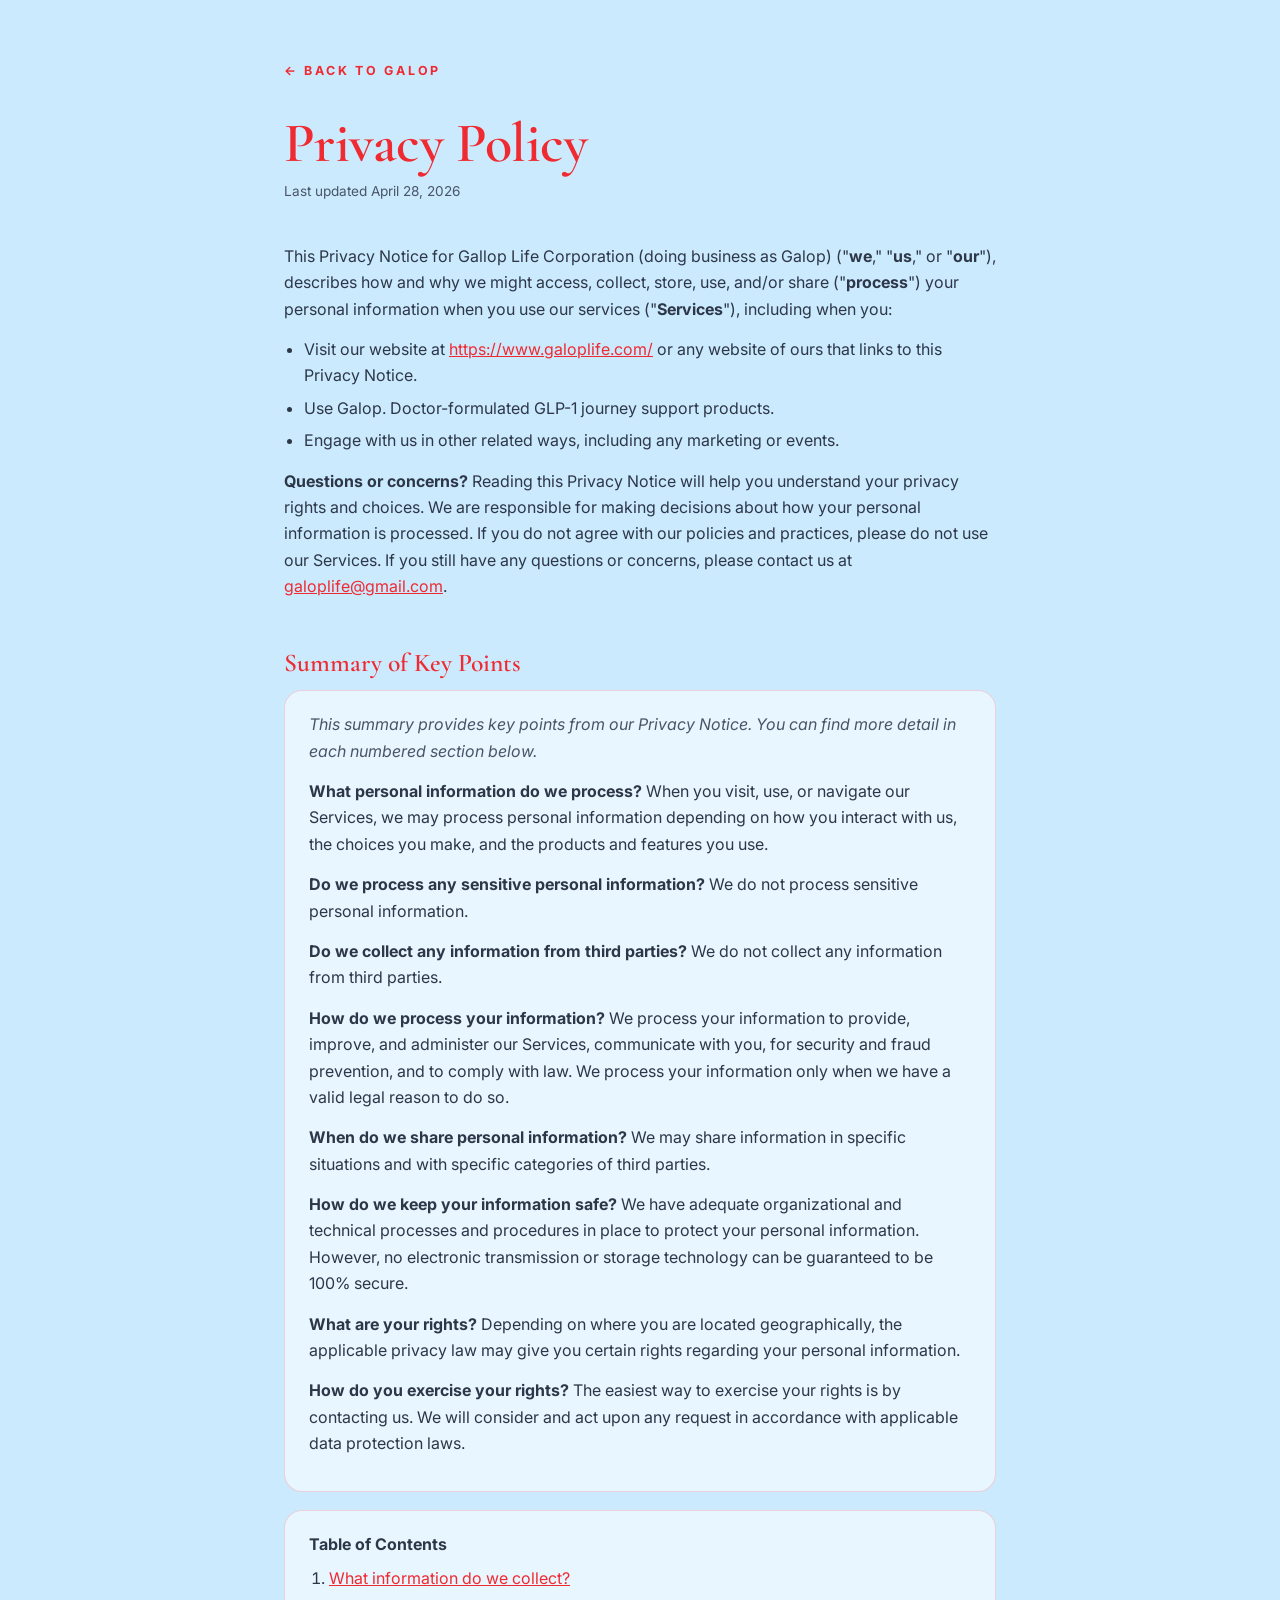
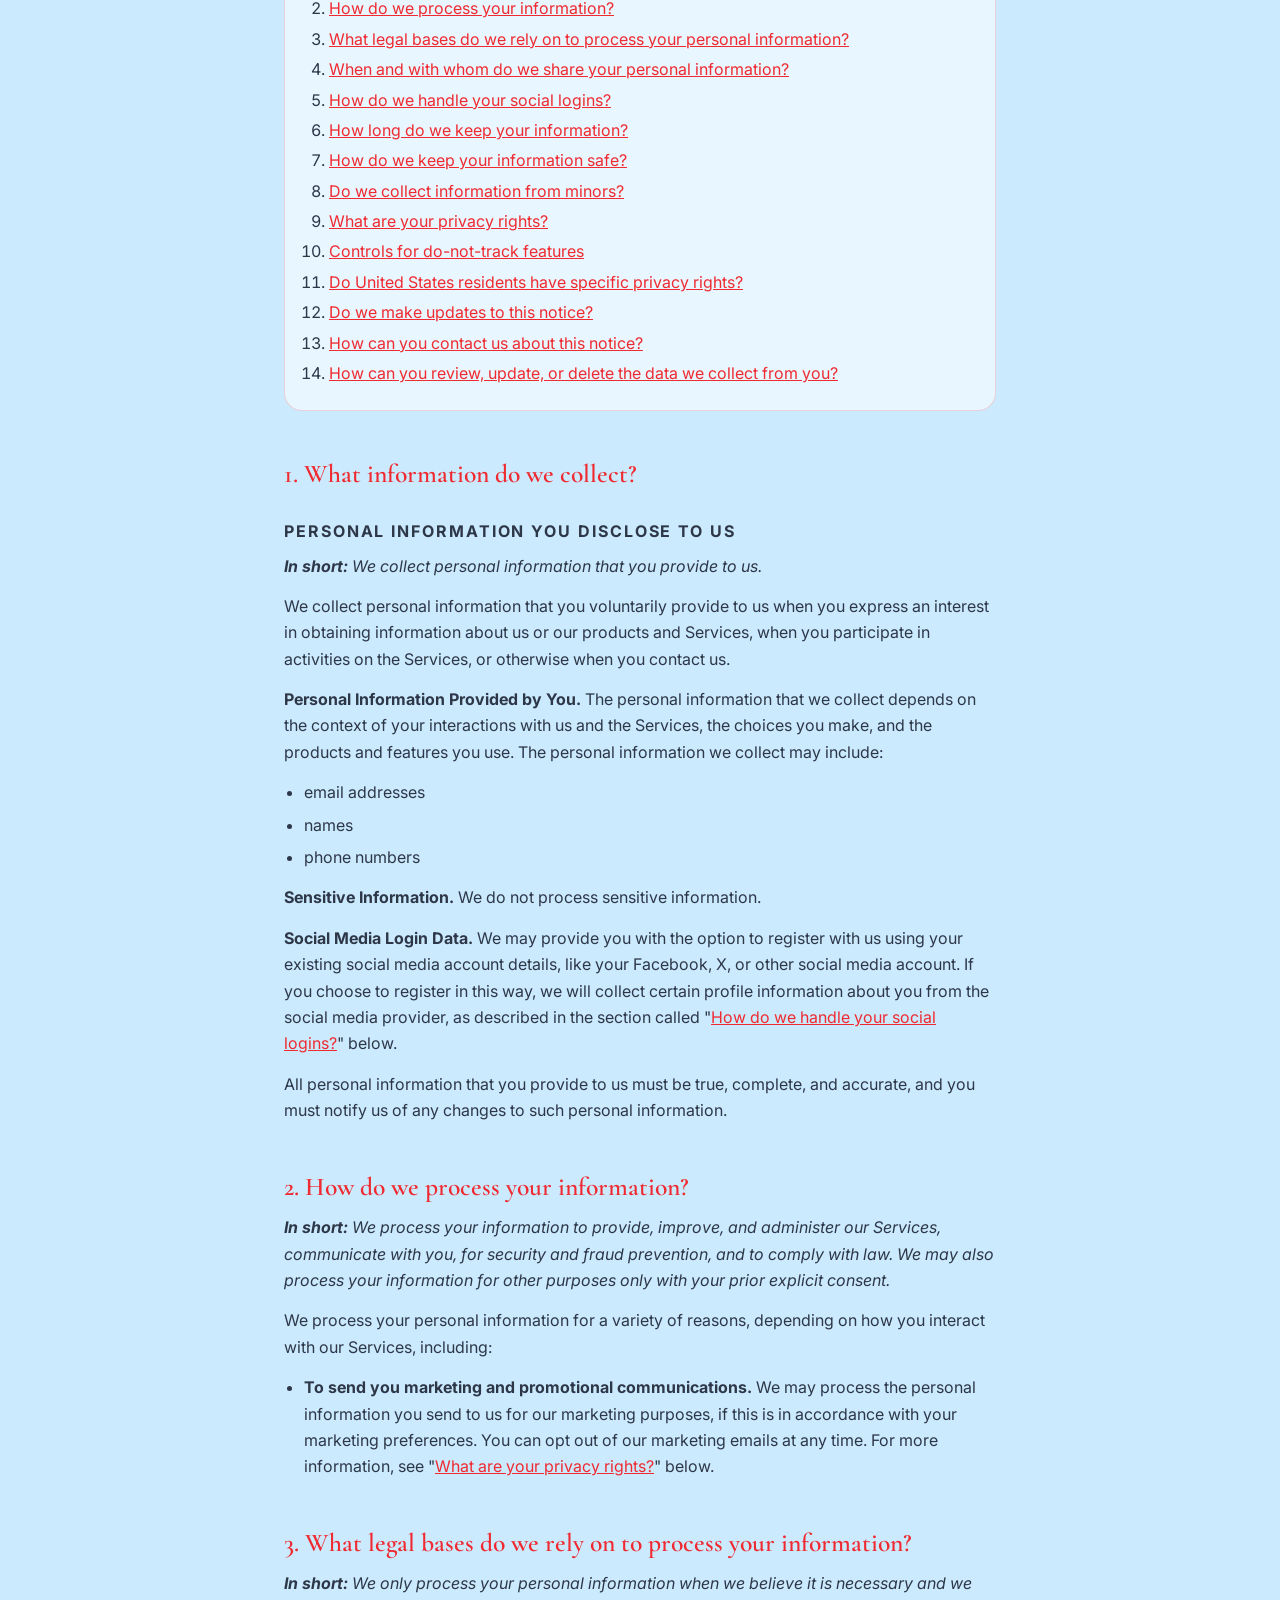
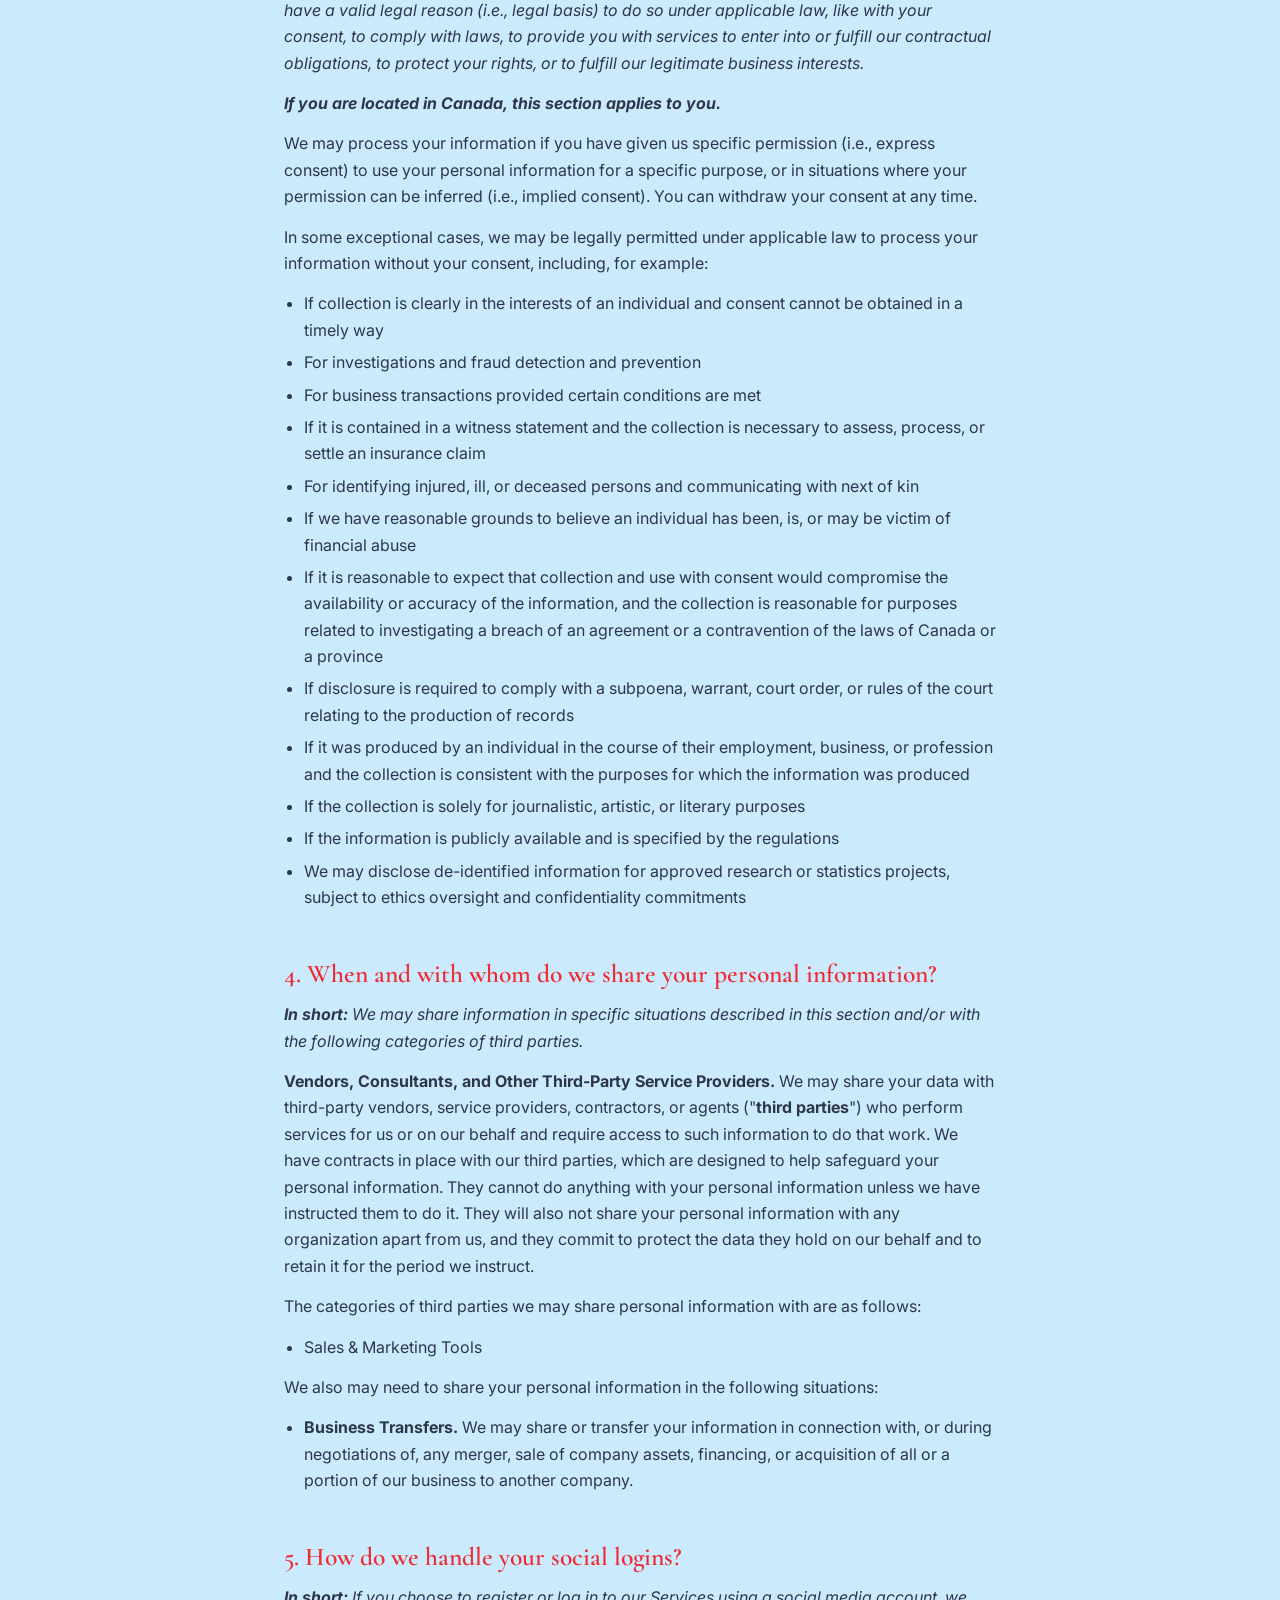
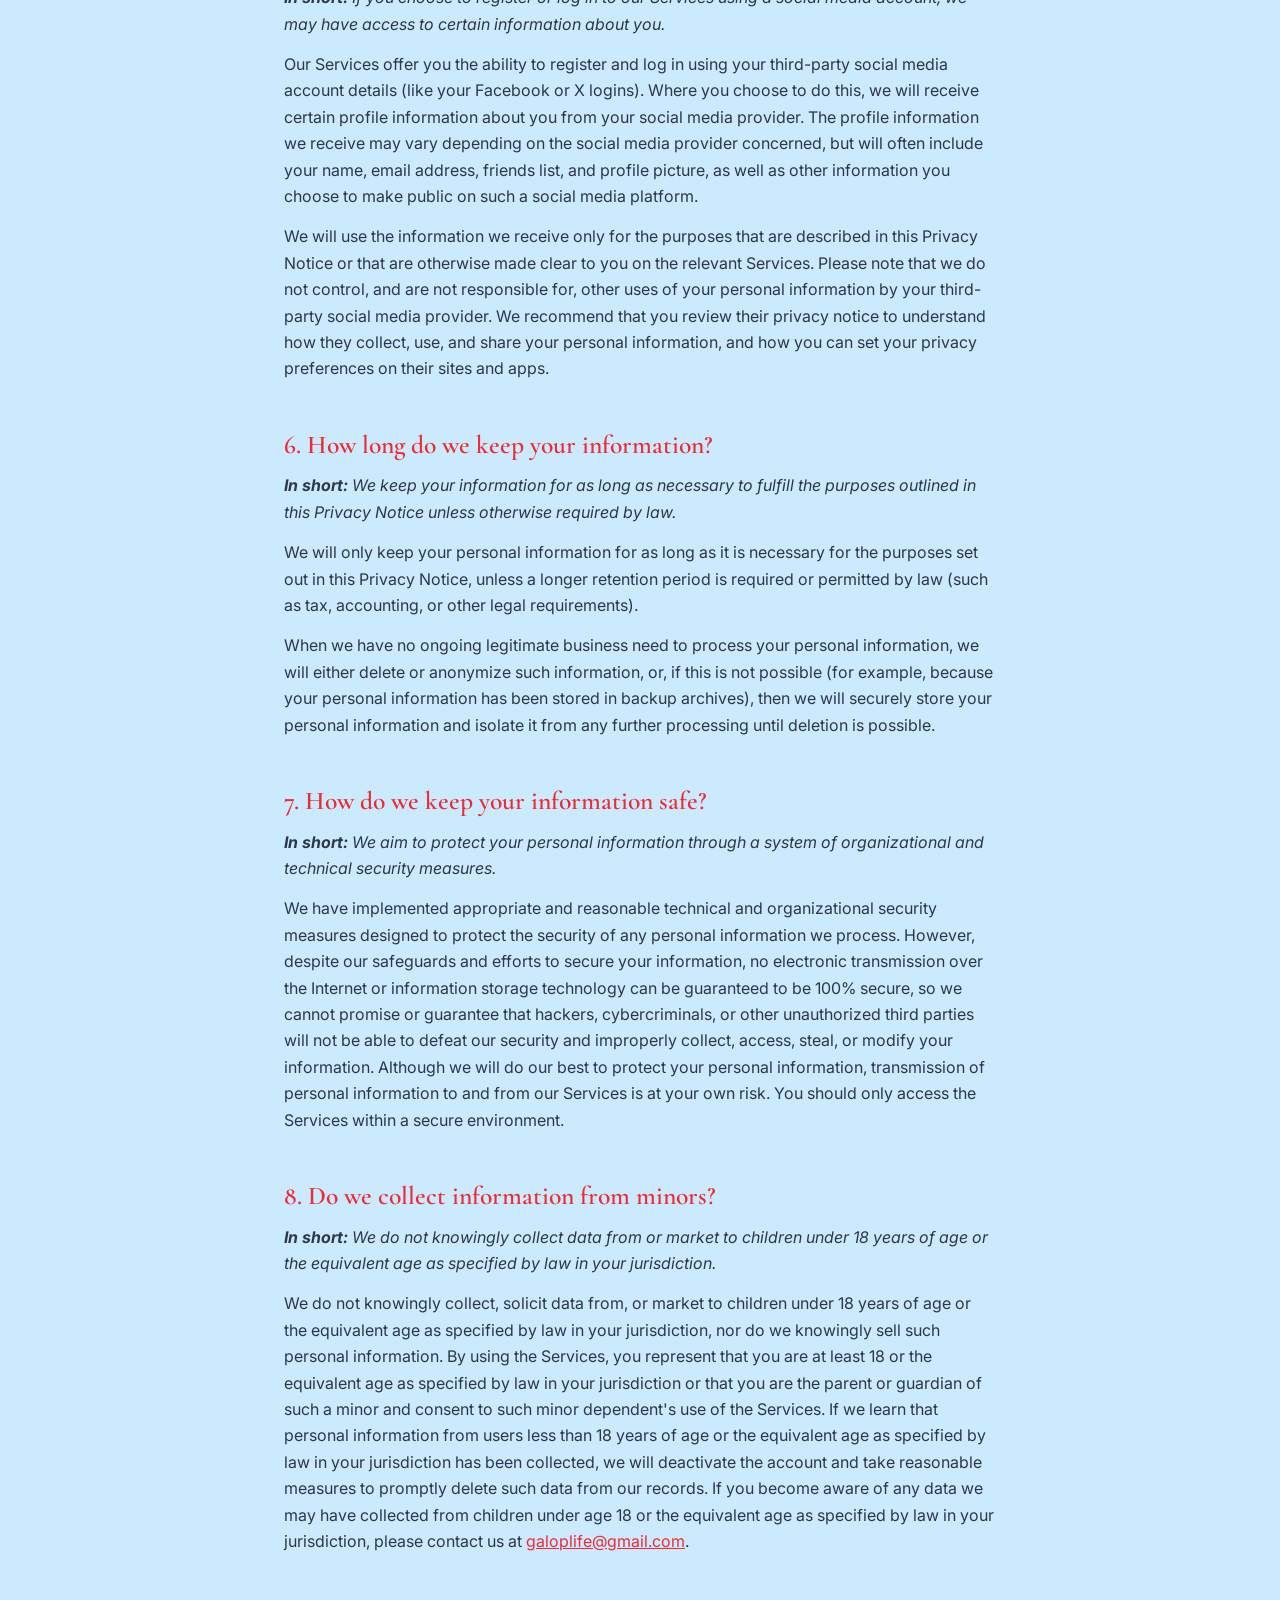
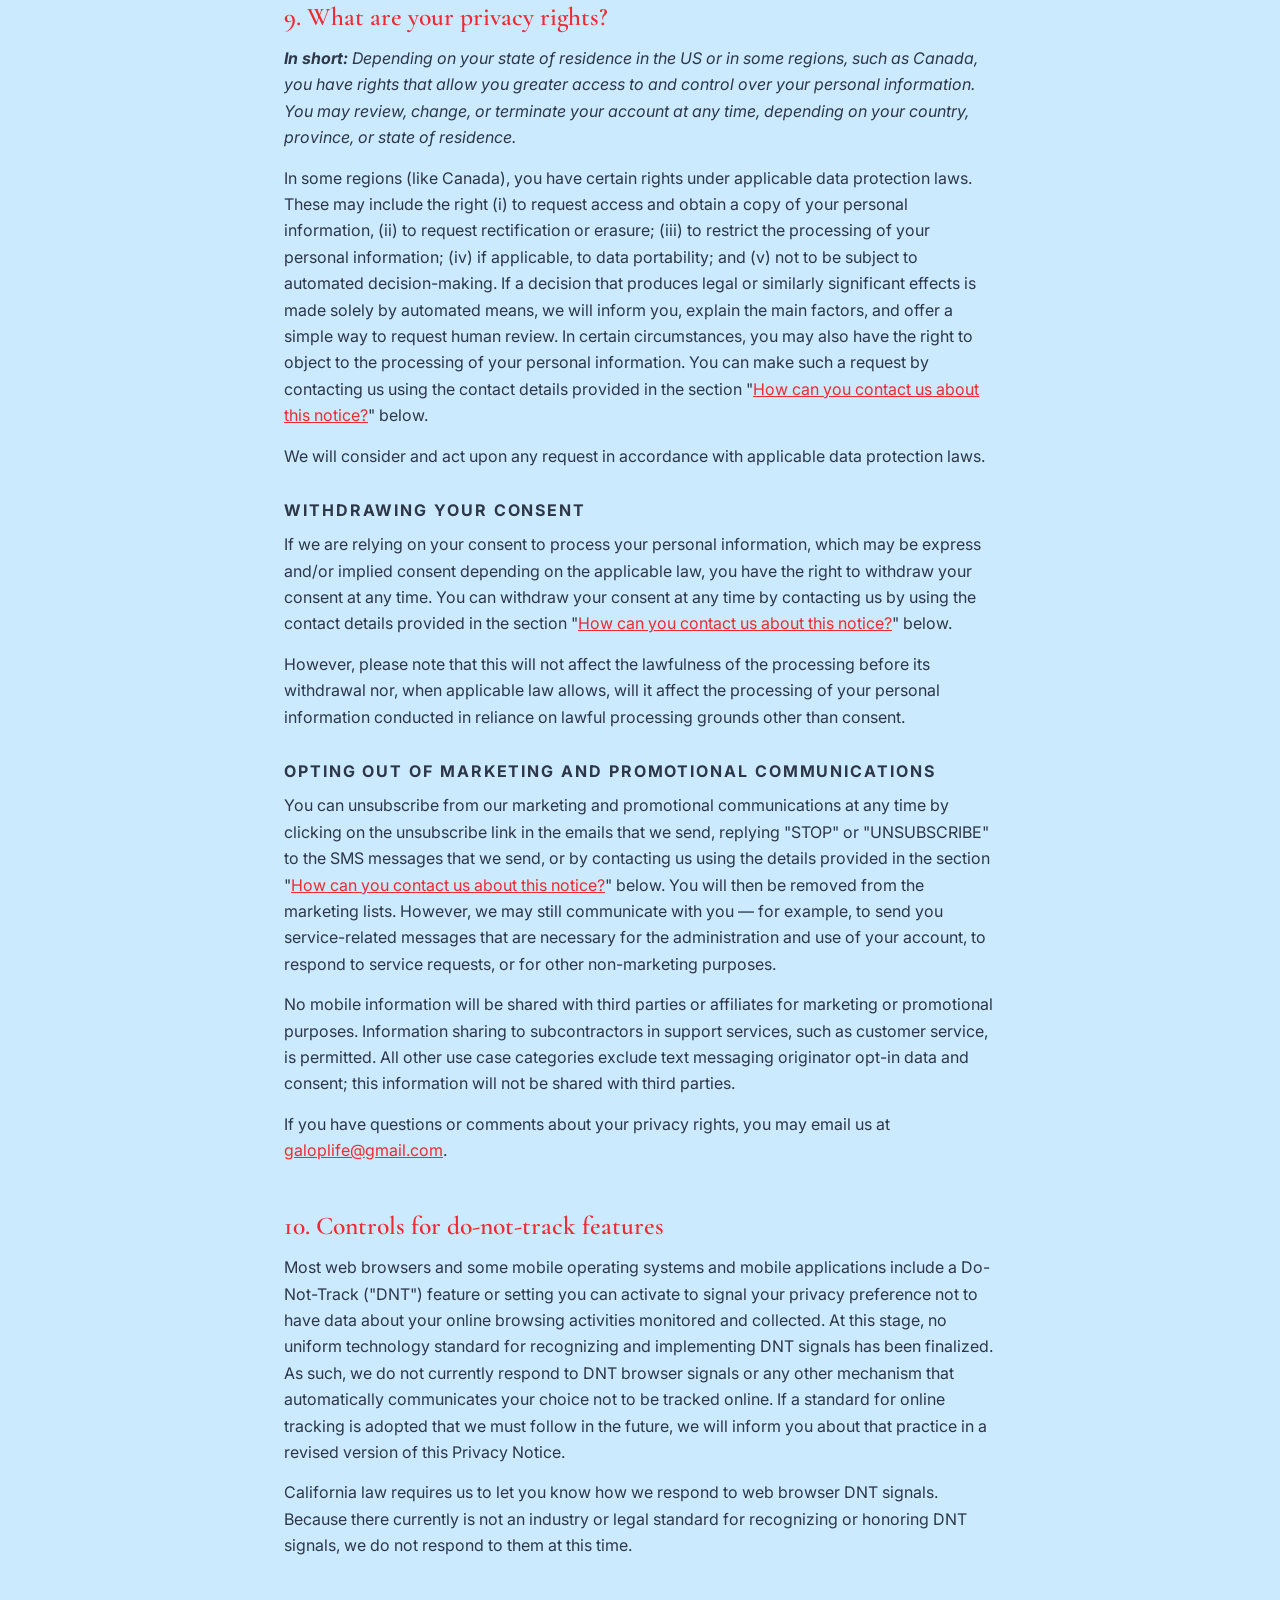
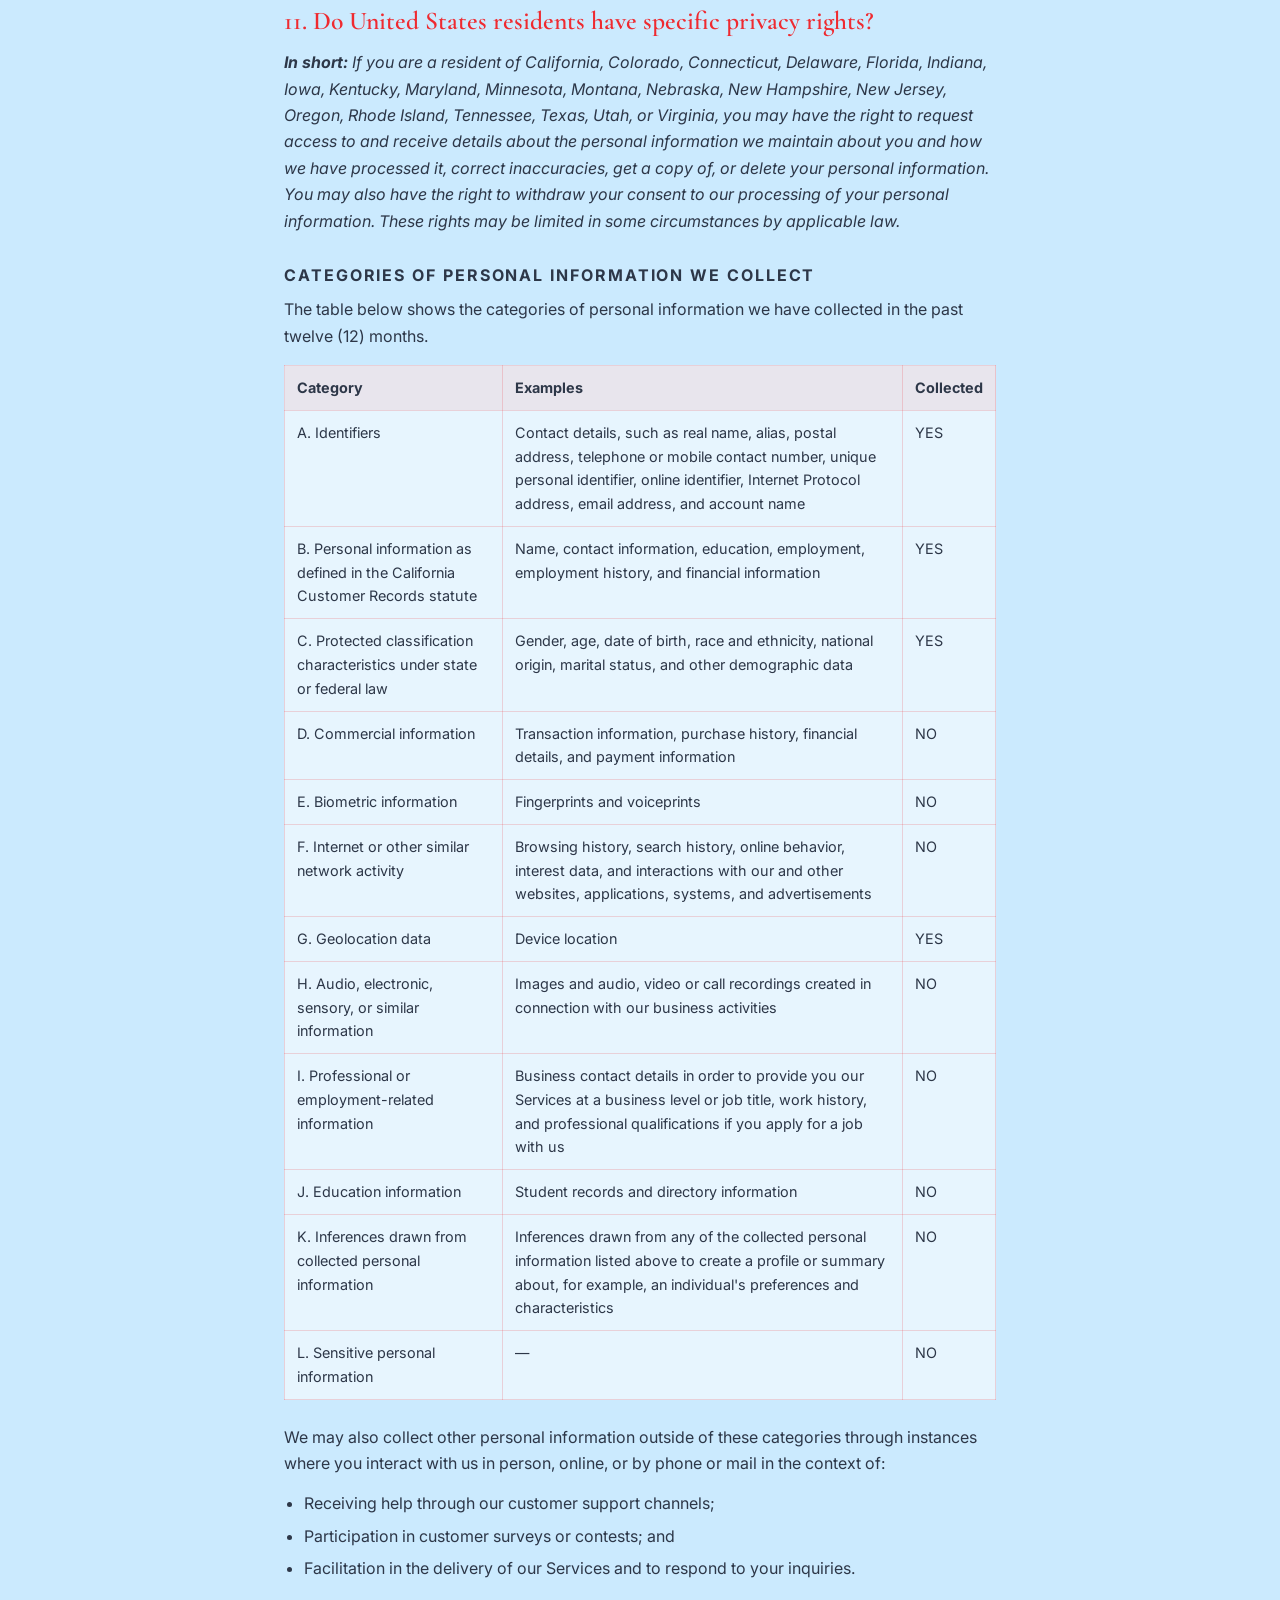
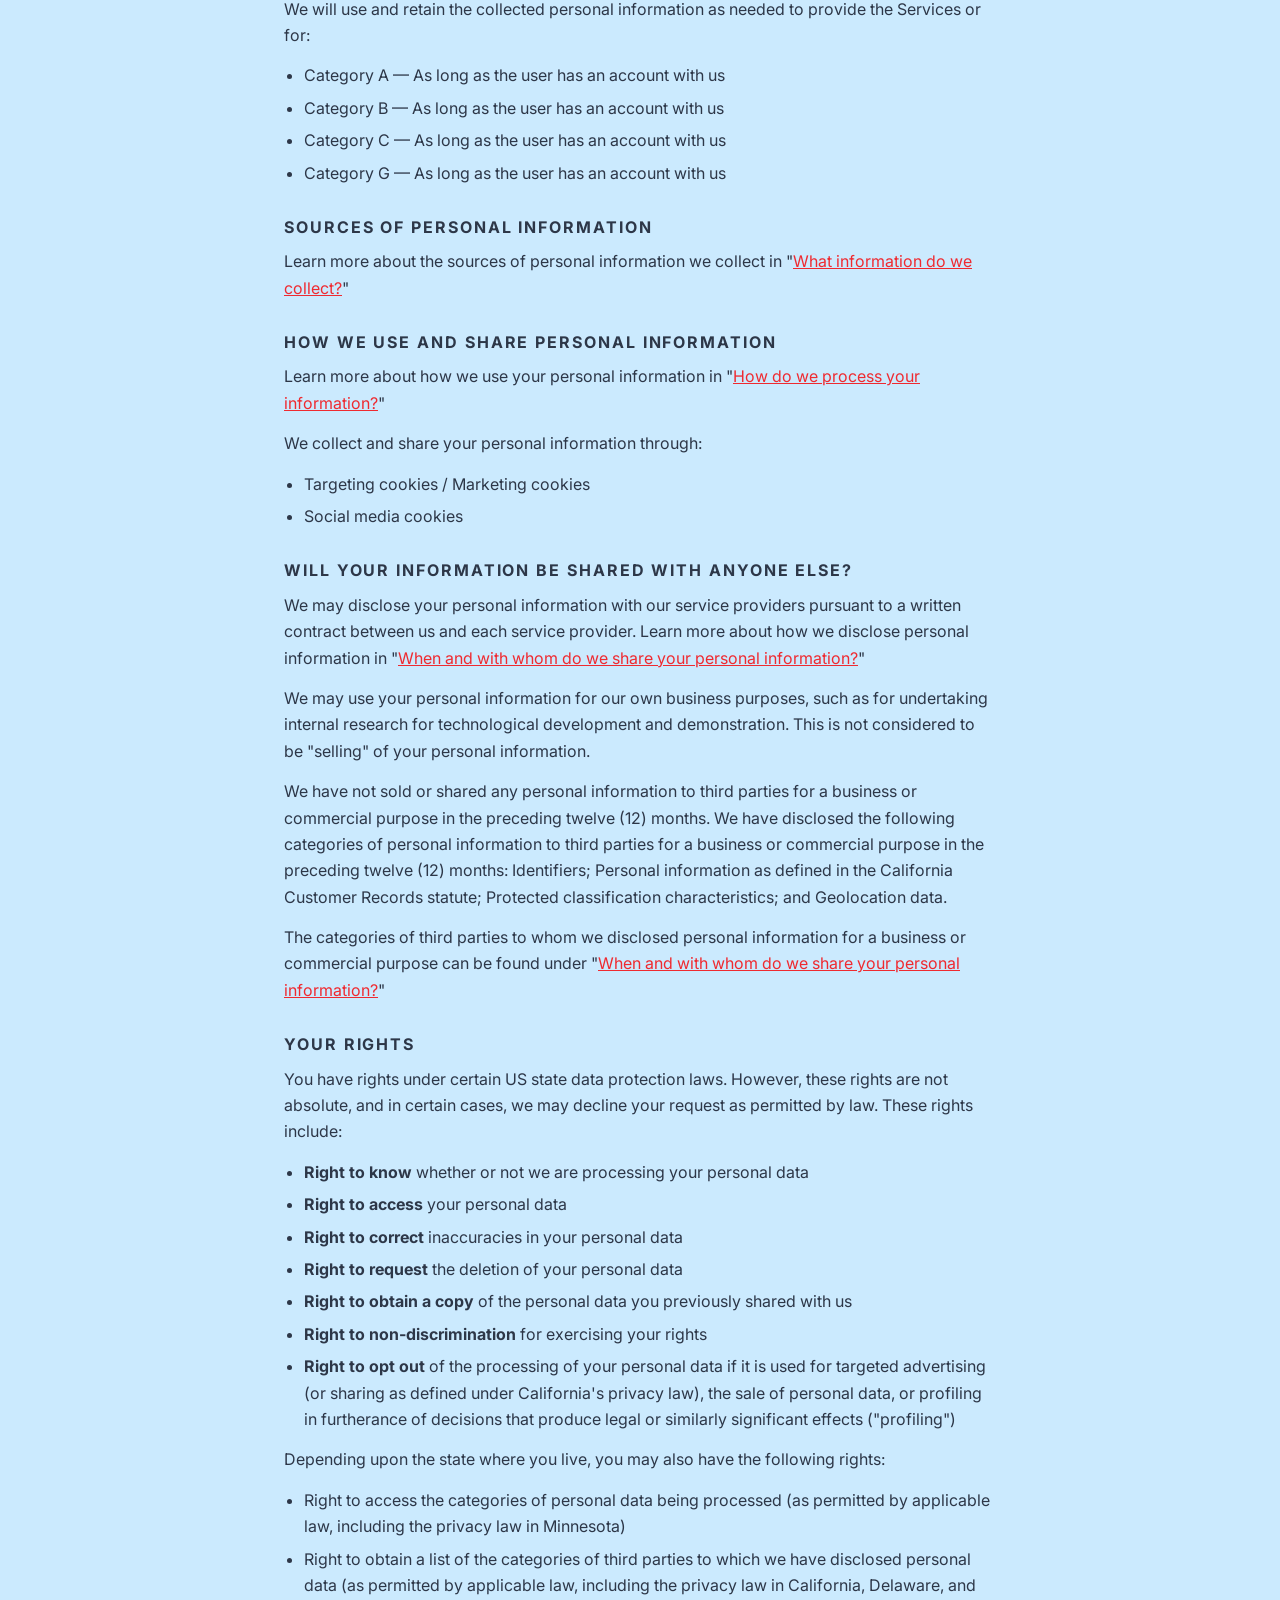
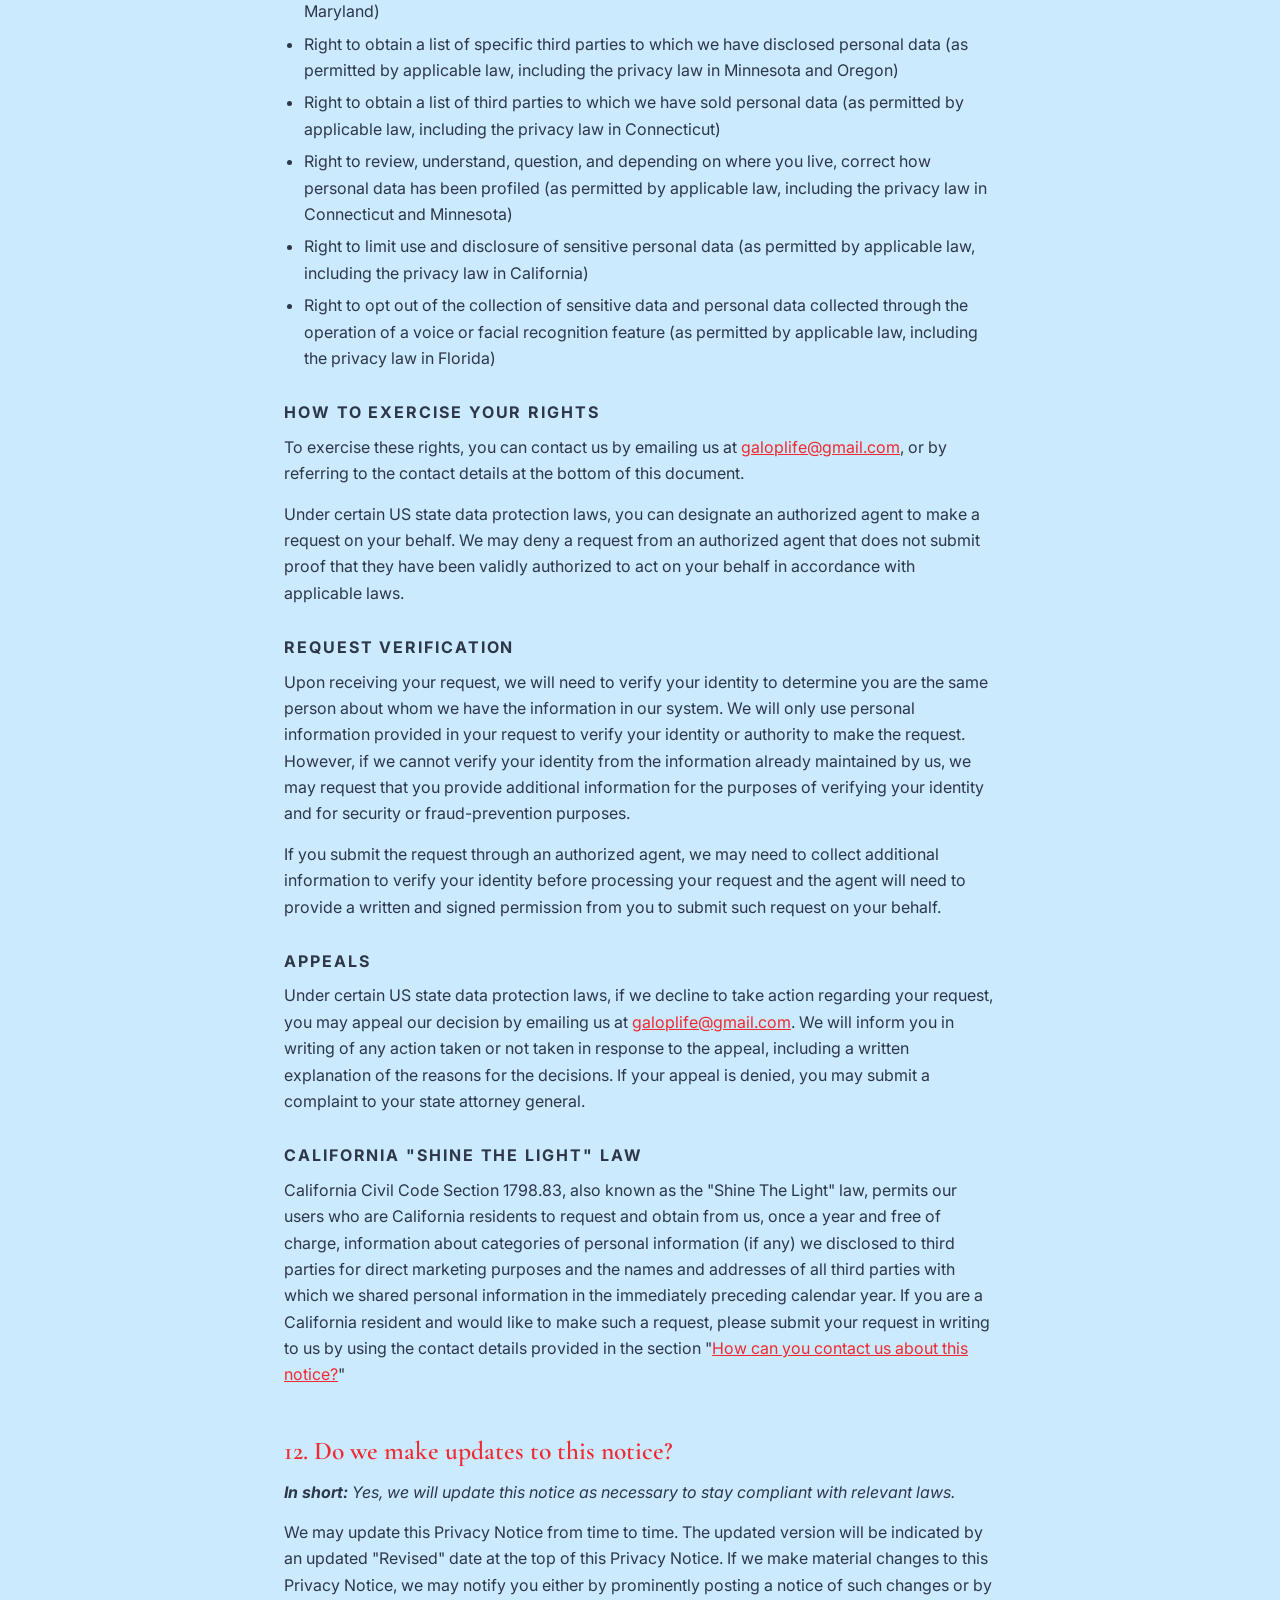
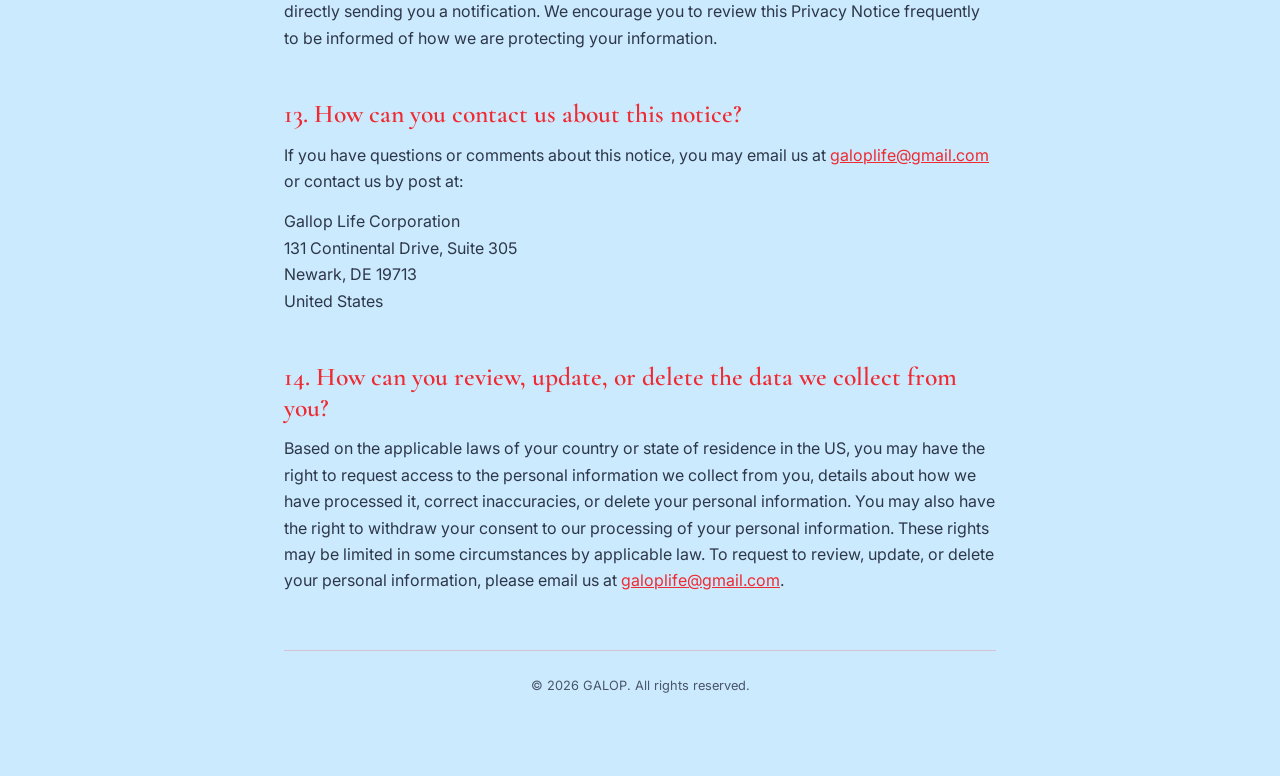
==== public/privacy.html @ 40a1226c "Sign founder note in Caveat, add founder photo, and link Privacy Policy - Render '— Sydney' in Cavea" ====
<!DOCTYPE html>
<html lang="en">
  <head>
    <meta charset="UTF-8" />
    <meta name="viewport" content="width=device-width, initial-scale=1.0" />
    <title>Privacy Policy — GALOP</title>
    <link rel="preconnect" href="https://fonts.googleapis.com" />
    <link rel="preconnect" href="https://fonts.gstatic.com" crossorigin />
    <link href="https://fonts.googleapis.com/css2?family=Cormorant+Garamond:wght@500;600&family=Inter:wght@400;500;700&display=swap" rel="stylesheet" />
    <style>
      :root {
        --bg: #cbeafe;
        --red: #EF2A30;
        --ink: #2d3748;
        --muted: #4a5568;
      }
      * { box-sizing: border-box; }
      html, body { margin: 0; padding: 0; }
      body {
        background: var(--bg);
        color: var(--ink);
        font-family: 'Inter', sans-serif;
        line-height: 1.65;
        font-size: 16px;
        -webkit-font-smoothing: antialiased;
      }
      .wrap {
        max-width: 760px;
        margin: 0 auto;
        padding: 56px 24px 80px;
      }
      .back {
        display: inline-block;
        font-size: 0.78rem;
        font-weight: 700;
        text-transform: uppercase;
        letter-spacing: 0.22em;
        color: var(--red);
        text-decoration: none;
        margin-bottom: 32px;
      }
      .back:hover { opacity: 0.75; }
      h1 {
        font-family: 'Cormorant Garamond', serif;
        font-weight: 600;
        color: var(--red);
        font-size: clamp(2.5rem, 6vw, 3.5rem);
        line-height: 1.05;
        letter-spacing: -0.01em;
        margin: 0 0 8px;
      }
      .updated {
        font-size: 0.85rem;
        color: var(--muted);
        margin-bottom: 40px;
      }
      h2 {
        font-family: 'Cormorant Garamond', serif;
        font-weight: 600;
        color: var(--red);
        font-size: 1.6rem;
        line-height: 1.2;
        margin: 48px 0 12px;
      }
      h3 {
        font-family: 'Inter', sans-serif;
        font-weight: 700;
        color: var(--ink);
        font-size: 1rem;
        text-transform: uppercase;
        letter-spacing: 0.12em;
        margin: 28px 0 8px;
      }
      p { margin: 0 0 14px; }
      ul { margin: 0 0 14px 1.25rem; padding: 0; }
      li { margin-bottom: 6px; }
      a { color: var(--red); }
      .summary {
        background: rgba(255, 255, 255, 0.55);
        border: 1px solid rgba(239, 42, 48, 0.18);
        border-radius: 18px;
        padding: 20px 24px;
        margin: 8px 0 18px;
      }
      .summary em { color: var(--muted); }
      table {
        width: 100%;
        border-collapse: collapse;
        margin: 16px 0 24px;
        font-size: 0.9rem;
        background: rgba(255, 255, 255, 0.55);
      }
      th, td {
        text-align: left;
        padding: 10px 12px;
        border: 1px solid rgba(239, 42, 48, 0.18);
        vertical-align: top;
      }
      th { background: rgba(239, 42, 48, 0.08); font-weight: 700; }
      .toc {
        background: rgba(255, 255, 255, 0.55);
        border: 1px solid rgba(239, 42, 48, 0.18);
        border-radius: 18px;
        padding: 20px 24px;
        margin-bottom: 32px;
      }
      .toc ol { margin: 8px 0 0 1.25rem; padding: 0; }
      .toc li { margin-bottom: 4px; }
      hr {
        border: none;
        border-top: 1px solid rgba(239, 42, 48, 0.2);
        margin: 56px 0 24px;
      }
      footer {
        font-size: 0.8rem;
        color: var(--muted);
        text-align: center;
      }
    </style>
  </head>
  <body>
    <main class="wrap">
      <a class="back" href="/">← Back to GALOP</a>
      <h1>Privacy Policy</h1>
      <div class="updated">Last updated April 28, 2026</div>

      <p>
        This Privacy Notice for Gallop Life Corporation (doing business as Galop) ("<strong>we</strong>," "<strong>us</strong>," or "<strong>our</strong>"), describes how and why we might access, collect, store, use, and/or share ("<strong>process</strong>") your personal information when you use our services ("<strong>Services</strong>"), including when you:
      </p>
      <ul>
        <li>Visit our website at <a href="https://www.galoplife.com/">https://www.galoplife.com/</a> or any website of ours that links to this Privacy Notice.</li>
        <li>Use Galop. Doctor-formulated GLP-1 journey support products.</li>
        <li>Engage with us in other related ways, including any marketing or events.</li>
      </ul>
      <p>
        <strong>Questions or concerns?</strong> Reading this Privacy Notice will help you understand your privacy rights and choices. We are responsible for making decisions about how your personal information is processed. If you do not agree with our policies and practices, please do not use our Services. If you still have any questions or concerns, please contact us at <a href="mailto:galoplife@gmail.com">galoplife@gmail.com</a>.
      </p>

      <h2>Summary of Key Points</h2>
      <div class="summary">
        <p><em>This summary provides key points from our Privacy Notice. You can find more detail in each numbered section below.</em></p>
        <p><strong>What personal information do we process?</strong> When you visit, use, or navigate our Services, we may process personal information depending on how you interact with us, the choices you make, and the products and features you use.</p>
        <p><strong>Do we process any sensitive personal information?</strong> We do not process sensitive personal information.</p>
        <p><strong>Do we collect any information from third parties?</strong> We do not collect any information from third parties.</p>
        <p><strong>How do we process your information?</strong> We process your information to provide, improve, and administer our Services, communicate with you, for security and fraud prevention, and to comply with law. We process your information only when we have a valid legal reason to do so.</p>
        <p><strong>When do we share personal information?</strong> We may share information in specific situations and with specific categories of third parties.</p>
        <p><strong>How do we keep your information safe?</strong> We have adequate organizational and technical processes and procedures in place to protect your personal information. However, no electronic transmission or storage technology can be guaranteed to be 100% secure.</p>
        <p><strong>What are your rights?</strong> Depending on where you are located geographically, the applicable privacy law may give you certain rights regarding your personal information.</p>
        <p><strong>How do you exercise your rights?</strong> The easiest way to exercise your rights is by contacting us. We will consider and act upon any request in accordance with applicable data protection laws.</p>
      </div>

      <div class="toc">
        <strong>Table of Contents</strong>
        <ol>
          <li><a href="#info-collect">What information do we collect?</a></li>
          <li><a href="#info-use">How do we process your information?</a></li>
          <li><a href="#legal-bases">What legal bases do we rely on to process your personal information?</a></li>
          <li><a href="#who-share">When and with whom do we share your personal information?</a></li>
          <li><a href="#social-logins">How do we handle your social logins?</a></li>
          <li><a href="#info-retain">How long do we keep your information?</a></li>
          <li><a href="#info-safe">How do we keep your information safe?</a></li>
          <li><a href="#info-minors">Do we collect information from minors?</a></li>
          <li><a href="#privacy-rights">What are your privacy rights?</a></li>
          <li><a href="#dnt">Controls for do-not-track features</a></li>
          <li><a href="#us-laws">Do United States residents have specific privacy rights?</a></li>
          <li><a href="#policy-updates">Do we make updates to this notice?</a></li>
          <li><a href="#contact">How can you contact us about this notice?</a></li>
          <li><a href="#request">How can you review, update, or delete the data we collect from you?</a></li>
        </ol>
      </div>

      <h2 id="info-collect">1. What information do we collect?</h2>
      <h3>Personal information you disclose to us</h3>
      <p><em><strong>In short:</strong> We collect personal information that you provide to us.</em></p>
      <p>
        We collect personal information that you voluntarily provide to us when you express an interest in obtaining information about us or our products and Services, when you participate in activities on the Services, or otherwise when you contact us.
      </p>
      <p>
        <strong>Personal Information Provided by You.</strong> The personal information that we collect depends on the context of your interactions with us and the Services, the choices you make, and the products and features you use. The personal information we collect may include:
      </p>
      <ul>
        <li>email addresses</li>
        <li>names</li>
        <li>phone numbers</li>
      </ul>
      <p><strong>Sensitive Information.</strong> We do not process sensitive information.</p>
      <p>
        <strong>Social Media Login Data.</strong> We may provide you with the option to register with us using your existing social media account details, like your Facebook, X, or other social media account. If you choose to register in this way, we will collect certain profile information about you from the social media provider, as described in the section called "<a href="#social-logins">How do we handle your social logins?</a>" below.
      </p>
      <p>All personal information that you provide to us must be true, complete, and accurate, and you must notify us of any changes to such personal information.</p>

      <h2 id="info-use">2. How do we process your information?</h2>
      <p><em><strong>In short:</strong> We process your information to provide, improve, and administer our Services, communicate with you, for security and fraud prevention, and to comply with law. We may also process your information for other purposes only with your prior explicit consent.</em></p>
      <p>We process your personal information for a variety of reasons, depending on how you interact with our Services, including:</p>
      <ul>
        <li><strong>To send you marketing and promotional communications.</strong> We may process the personal information you send to us for our marketing purposes, if this is in accordance with your marketing preferences. You can opt out of our marketing emails at any time. For more information, see "<a href="#privacy-rights">What are your privacy rights?</a>" below.</li>
      </ul>

      <h2 id="legal-bases">3. What legal bases do we rely on to process your information?</h2>
      <p><em><strong>In short:</strong> We only process your personal information when we believe it is necessary and we have a valid legal reason (i.e., legal basis) to do so under applicable law, like with your consent, to comply with laws, to provide you with services to enter into or fulfill our contractual obligations, to protect your rights, or to fulfill our legitimate business interests.</em></p>
      <p><em><strong>If you are located in Canada, this section applies to you.</strong></em></p>
      <p>We may process your information if you have given us specific permission (i.e., express consent) to use your personal information for a specific purpose, or in situations where your permission can be inferred (i.e., implied consent). You can withdraw your consent at any time.</p>
      <p>In some exceptional cases, we may be legally permitted under applicable law to process your information without your consent, including, for example:</p>
      <ul>
        <li>If collection is clearly in the interests of an individual and consent cannot be obtained in a timely way</li>
        <li>For investigations and fraud detection and prevention</li>
        <li>For business transactions provided certain conditions are met</li>
        <li>If it is contained in a witness statement and the collection is necessary to assess, process, or settle an insurance claim</li>
        <li>For identifying injured, ill, or deceased persons and communicating with next of kin</li>
        <li>If we have reasonable grounds to believe an individual has been, is, or may be victim of financial abuse</li>
        <li>If it is reasonable to expect that collection and use with consent would compromise the availability or accuracy of the information, and the collection is reasonable for purposes related to investigating a breach of an agreement or a contravention of the laws of Canada or a province</li>
        <li>If disclosure is required to comply with a subpoena, warrant, court order, or rules of the court relating to the production of records</li>
        <li>If it was produced by an individual in the course of their employment, business, or profession and the collection is consistent with the purposes for which the information was produced</li>
        <li>If the collection is solely for journalistic, artistic, or literary purposes</li>
        <li>If the information is publicly available and is specified by the regulations</li>
        <li>We may disclose de-identified information for approved research or statistics projects, subject to ethics oversight and confidentiality commitments</li>
      </ul>

      <h2 id="who-share">4. When and with whom do we share your personal information?</h2>
      <p><em><strong>In short:</strong> We may share information in specific situations described in this section and/or with the following categories of third parties.</em></p>
      <p><strong>Vendors, Consultants, and Other Third-Party Service Providers.</strong> We may share your data with third-party vendors, service providers, contractors, or agents ("<strong>third parties</strong>") who perform services for us or on our behalf and require access to such information to do that work. We have contracts in place with our third parties, which are designed to help safeguard your personal information. They cannot do anything with your personal information unless we have instructed them to do it. They will also not share your personal information with any organization apart from us, and they commit to protect the data they hold on our behalf and to retain it for the period we instruct.</p>
      <p>The categories of third parties we may share personal information with are as follows:</p>
      <ul>
        <li>Sales &amp; Marketing Tools</li>
      </ul>
      <p>We also may need to share your personal information in the following situations:</p>
      <ul>
        <li><strong>Business Transfers.</strong> We may share or transfer your information in connection with, or during negotiations of, any merger, sale of company assets, financing, or acquisition of all or a portion of our business to another company.</li>
      </ul>

      <h2 id="social-logins">5. How do we handle your social logins?</h2>
      <p><em><strong>In short:</strong> If you choose to register or log in to our Services using a social media account, we may have access to certain information about you.</em></p>
      <p>Our Services offer you the ability to register and log in using your third-party social media account details (like your Facebook or X logins). Where you choose to do this, we will receive certain profile information about you from your social media provider. The profile information we receive may vary depending on the social media provider concerned, but will often include your name, email address, friends list, and profile picture, as well as other information you choose to make public on such a social media platform.</p>
      <p>We will use the information we receive only for the purposes that are described in this Privacy Notice or that are otherwise made clear to you on the relevant Services. Please note that we do not control, and are not responsible for, other uses of your personal information by your third-party social media provider. We recommend that you review their privacy notice to understand how they collect, use, and share your personal information, and how you can set your privacy preferences on their sites and apps.</p>

      <h2 id="info-retain">6. How long do we keep your information?</h2>
      <p><em><strong>In short:</strong> We keep your information for as long as necessary to fulfill the purposes outlined in this Privacy Notice unless otherwise required by law.</em></p>
      <p>We will only keep your personal information for as long as it is necessary for the purposes set out in this Privacy Notice, unless a longer retention period is required or permitted by law (such as tax, accounting, or other legal requirements).</p>
      <p>When we have no ongoing legitimate business need to process your personal information, we will either delete or anonymize such information, or, if this is not possible (for example, because your personal information has been stored in backup archives), then we will securely store your personal information and isolate it from any further processing until deletion is possible.</p>

      <h2 id="info-safe">7. How do we keep your information safe?</h2>
      <p><em><strong>In short:</strong> We aim to protect your personal information through a system of organizational and technical security measures.</em></p>
      <p>We have implemented appropriate and reasonable technical and organizational security measures designed to protect the security of any personal information we process. However, despite our safeguards and efforts to secure your information, no electronic transmission over the Internet or information storage technology can be guaranteed to be 100% secure, so we cannot promise or guarantee that hackers, cybercriminals, or other unauthorized third parties will not be able to defeat our security and improperly collect, access, steal, or modify your information. Although we will do our best to protect your personal information, transmission of personal information to and from our Services is at your own risk. You should only access the Services within a secure environment.</p>

      <h2 id="info-minors">8. Do we collect information from minors?</h2>
      <p><em><strong>In short:</strong> We do not knowingly collect data from or market to children under 18 years of age or the equivalent age as specified by law in your jurisdiction.</em></p>
      <p>We do not knowingly collect, solicit data from, or market to children under 18 years of age or the equivalent age as specified by law in your jurisdiction, nor do we knowingly sell such personal information. By using the Services, you represent that you are at least 18 or the equivalent age as specified by law in your jurisdiction or that you are the parent or guardian of such a minor and consent to such minor dependent's use of the Services. If we learn that personal information from users less than 18 years of age or the equivalent age as specified by law in your jurisdiction has been collected, we will deactivate the account and take reasonable measures to promptly delete such data from our records. If you become aware of any data we may have collected from children under age 18 or the equivalent age as specified by law in your jurisdiction, please contact us at <a href="mailto:galoplife@gmail.com">galoplife@gmail.com</a>.</p>

      <h2 id="privacy-rights">9. What are your privacy rights?</h2>
      <p><em><strong>In short:</strong> Depending on your state of residence in the US or in some regions, such as Canada, you have rights that allow you greater access to and control over your personal information. You may review, change, or terminate your account at any time, depending on your country, province, or state of residence.</em></p>
      <p>In some regions (like Canada), you have certain rights under applicable data protection laws. These may include the right (i) to request access and obtain a copy of your personal information, (ii) to request rectification or erasure; (iii) to restrict the processing of your personal information; (iv) if applicable, to data portability; and (v) not to be subject to automated decision-making. If a decision that produces legal or similarly significant effects is made solely by automated means, we will inform you, explain the main factors, and offer a simple way to request human review. In certain circumstances, you may also have the right to object to the processing of your personal information. You can make such a request by contacting us using the contact details provided in the section "<a href="#contact">How can you contact us about this notice?</a>" below.</p>
      <p>We will consider and act upon any request in accordance with applicable data protection laws.</p>

      <h3>Withdrawing your consent</h3>
      <p>If we are relying on your consent to process your personal information, which may be express and/or implied consent depending on the applicable law, you have the right to withdraw your consent at any time. You can withdraw your consent at any time by contacting us by using the contact details provided in the section "<a href="#contact">How can you contact us about this notice?</a>" below.</p>
      <p>However, please note that this will not affect the lawfulness of the processing before its withdrawal nor, when applicable law allows, will it affect the processing of your personal information conducted in reliance on lawful processing grounds other than consent.</p>

      <h3>Opting out of marketing and promotional communications</h3>
      <p>You can unsubscribe from our marketing and promotional communications at any time by clicking on the unsubscribe link in the emails that we send, replying "STOP" or "UNSUBSCRIBE" to the SMS messages that we send, or by contacting us using the details provided in the section "<a href="#contact">How can you contact us about this notice?</a>" below. You will then be removed from the marketing lists. However, we may still communicate with you — for example, to send you service-related messages that are necessary for the administration and use of your account, to respond to service requests, or for other non-marketing purposes.</p>
      <p>No mobile information will be shared with third parties or affiliates for marketing or promotional purposes. Information sharing to subcontractors in support services, such as customer service, is permitted. All other use case categories exclude text messaging originator opt-in data and consent; this information will not be shared with third parties.</p>
      <p>If you have questions or comments about your privacy rights, you may email us at <a href="mailto:galoplife@gmail.com">galoplife@gmail.com</a>.</p>

      <h2 id="dnt">10. Controls for do-not-track features</h2>
      <p>Most web browsers and some mobile operating systems and mobile applications include a Do-Not-Track ("DNT") feature or setting you can activate to signal your privacy preference not to have data about your online browsing activities monitored and collected. At this stage, no uniform technology standard for recognizing and implementing DNT signals has been finalized. As such, we do not currently respond to DNT browser signals or any other mechanism that automatically communicates your choice not to be tracked online. If a standard for online tracking is adopted that we must follow in the future, we will inform you about that practice in a revised version of this Privacy Notice.</p>
      <p>California law requires us to let you know how we respond to web browser DNT signals. Because there currently is not an industry or legal standard for recognizing or honoring DNT signals, we do not respond to them at this time.</p>

      <h2 id="us-laws">11. Do United States residents have specific privacy rights?</h2>
      <p><em><strong>In short:</strong> If you are a resident of California, Colorado, Connecticut, Delaware, Florida, Indiana, Iowa, Kentucky, Maryland, Minnesota, Montana, Nebraska, New Hampshire, New Jersey, Oregon, Rhode Island, Tennessee, Texas, Utah, or Virginia, you may have the right to request access to and receive details about the personal information we maintain about you and how we have processed it, correct inaccuracies, get a copy of, or delete your personal information. You may also have the right to withdraw your consent to our processing of your personal information. These rights may be limited in some circumstances by applicable law.</em></p>

      <h3>Categories of personal information we collect</h3>
      <p>The table below shows the categories of personal information we have collected in the past twelve (12) months.</p>
      <table>
        <thead>
          <tr><th>Category</th><th>Examples</th><th>Collected</th></tr>
        </thead>
        <tbody>
          <tr><td>A. Identifiers</td><td>Contact details, such as real name, alias, postal address, telephone or mobile contact number, unique personal identifier, online identifier, Internet Protocol address, email address, and account name</td><td>YES</td></tr>
          <tr><td>B. Personal information as defined in the California Customer Records statute</td><td>Name, contact information, education, employment, employment history, and financial information</td><td>YES</td></tr>
          <tr><td>C. Protected classification characteristics under state or federal law</td><td>Gender, age, date of birth, race and ethnicity, national origin, marital status, and other demographic data</td><td>YES</td></tr>
          <tr><td>D. Commercial information</td><td>Transaction information, purchase history, financial details, and payment information</td><td>NO</td></tr>
          <tr><td>E. Biometric information</td><td>Fingerprints and voiceprints</td><td>NO</td></tr>
          <tr><td>F. Internet or other similar network activity</td><td>Browsing history, search history, online behavior, interest data, and interactions with our and other websites, applications, systems, and advertisements</td><td>NO</td></tr>
          <tr><td>G. Geolocation data</td><td>Device location</td><td>YES</td></tr>
          <tr><td>H. Audio, electronic, sensory, or similar information</td><td>Images and audio, video or call recordings created in connection with our business activities</td><td>NO</td></tr>
          <tr><td>I. Professional or employment-related information</td><td>Business contact details in order to provide you our Services at a business level or job title, work history, and professional qualifications if you apply for a job with us</td><td>NO</td></tr>
          <tr><td>J. Education information</td><td>Student records and directory information</td><td>NO</td></tr>
          <tr><td>K. Inferences drawn from collected personal information</td><td>Inferences drawn from any of the collected personal information listed above to create a profile or summary about, for example, an individual's preferences and characteristics</td><td>NO</td></tr>
          <tr><td>L. Sensitive personal information</td><td>—</td><td>NO</td></tr>
        </tbody>
      </table>
      <p>We may also collect other personal information outside of these categories through instances where you interact with us in person, online, or by phone or mail in the context of:</p>
      <ul>
        <li>Receiving help through our customer support channels;</li>
        <li>Participation in customer surveys or contests; and</li>
        <li>Facilitation in the delivery of our Services and to respond to your inquiries.</li>
      </ul>
      <p>We will use and retain the collected personal information as needed to provide the Services or for:</p>
      <ul>
        <li>Category A — As long as the user has an account with us</li>
        <li>Category B — As long as the user has an account with us</li>
        <li>Category C — As long as the user has an account with us</li>
        <li>Category G — As long as the user has an account with us</li>
      </ul>

      <h3>Sources of personal information</h3>
      <p>Learn more about the sources of personal information we collect in "<a href="#info-collect">What information do we collect?</a>"</p>

      <h3>How we use and share personal information</h3>
      <p>Learn more about how we use your personal information in "<a href="#info-use">How do we process your information?</a>"</p>
      <p>We collect and share your personal information through:</p>
      <ul>
        <li>Targeting cookies / Marketing cookies</li>
        <li>Social media cookies</li>
      </ul>

      <h3>Will your information be shared with anyone else?</h3>
      <p>We may disclose your personal information with our service providers pursuant to a written contract between us and each service provider. Learn more about how we disclose personal information in "<a href="#who-share">When and with whom do we share your personal information?</a>"</p>
      <p>We may use your personal information for our own business purposes, such as for undertaking internal research for technological development and demonstration. This is not considered to be "selling" of your personal information.</p>
      <p>We have not sold or shared any personal information to third parties for a business or commercial purpose in the preceding twelve (12) months. We have disclosed the following categories of personal information to third parties for a business or commercial purpose in the preceding twelve (12) months: Identifiers; Personal information as defined in the California Customer Records statute; Protected classification characteristics; and Geolocation data.</p>
      <p>The categories of third parties to whom we disclosed personal information for a business or commercial purpose can be found under "<a href="#who-share">When and with whom do we share your personal information?</a>"</p>

      <h3>Your rights</h3>
      <p>You have rights under certain US state data protection laws. However, these rights are not absolute, and in certain cases, we may decline your request as permitted by law. These rights include:</p>
      <ul>
        <li><strong>Right to know</strong> whether or not we are processing your personal data</li>
        <li><strong>Right to access</strong> your personal data</li>
        <li><strong>Right to correct</strong> inaccuracies in your personal data</li>
        <li><strong>Right to request</strong> the deletion of your personal data</li>
        <li><strong>Right to obtain a copy</strong> of the personal data you previously shared with us</li>
        <li><strong>Right to non-discrimination</strong> for exercising your rights</li>
        <li><strong>Right to opt out</strong> of the processing of your personal data if it is used for targeted advertising (or sharing as defined under California's privacy law), the sale of personal data, or profiling in furtherance of decisions that produce legal or similarly significant effects ("profiling")</li>
      </ul>
      <p>Depending upon the state where you live, you may also have the following rights:</p>
      <ul>
        <li>Right to access the categories of personal data being processed (as permitted by applicable law, including the privacy law in Minnesota)</li>
        <li>Right to obtain a list of the categories of third parties to which we have disclosed personal data (as permitted by applicable law, including the privacy law in California, Delaware, and Maryland)</li>
        <li>Right to obtain a list of specific third parties to which we have disclosed personal data (as permitted by applicable law, including the privacy law in Minnesota and Oregon)</li>
        <li>Right to obtain a list of third parties to which we have sold personal data (as permitted by applicable law, including the privacy law in Connecticut)</li>
        <li>Right to review, understand, question, and depending on where you live, correct how personal data has been profiled (as permitted by applicable law, including the privacy law in Connecticut and Minnesota)</li>
        <li>Right to limit use and disclosure of sensitive personal data (as permitted by applicable law, including the privacy law in California)</li>
        <li>Right to opt out of the collection of sensitive data and personal data collected through the operation of a voice or facial recognition feature (as permitted by applicable law, including the privacy law in Florida)</li>
      </ul>

      <h3>How to exercise your rights</h3>
      <p>To exercise these rights, you can contact us by emailing us at <a href="mailto:galoplife@gmail.com">galoplife@gmail.com</a>, or by referring to the contact details at the bottom of this document.</p>
      <p>Under certain US state data protection laws, you can designate an authorized agent to make a request on your behalf. We may deny a request from an authorized agent that does not submit proof that they have been validly authorized to act on your behalf in accordance with applicable laws.</p>

      <h3>Request verification</h3>
      <p>Upon receiving your request, we will need to verify your identity to determine you are the same person about whom we have the information in our system. We will only use personal information provided in your request to verify your identity or authority to make the request. However, if we cannot verify your identity from the information already maintained by us, we may request that you provide additional information for the purposes of verifying your identity and for security or fraud-prevention purposes.</p>
      <p>If you submit the request through an authorized agent, we may need to collect additional information to verify your identity before processing your request and the agent will need to provide a written and signed permission from you to submit such request on your behalf.</p>

      <h3>Appeals</h3>
      <p>Under certain US state data protection laws, if we decline to take action regarding your request, you may appeal our decision by emailing us at <a href="mailto:galoplife@gmail.com">galoplife@gmail.com</a>. We will inform you in writing of any action taken or not taken in response to the appeal, including a written explanation of the reasons for the decisions. If your appeal is denied, you may submit a complaint to your state attorney general.</p>

      <h3>California "Shine The Light" law</h3>
      <p>California Civil Code Section 1798.83, also known as the "Shine The Light" law, permits our users who are California residents to request and obtain from us, once a year and free of charge, information about categories of personal information (if any) we disclosed to third parties for direct marketing purposes and the names and addresses of all third parties with which we shared personal information in the immediately preceding calendar year. If you are a California resident and would like to make such a request, please submit your request in writing to us by using the contact details provided in the section "<a href="#contact">How can you contact us about this notice?</a>"</p>

      <h2 id="policy-updates">12. Do we make updates to this notice?</h2>
      <p><em><strong>In short:</strong> Yes, we will update this notice as necessary to stay compliant with relevant laws.</em></p>
      <p>We may update this Privacy Notice from time to time. The updated version will be indicated by an updated "Revised" date at the top of this Privacy Notice. If we make material changes to this Privacy Notice, we may notify you either by prominently posting a notice of such changes or by directly sending you a notification. We encourage you to review this Privacy Notice frequently to be informed of how we are protecting your information.</p>

      <h2 id="contact">13. How can you contact us about this notice?</h2>
      <p>If you have questions or comments about this notice, you may email us at <a href="mailto:galoplife@gmail.com">galoplife@gmail.com</a> or contact us by post at:</p>
      <p>
        Gallop Life Corporation<br />
        131 Continental Drive, Suite 305<br />
        Newark, DE 19713<br />
        United States
      </p>

      <h2 id="request">14. How can you review, update, or delete the data we collect from you?</h2>
      <p>Based on the applicable laws of your country or state of residence in the US, you may have the right to request access to the personal information we collect from you, details about how we have processed it, correct inaccuracies, or delete your personal information. You may also have the right to withdraw your consent to our processing of your personal information. These rights may be limited in some circumstances by applicable law. To request to review, update, or delete your personal information, please email us at <a href="mailto:galoplife@gmail.com">galoplife@gmail.com</a>.</p>

      <hr />
      <footer>© <span id="yr"></span> GALOP. All rights reserved.</footer>
    </main>
    <script>document.getElementById('yr').textContent = new Date().getFullYear();</script>
  </body>
</html>
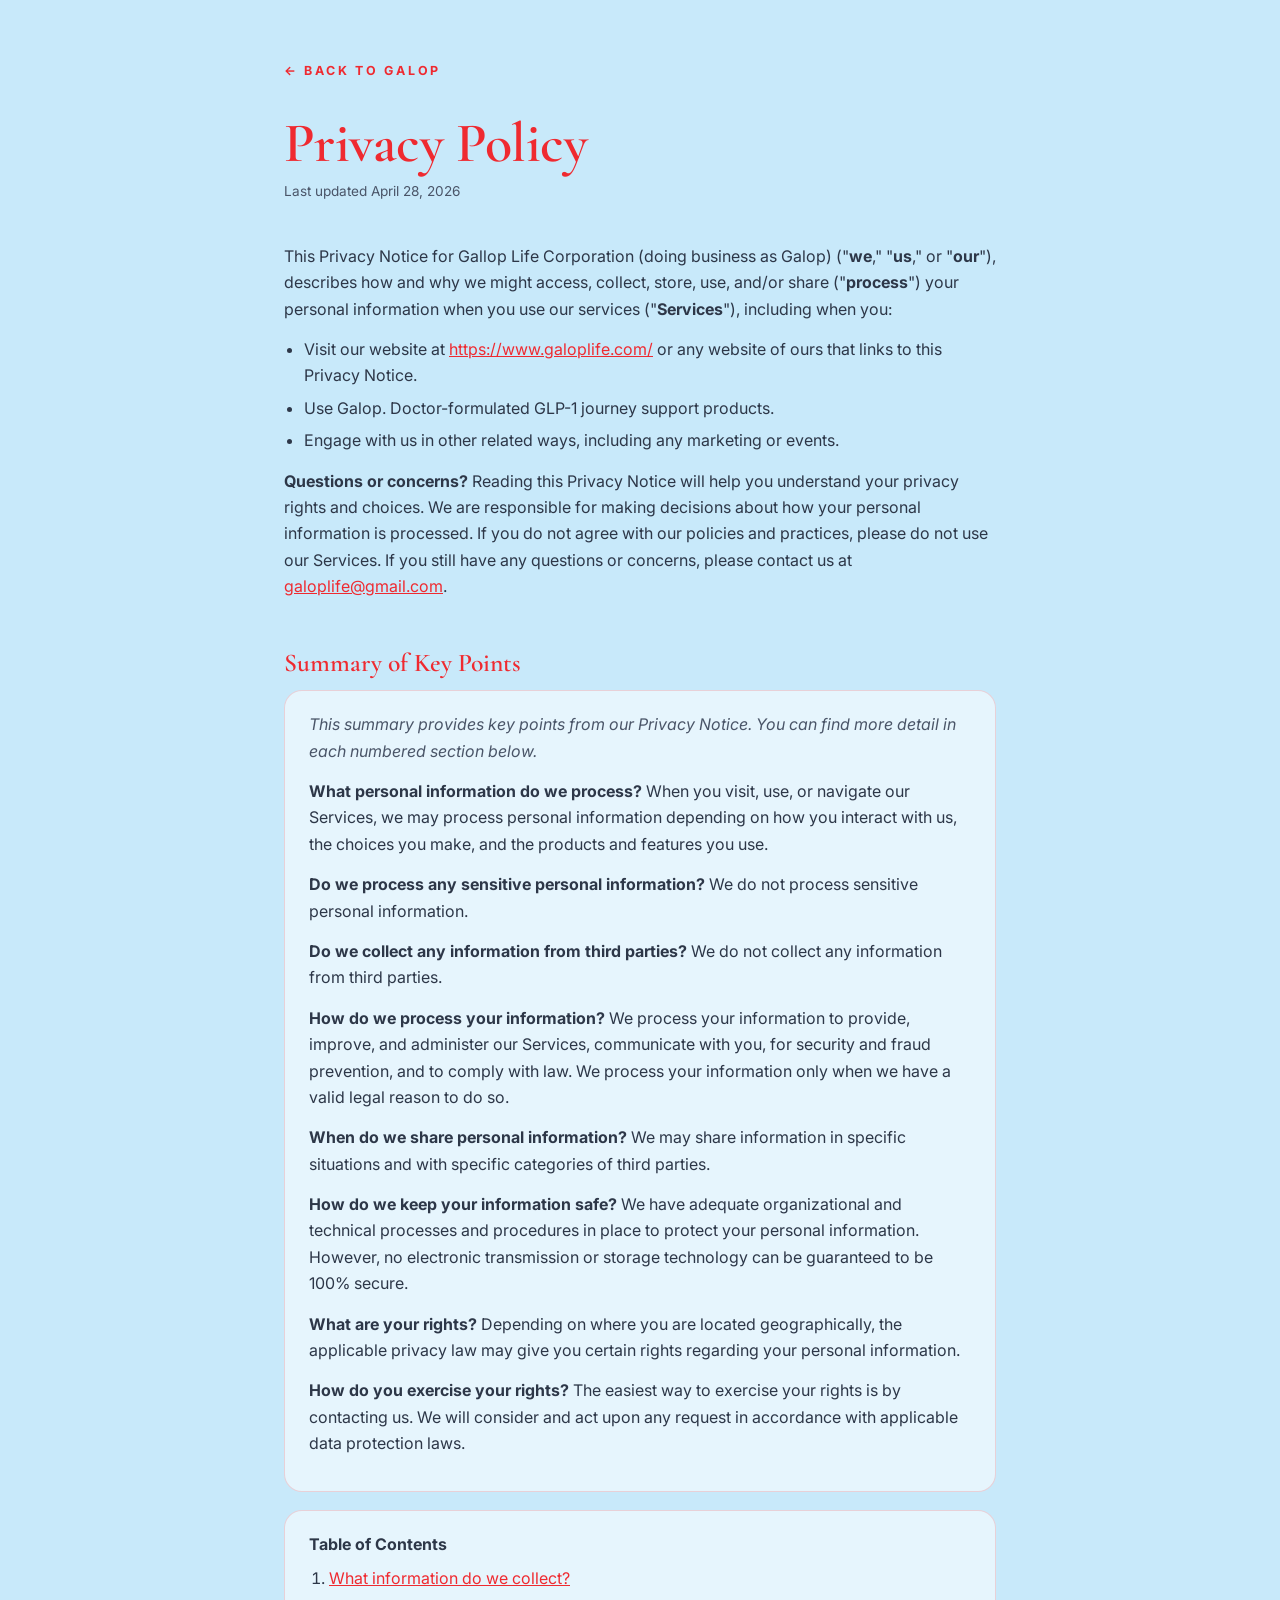
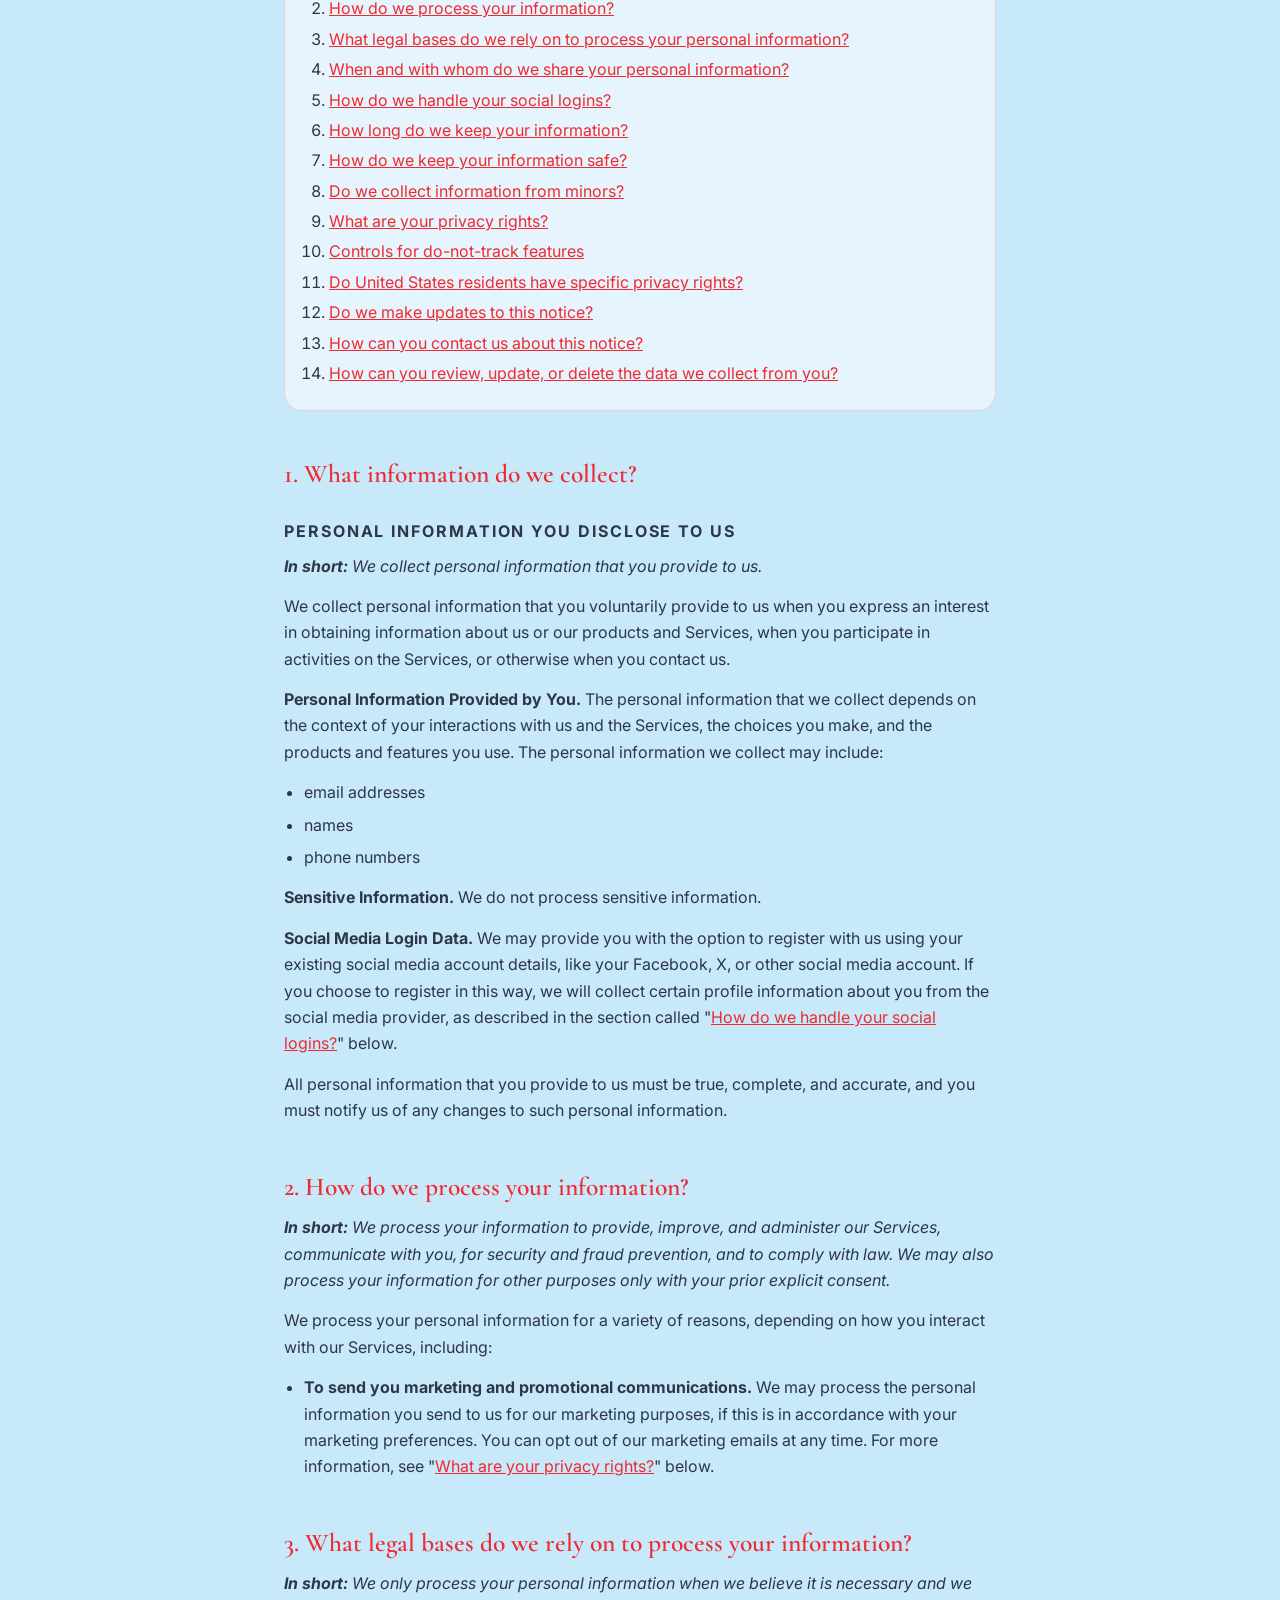
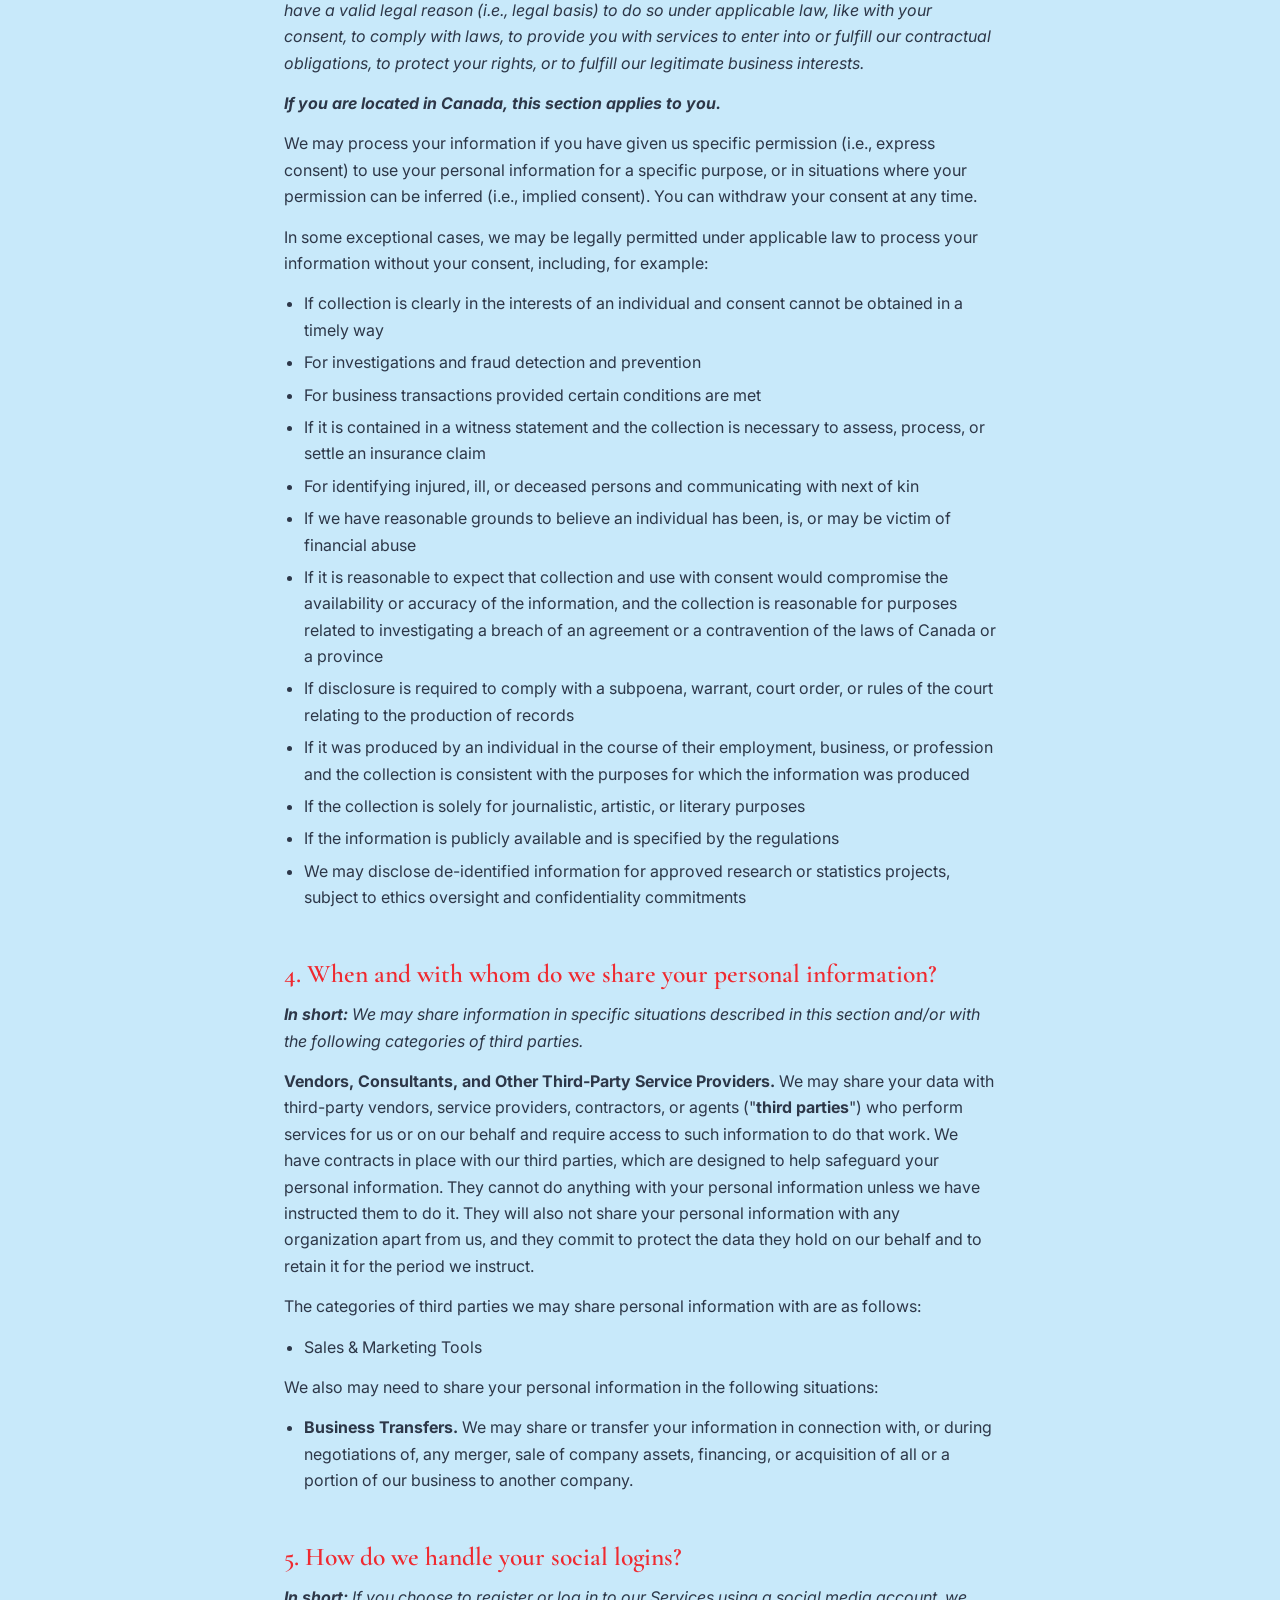
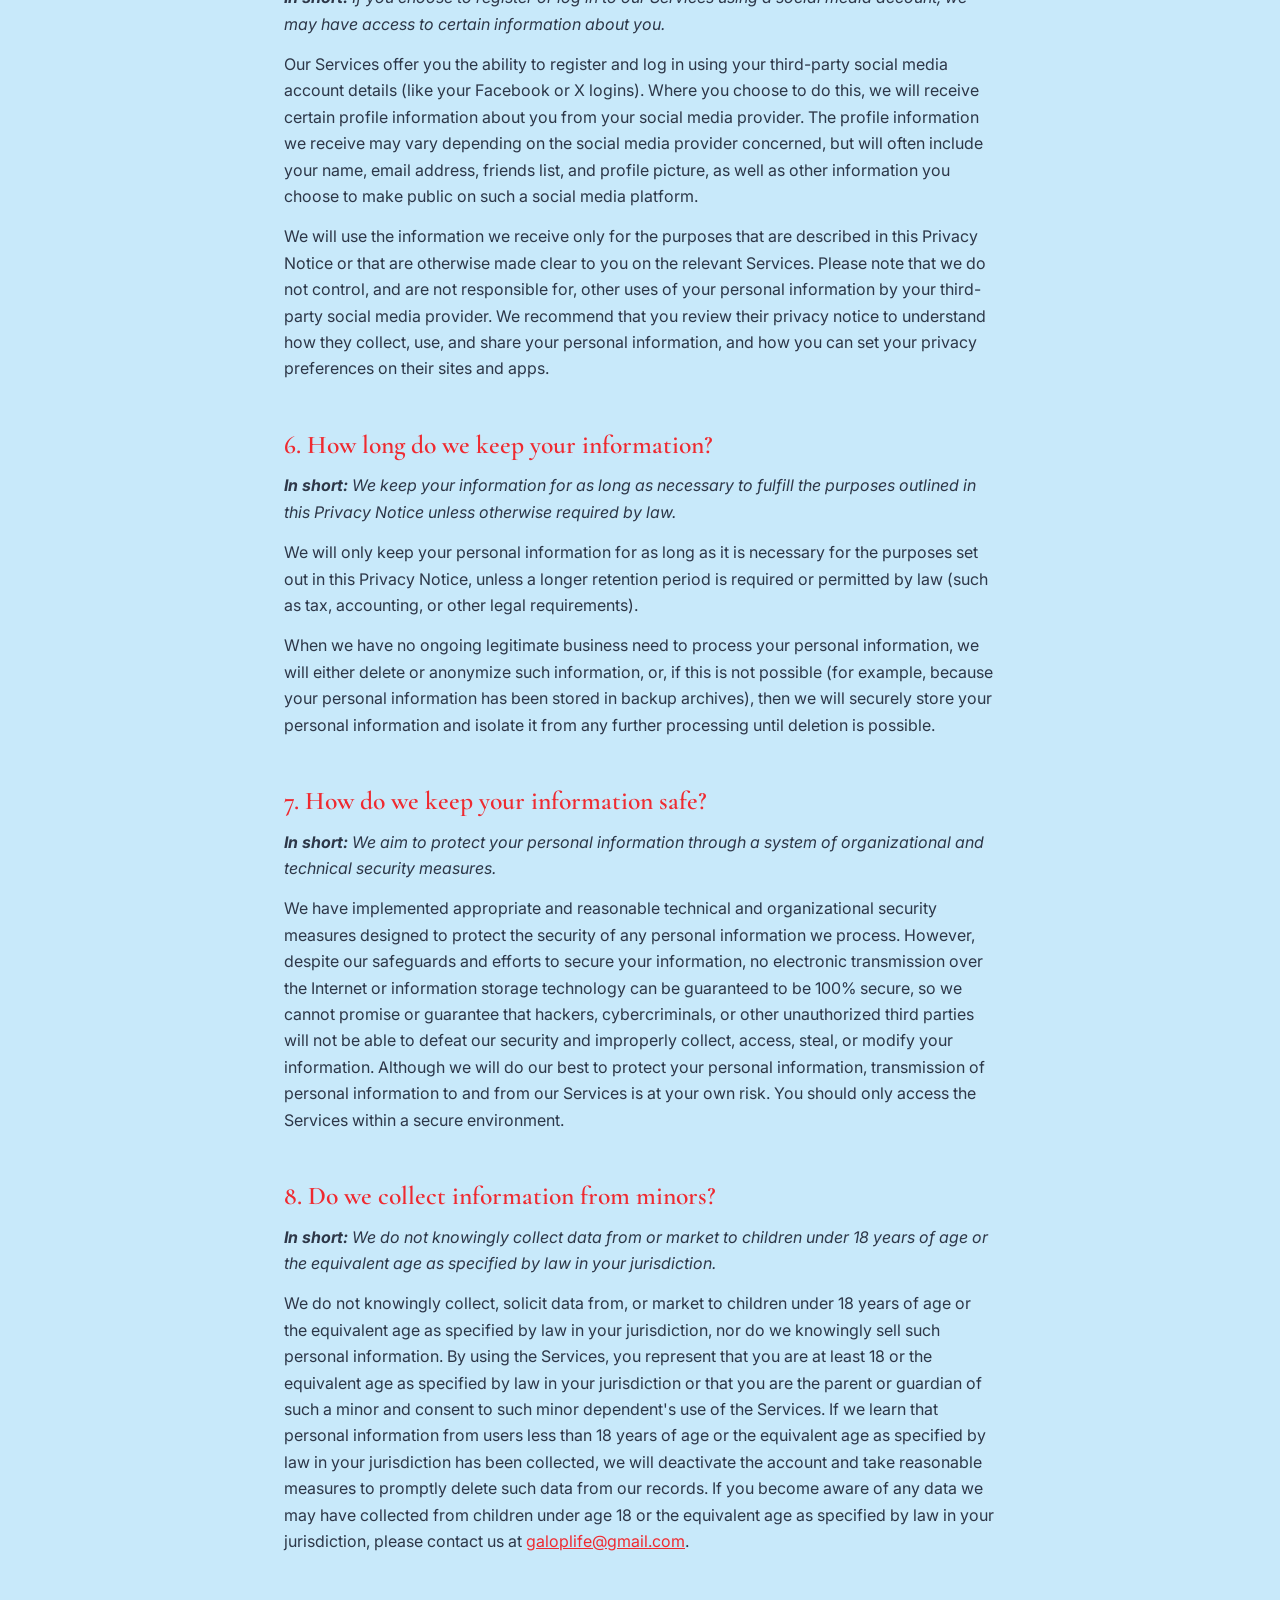
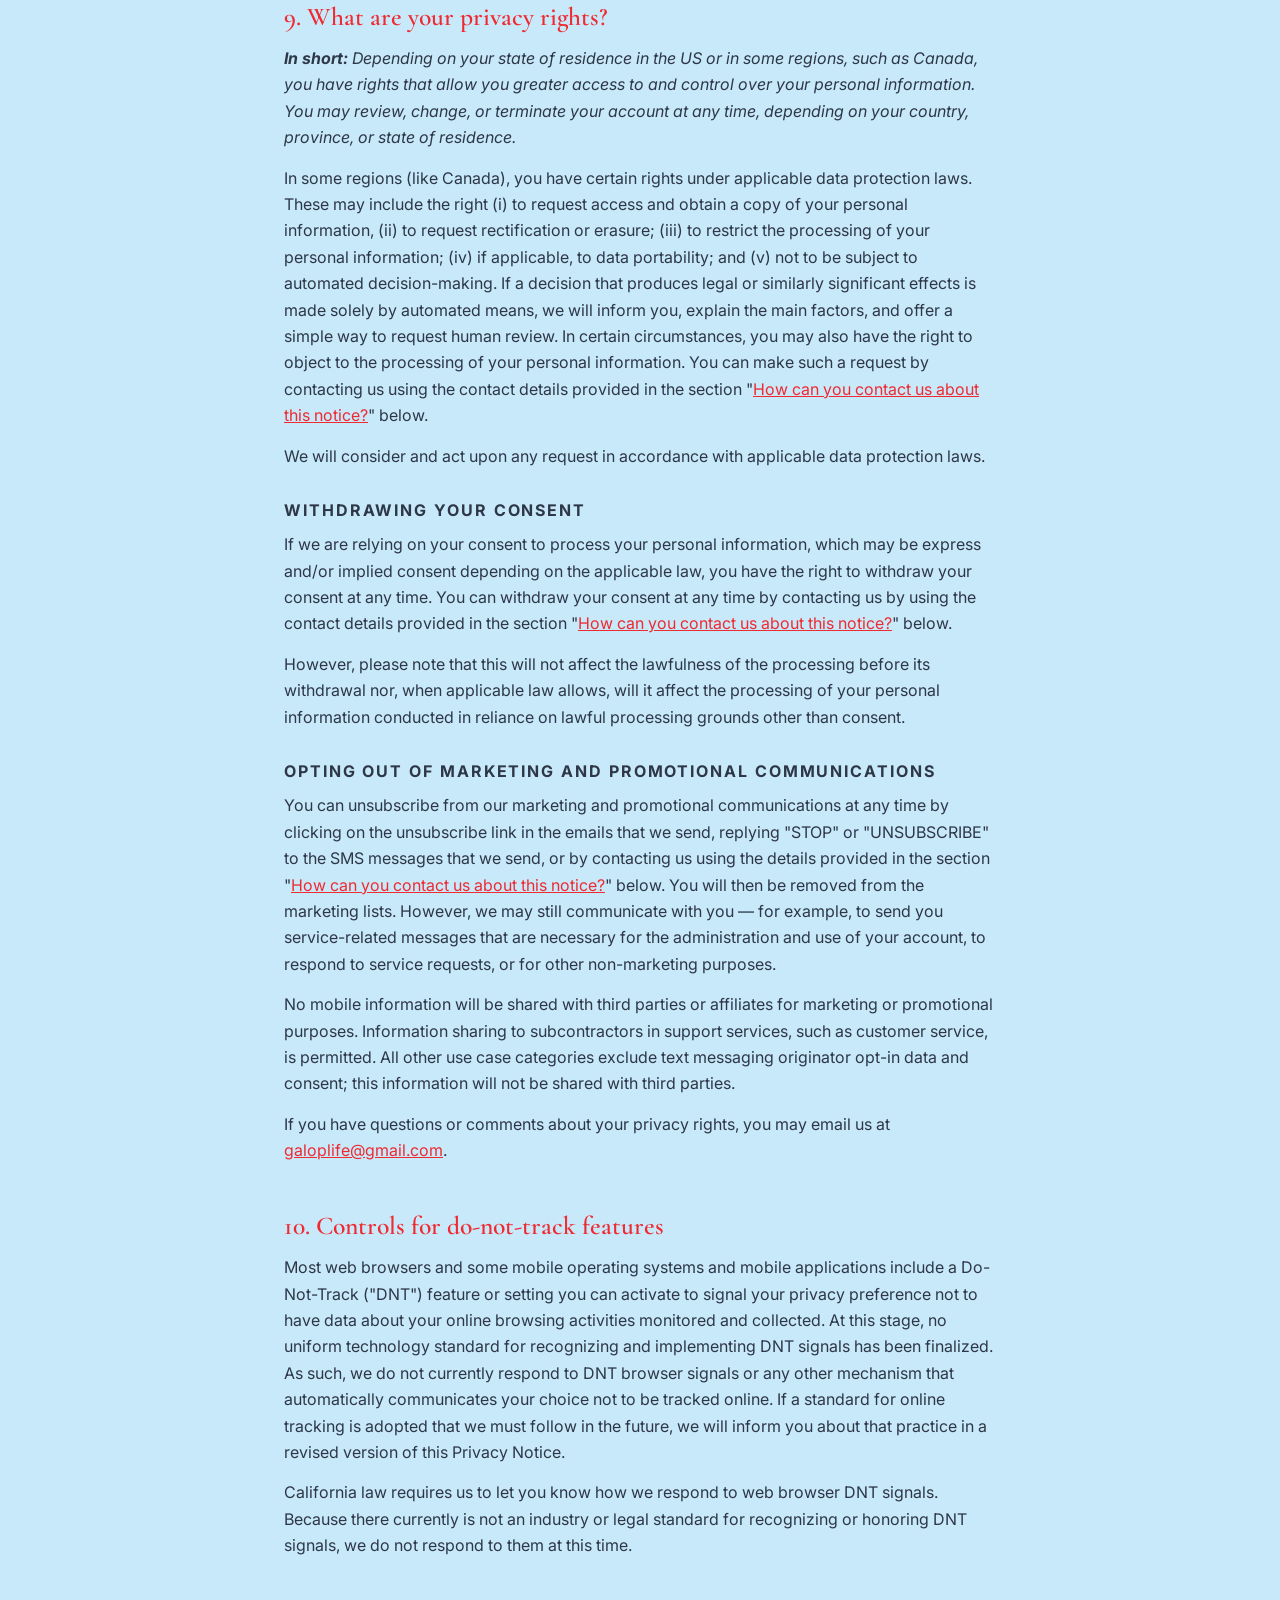
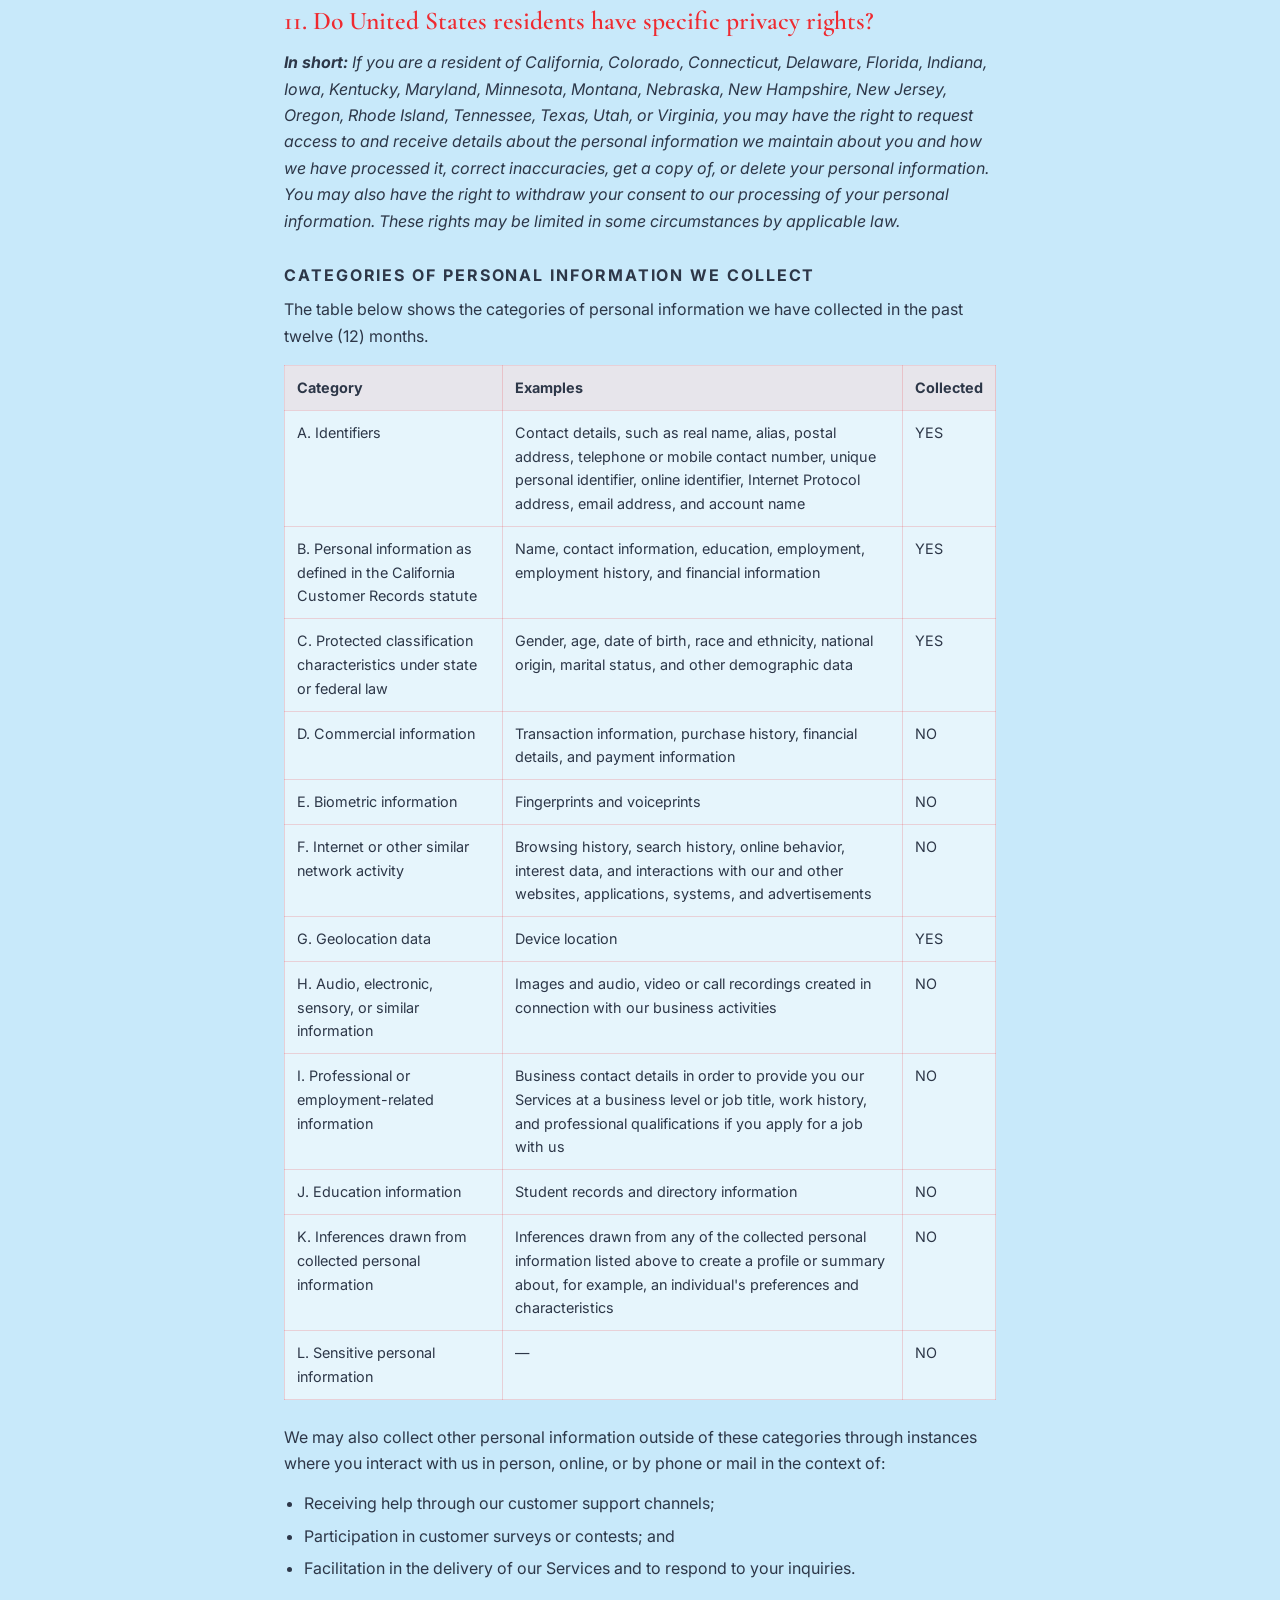
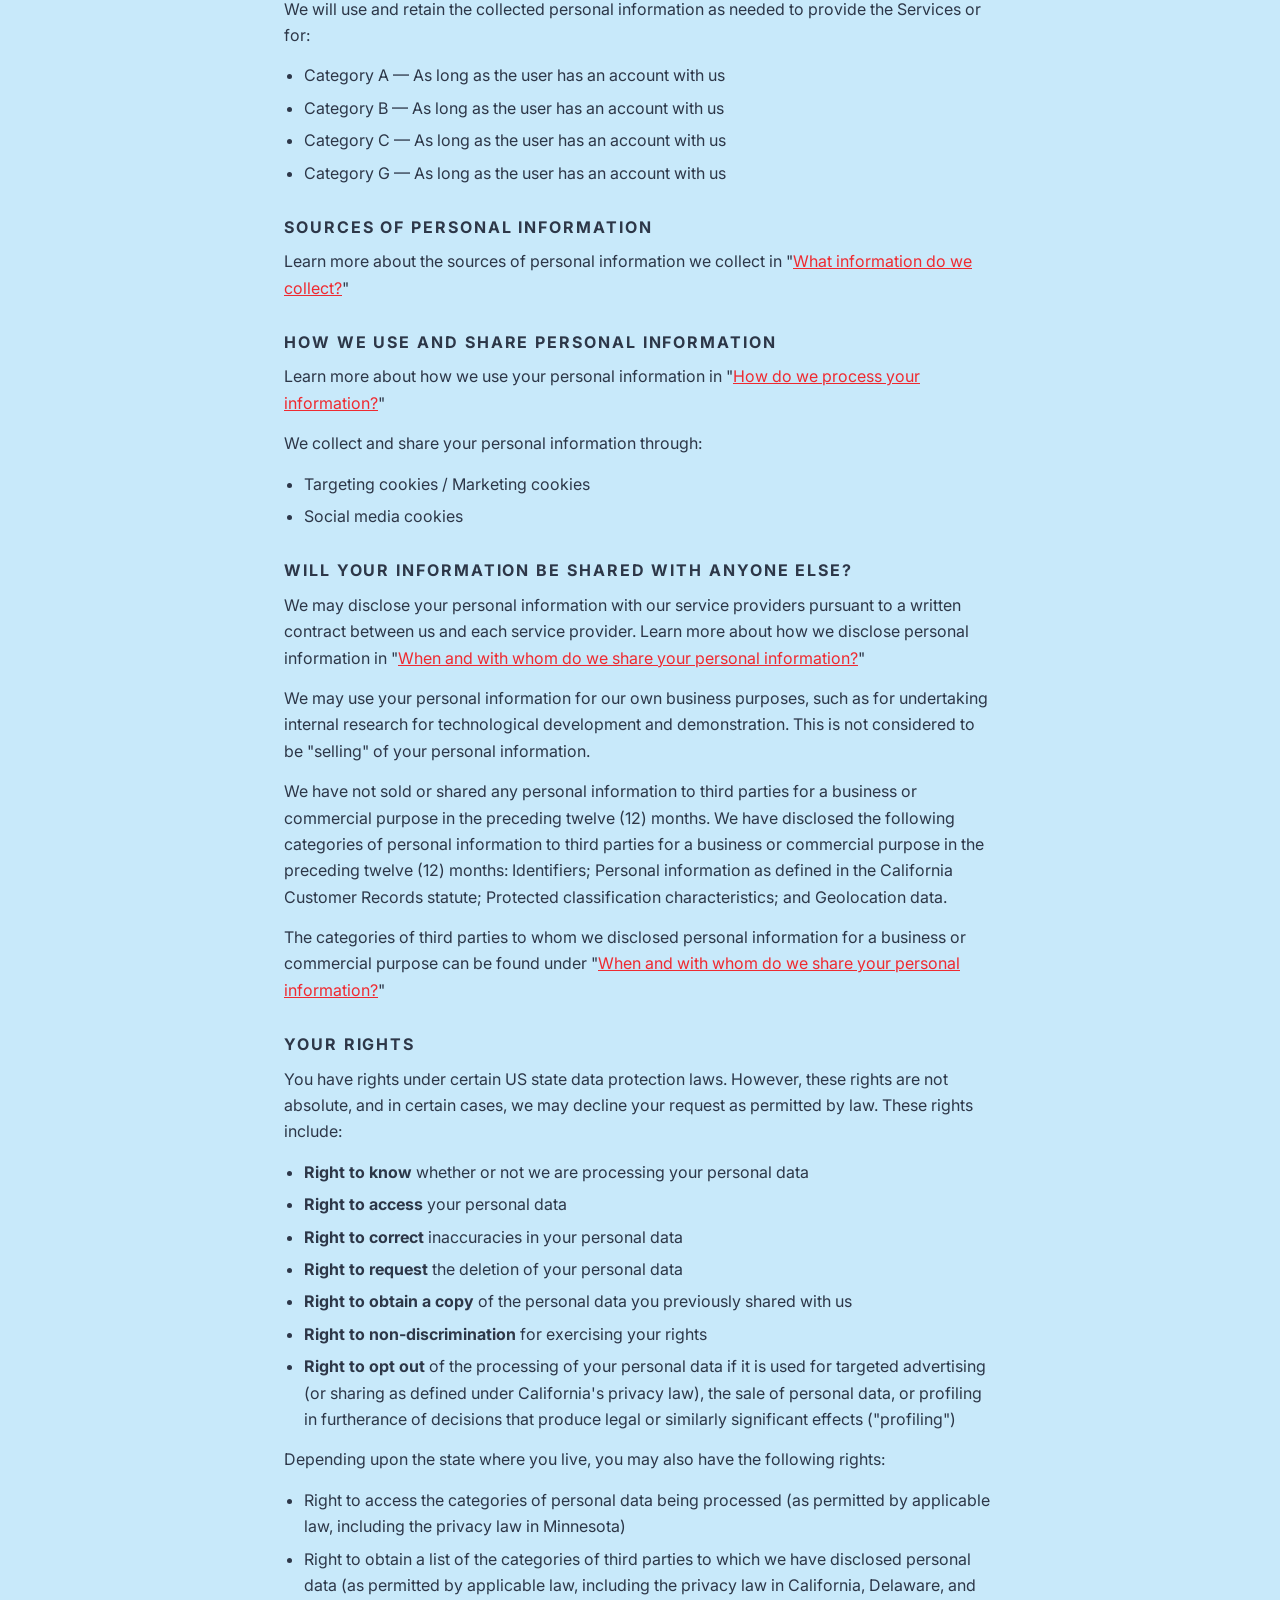
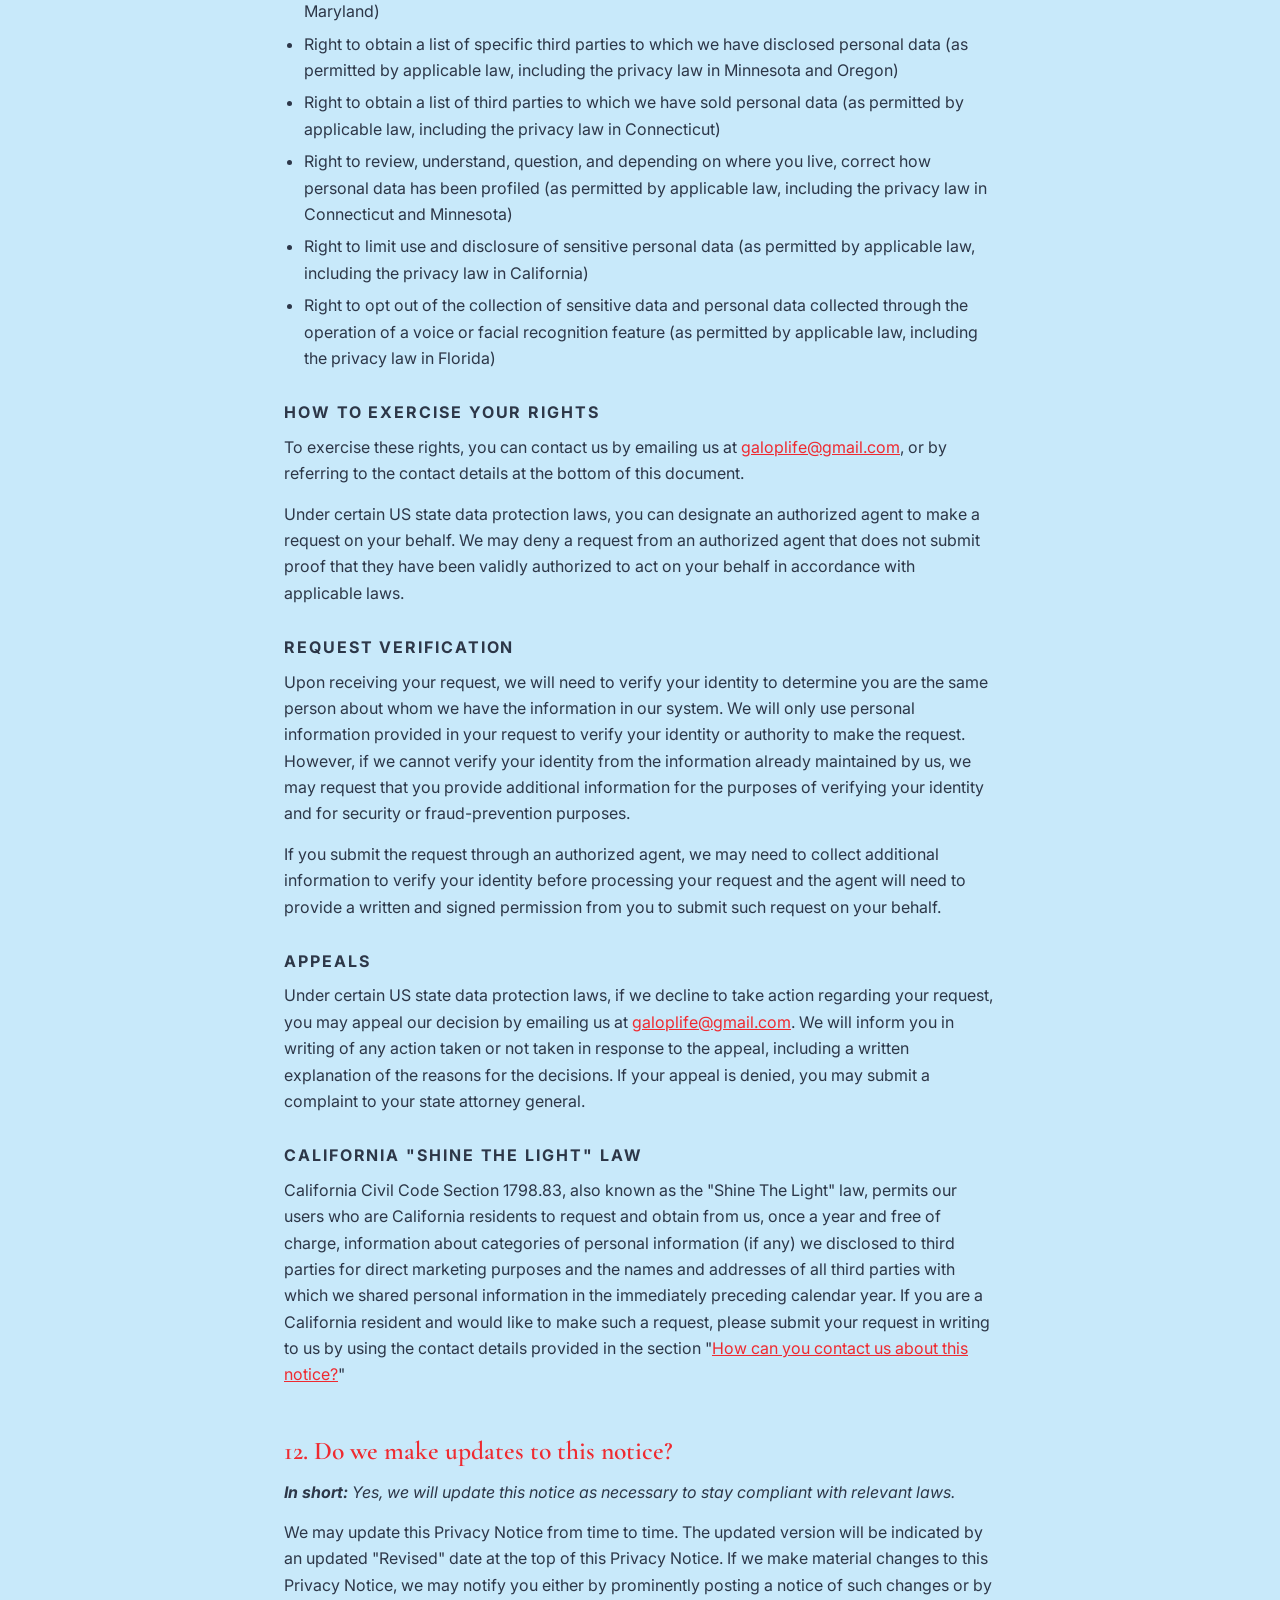
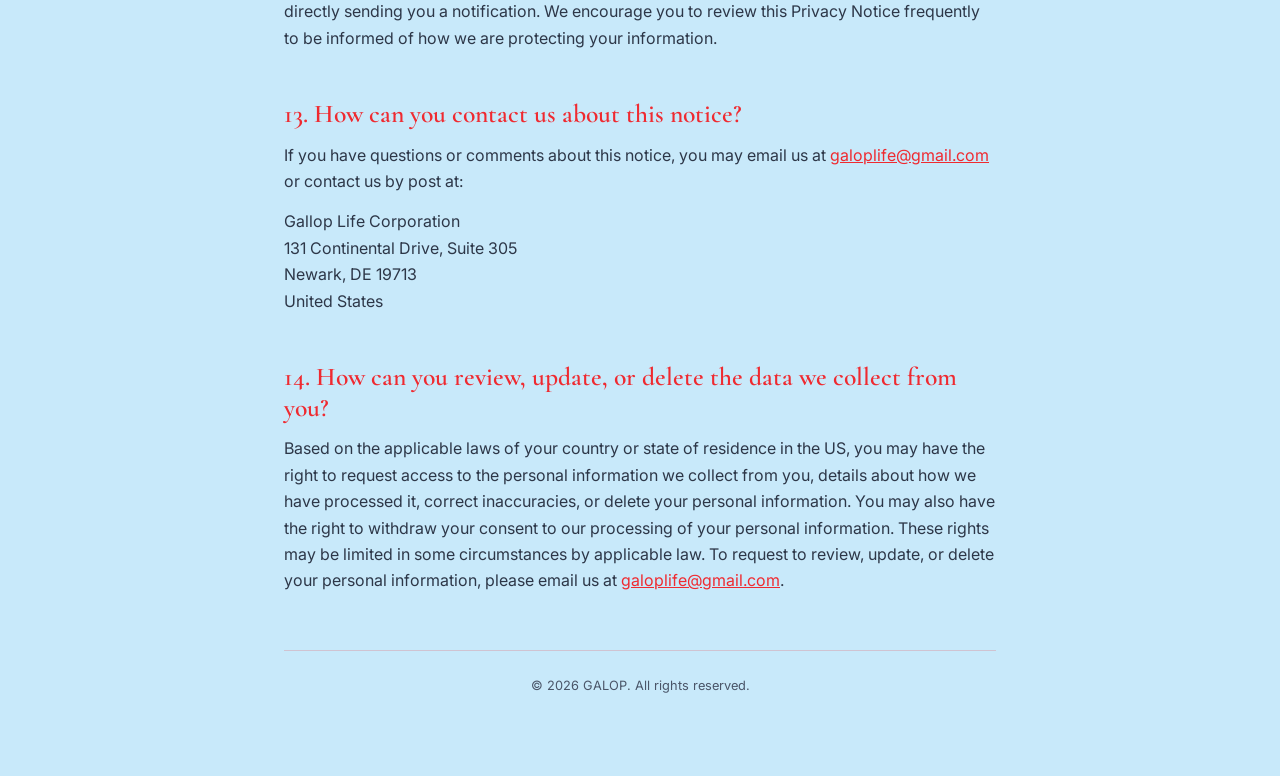
==== commit 0a6e4b21: "site-v2: seamless hero horse — drop the feather, calibrate page blue The keyed video's background de" ====
--- a/public/privacy.html
+++ b/public/privacy.html
@@ -9,7 +9,7 @@
     <link href="https://fonts.googleapis.com/css2?family=Cormorant+Garamond:wght@500;600&family=Inter:wght@400;500;700&display=swap" rel="stylesheet" />
     <style>
       :root {
-        --bg: #cbeafe;
+        --bg: #c8e9fa;
         --red: #EF2A30;
         --ink: #2d3748;
         --muted: #4a5568;
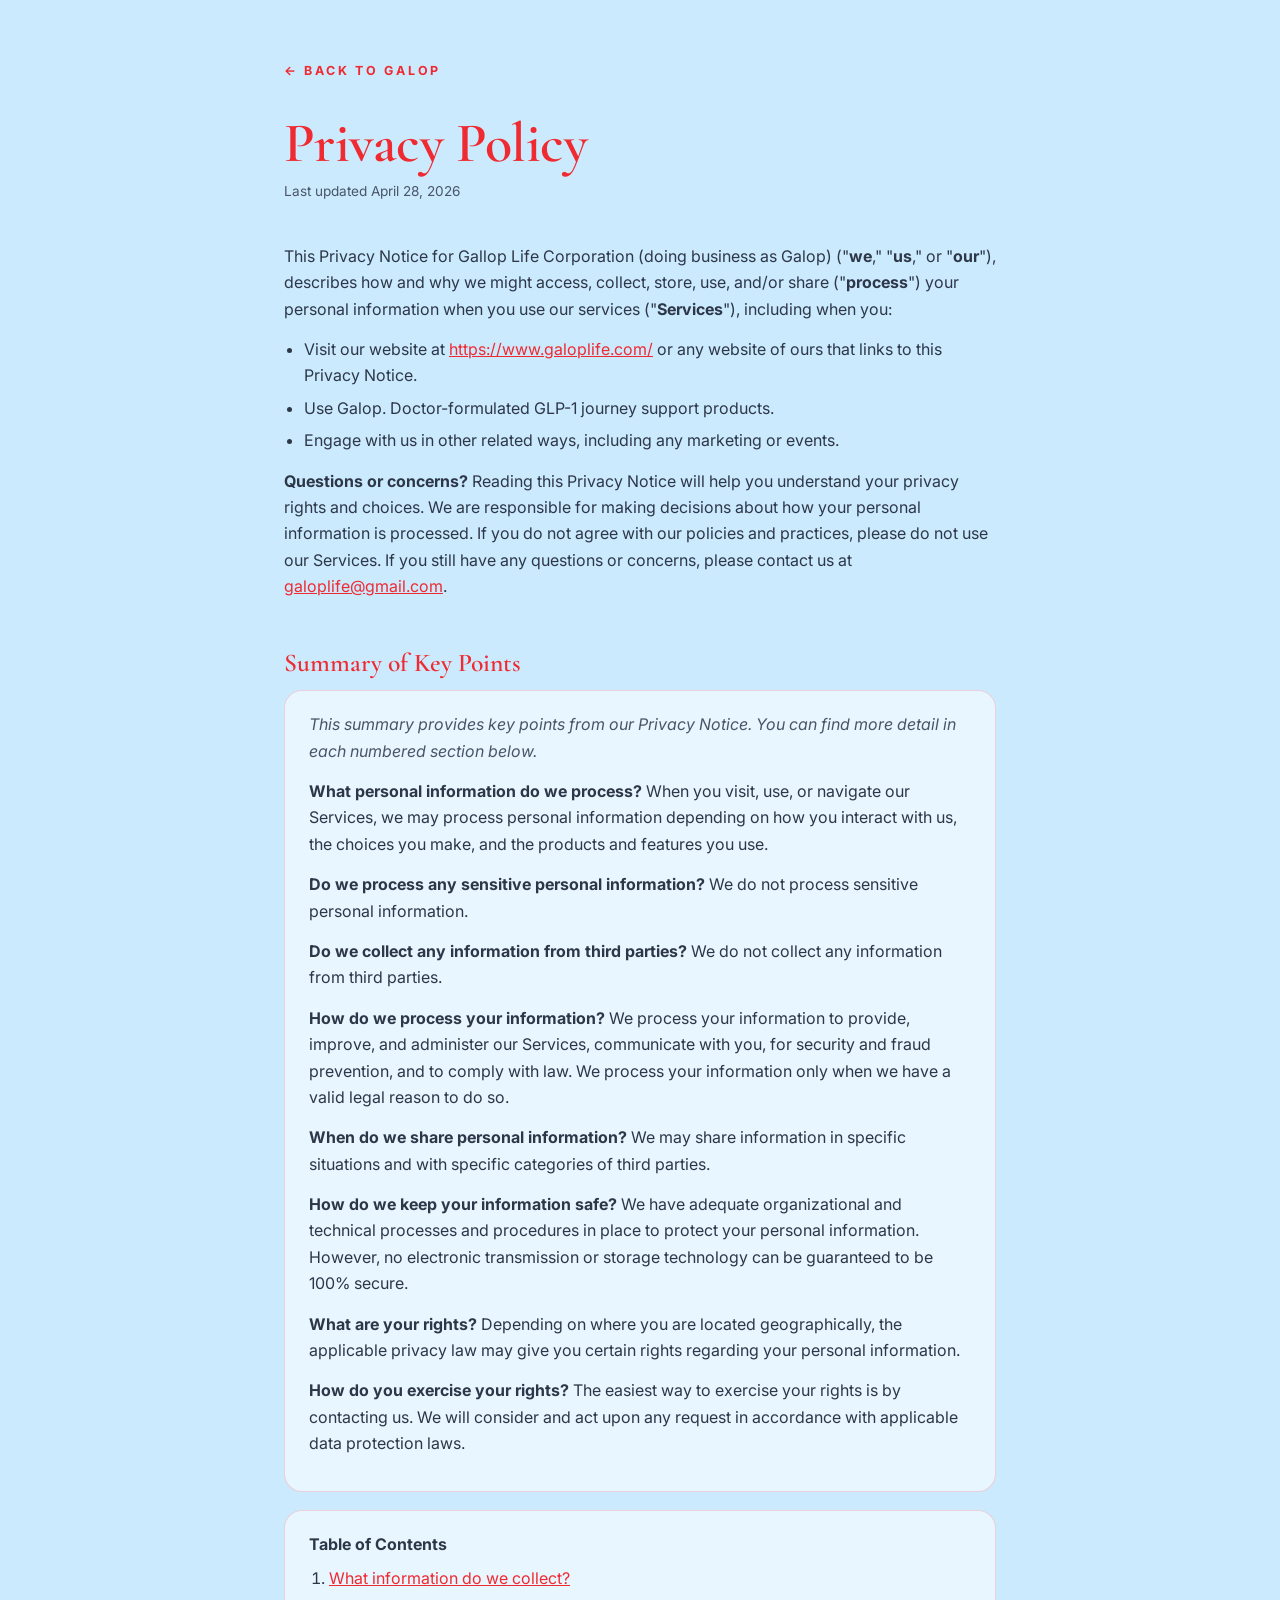
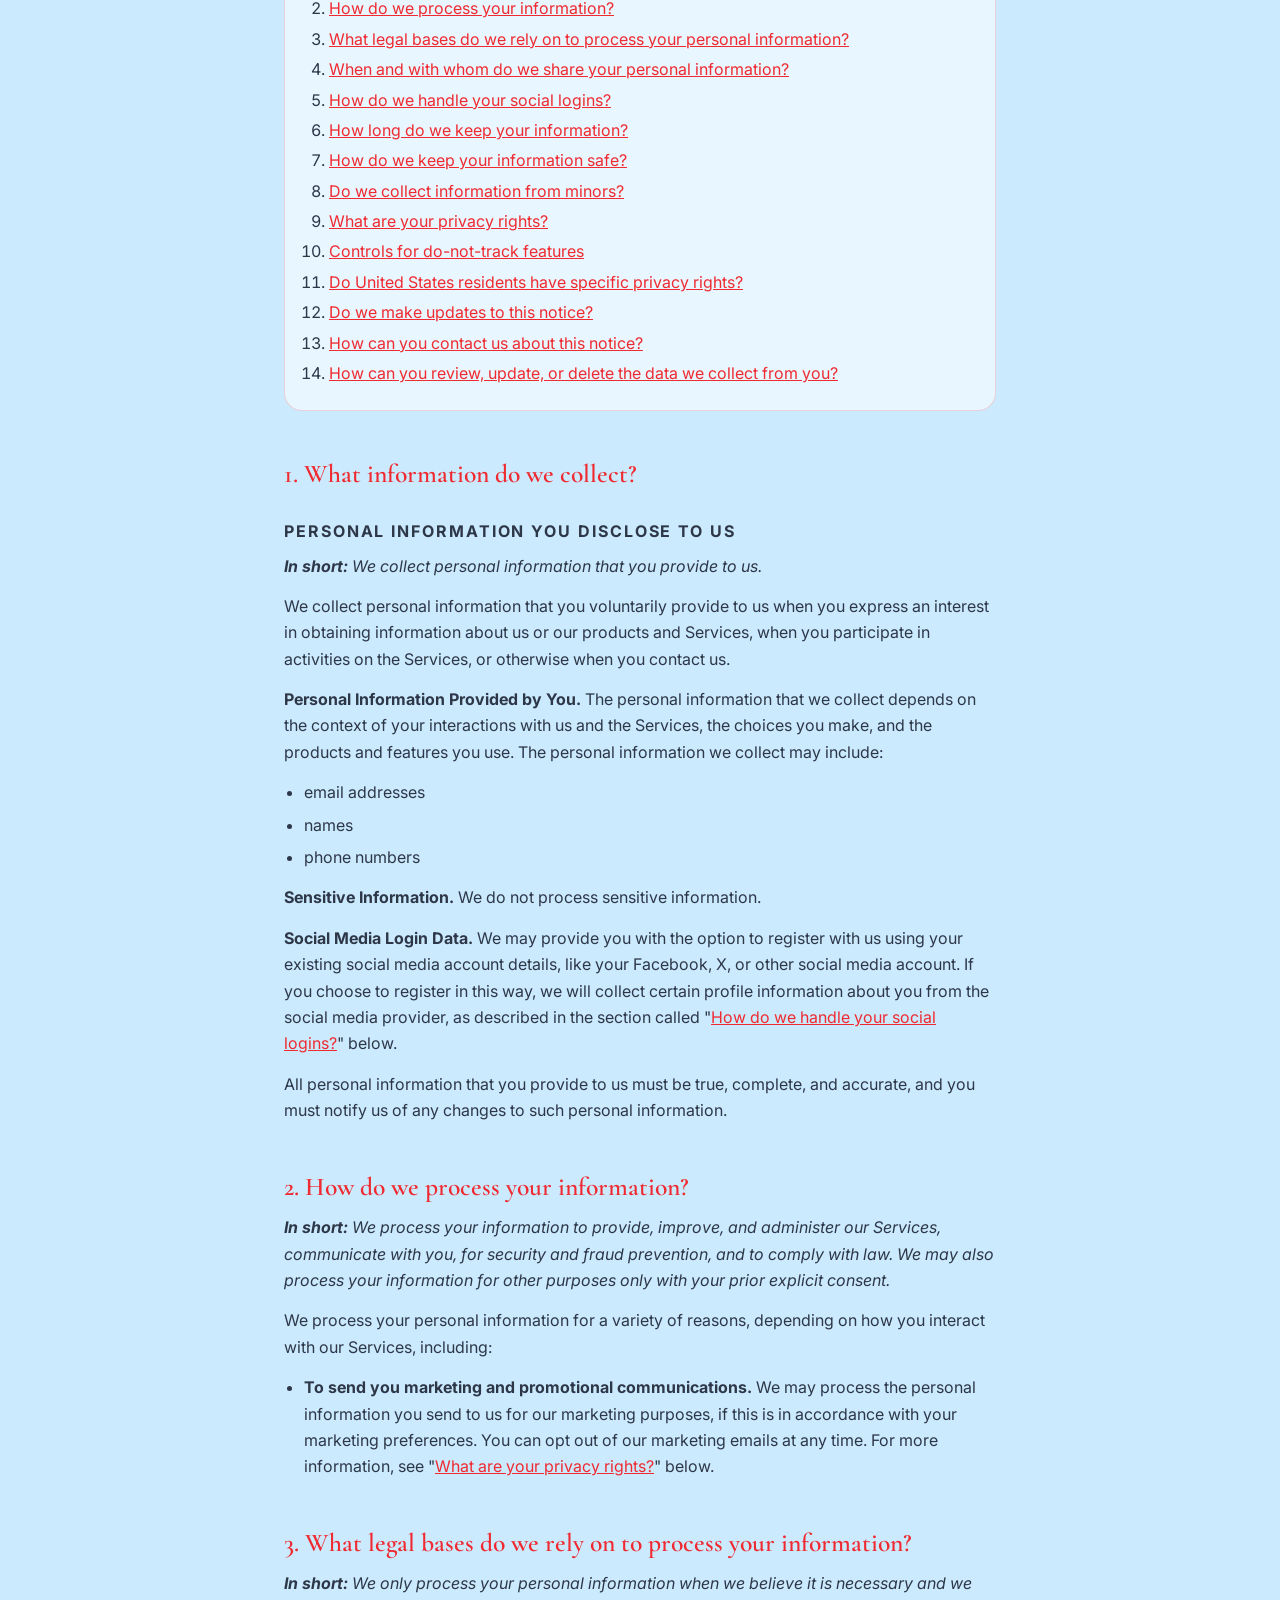
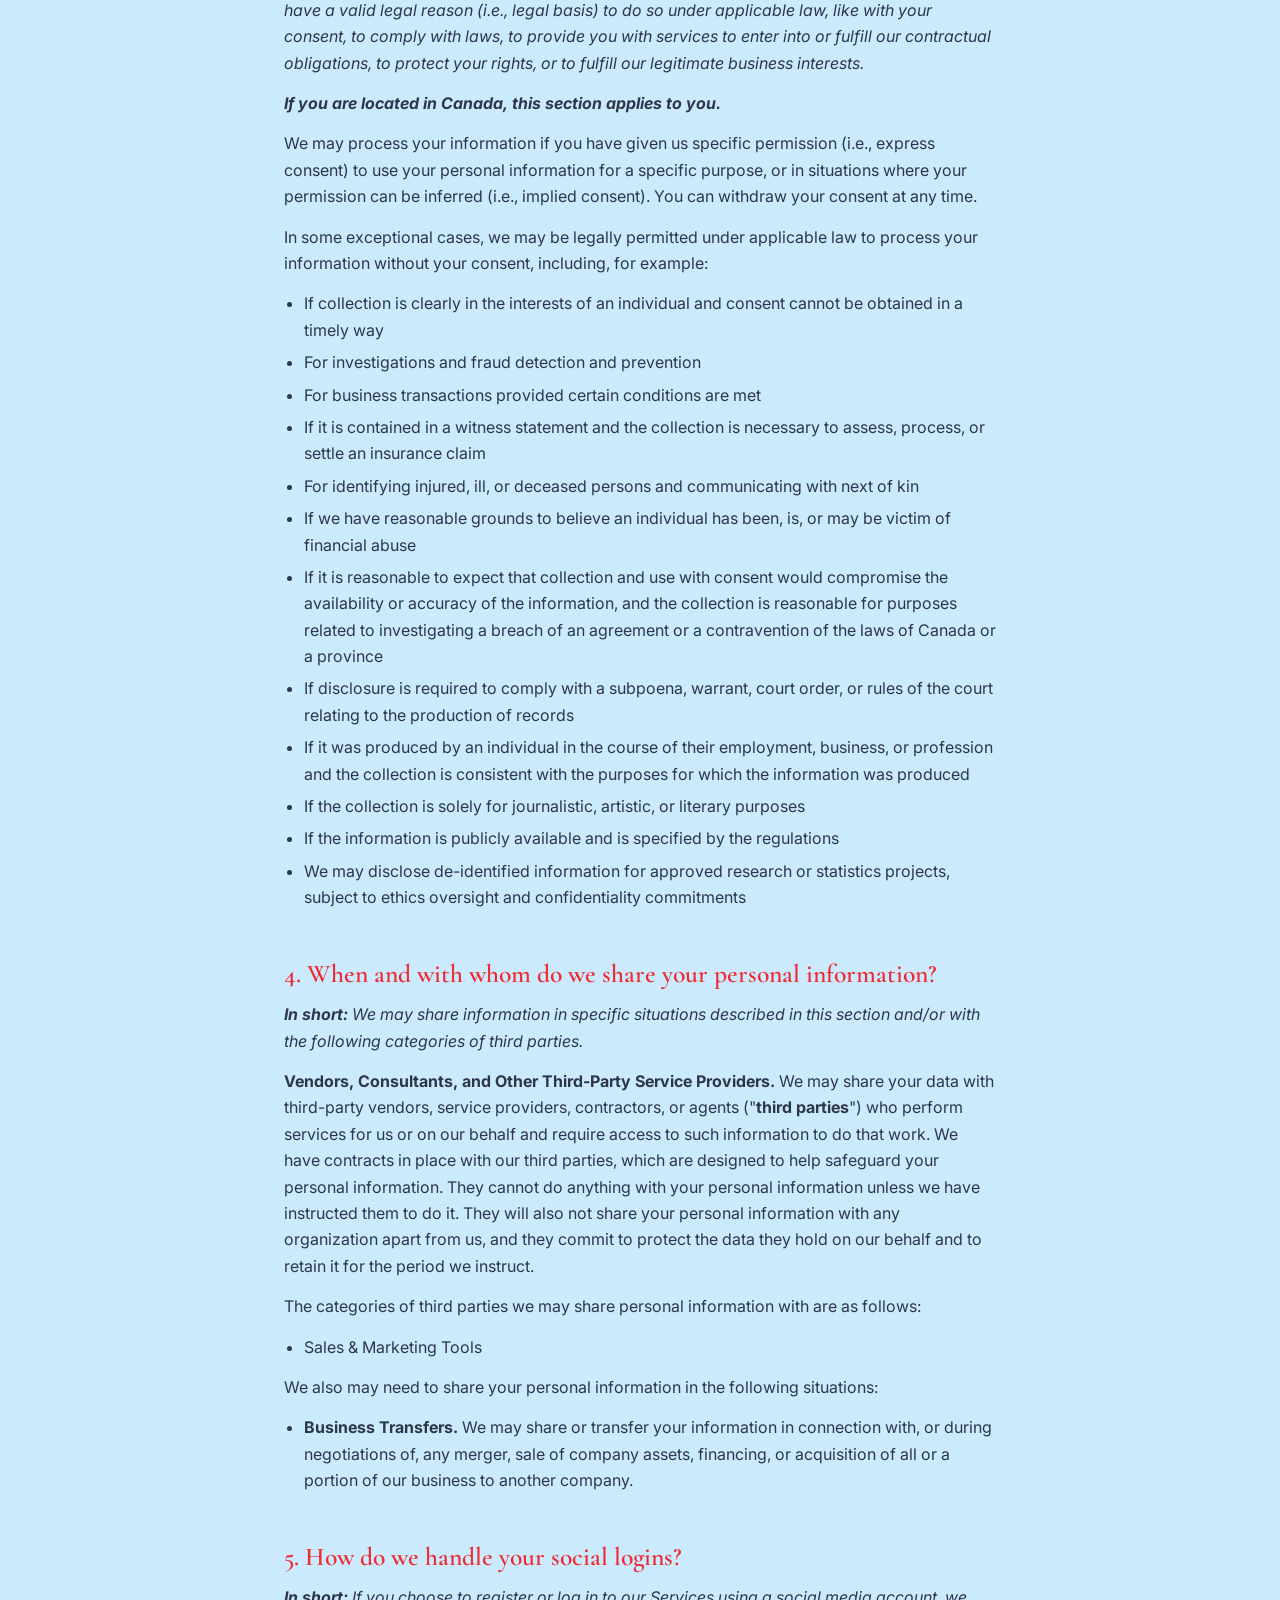
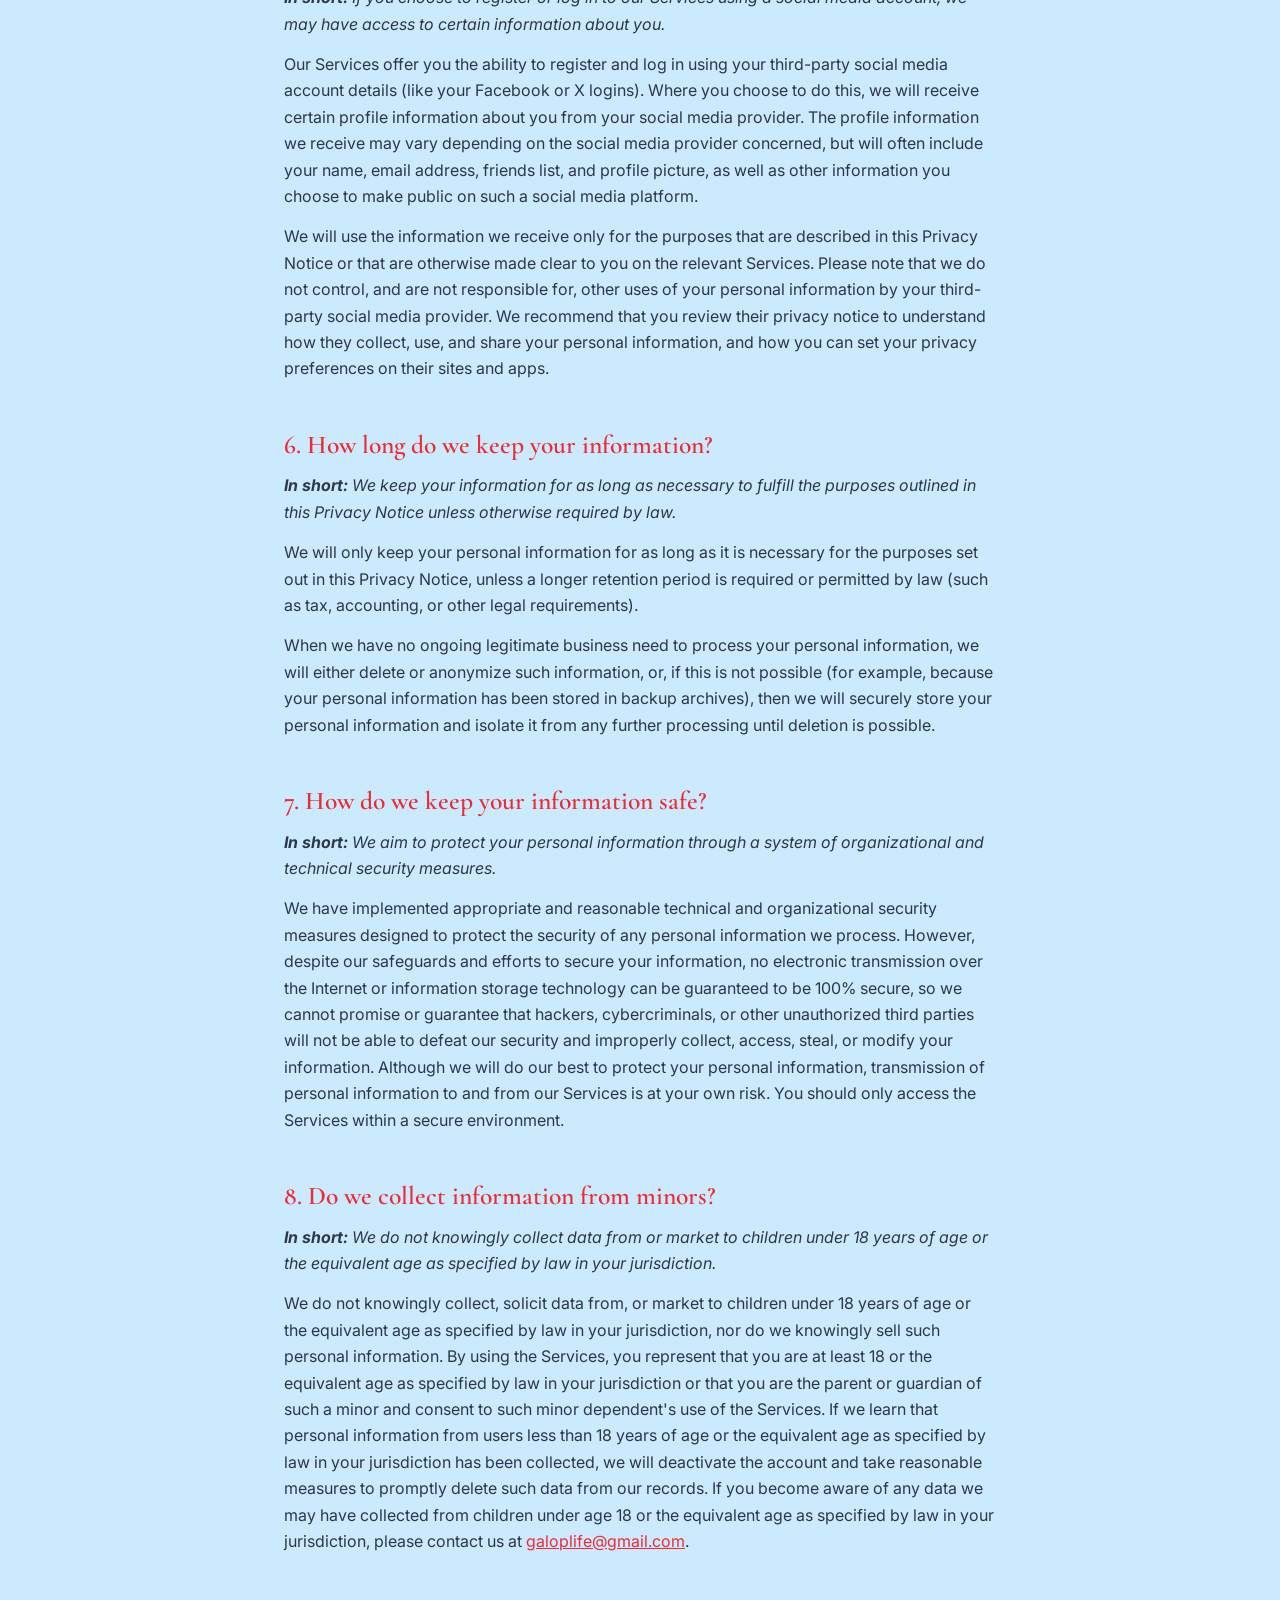
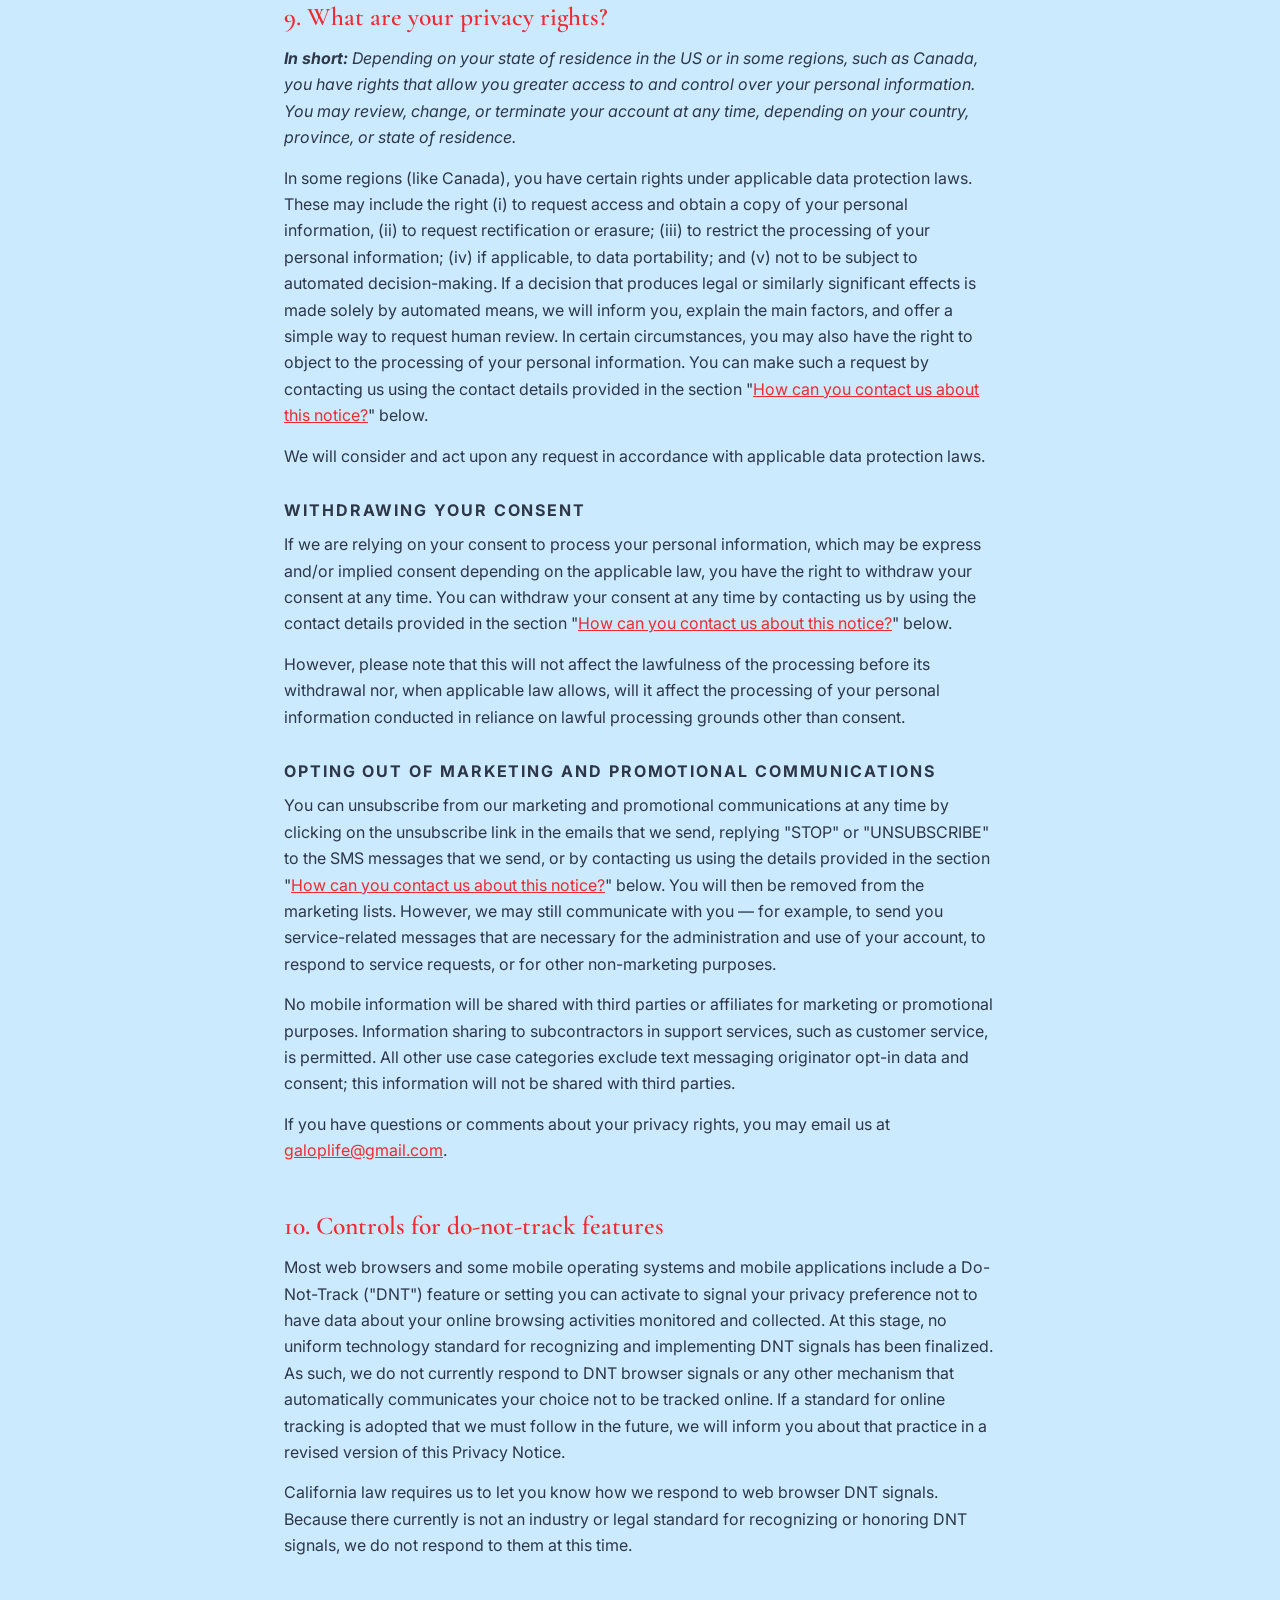
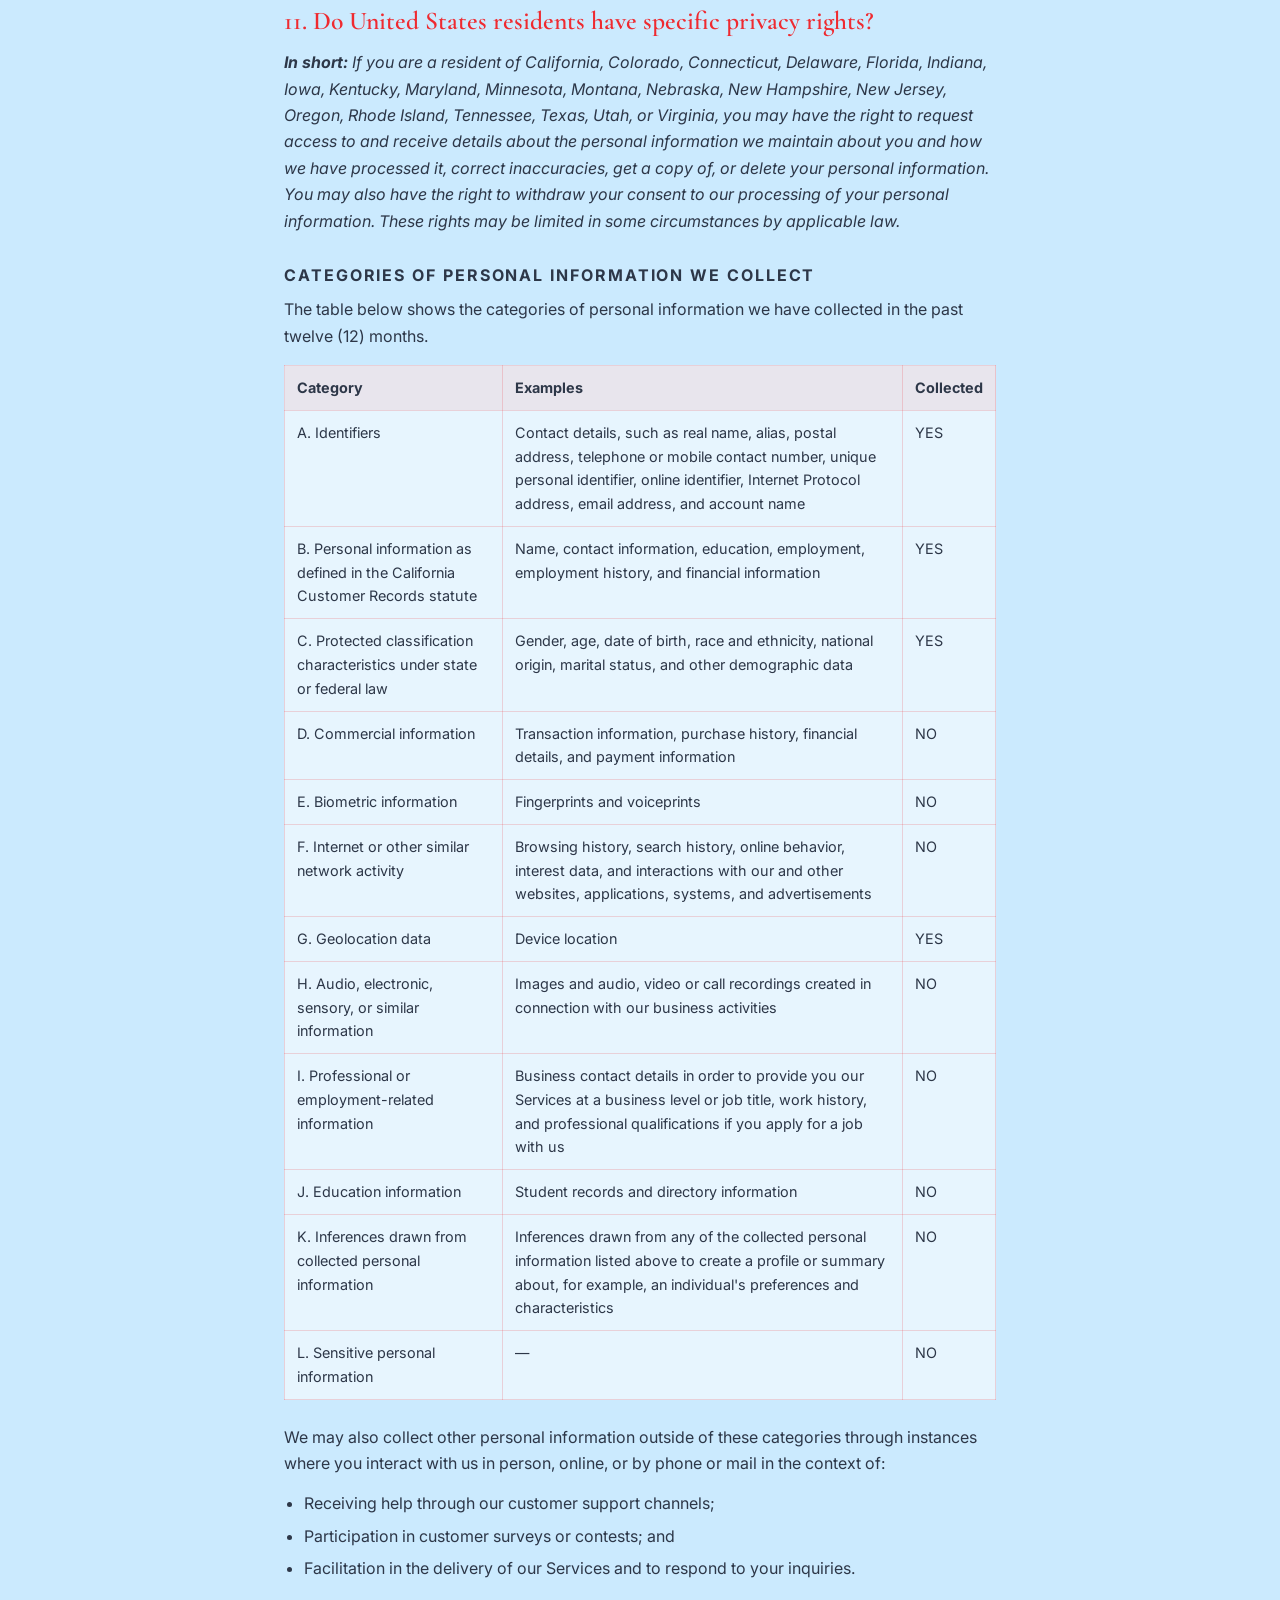
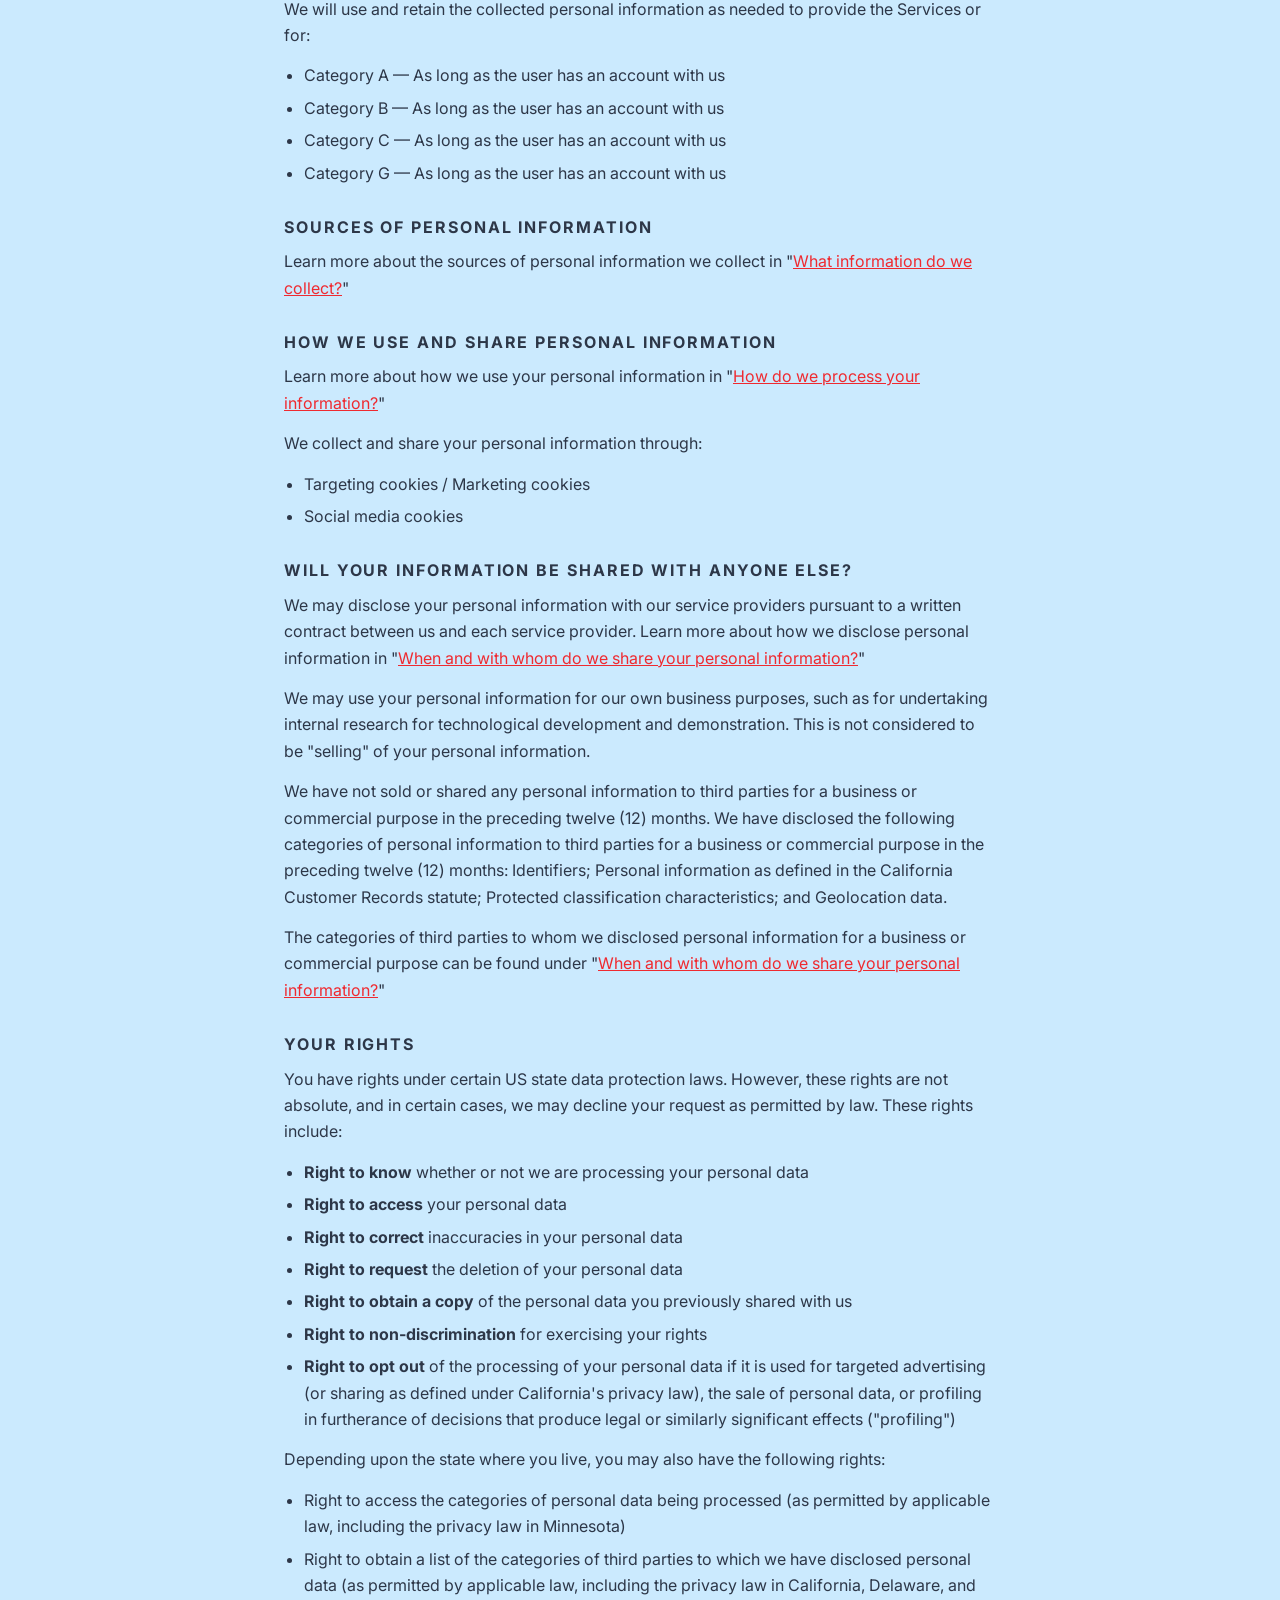
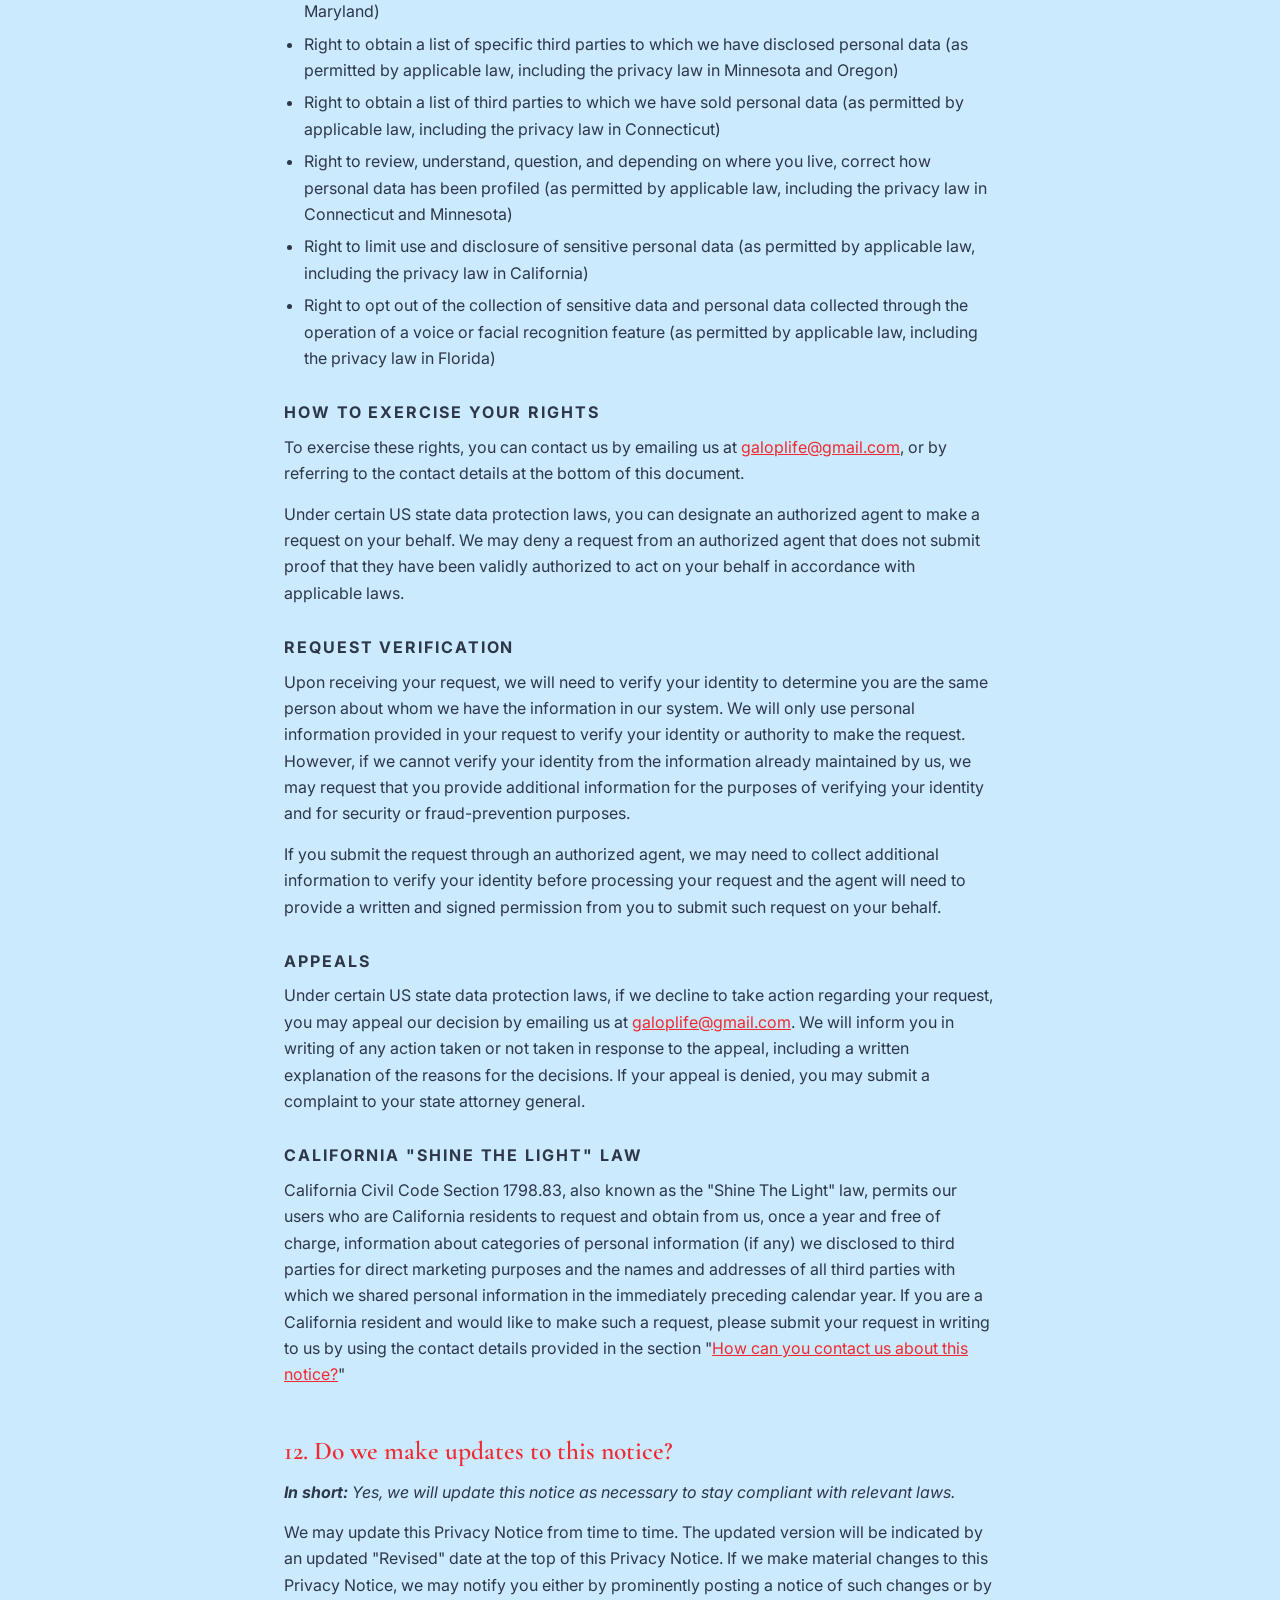
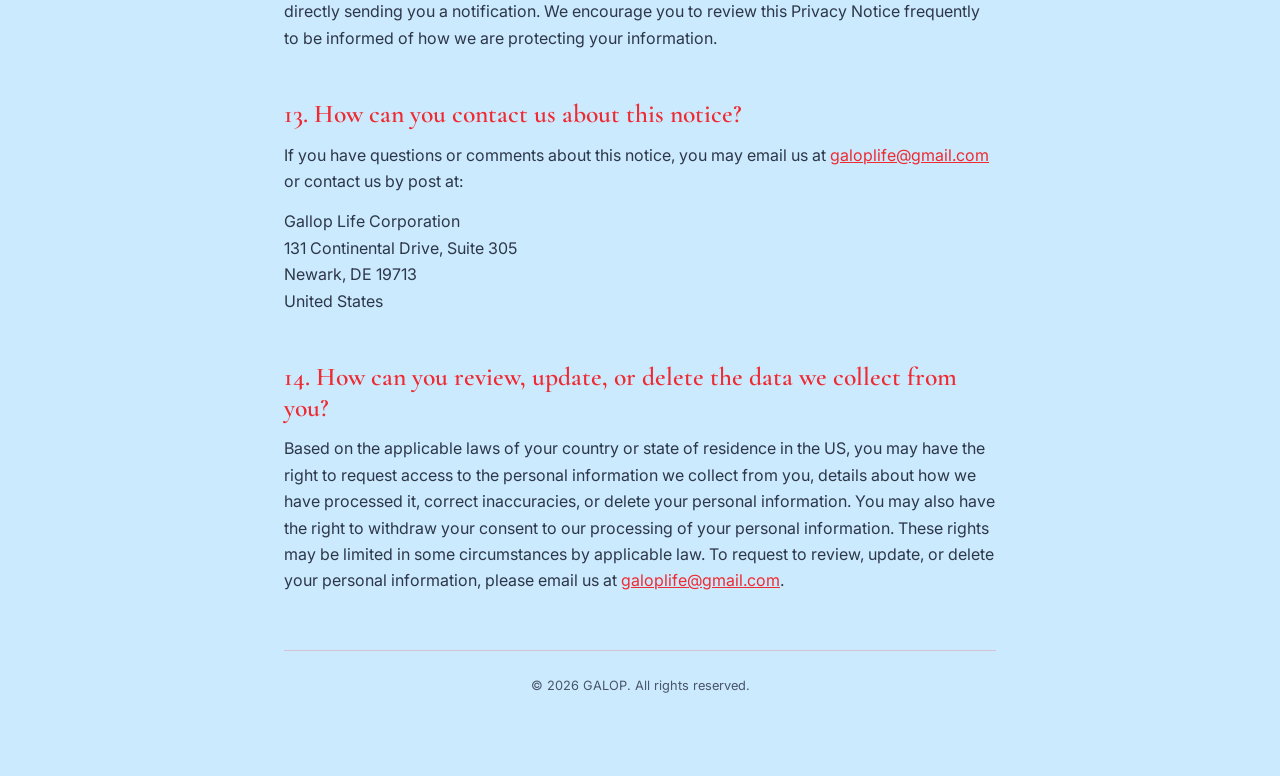
==== commit 3055a95a: "site-v2: horse hero as transparent animated WebP — no box in any browser Safari decodes the keyed MP" ====
--- a/public/privacy.html
+++ b/public/privacy.html
@@ -9,7 +9,7 @@
     <link href="https://fonts.googleapis.com/css2?family=Cormorant+Garamond:wght@500;600&family=Inter:wght@400;500;700&display=swap" rel="stylesheet" />
     <style>
       :root {
-        --bg: #c8e9fa;
+        --bg: #cbeafe;
         --red: #EF2A30;
         --ink: #2d3748;
         --muted: #4a5568;
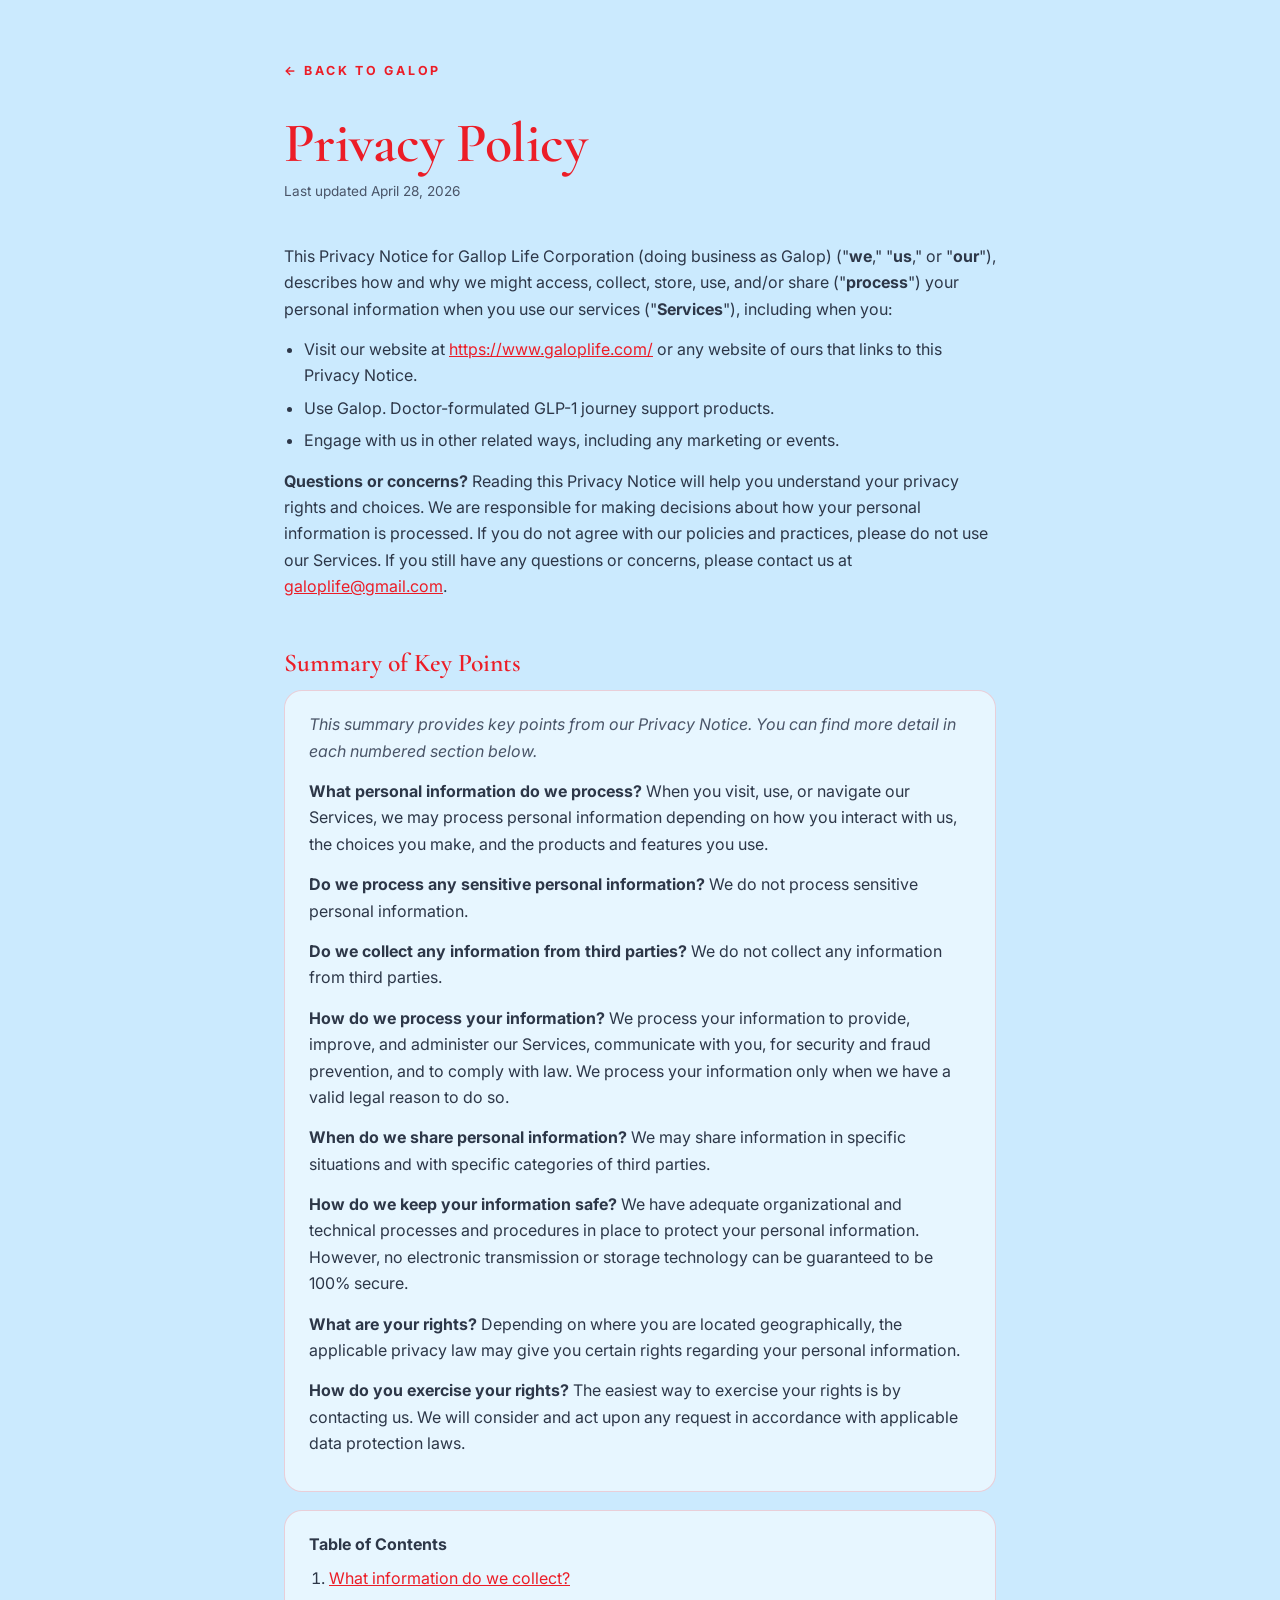
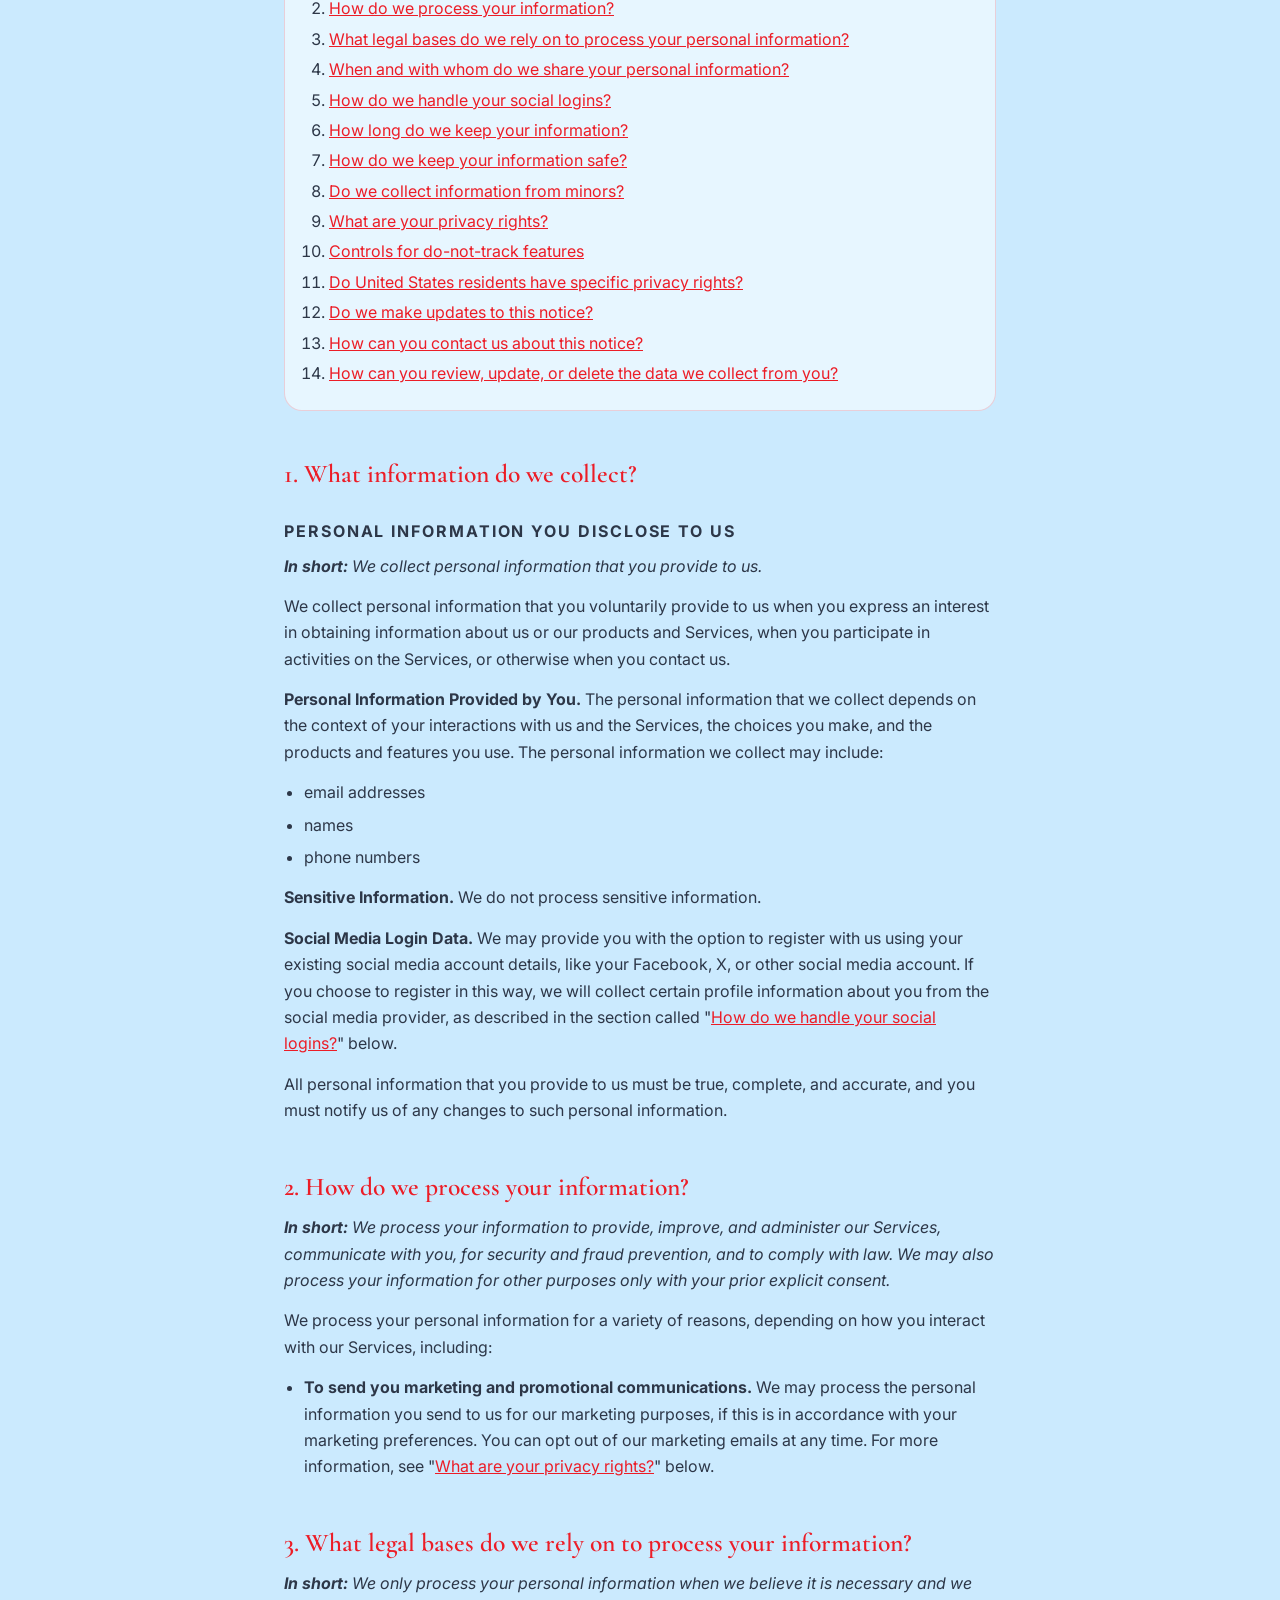
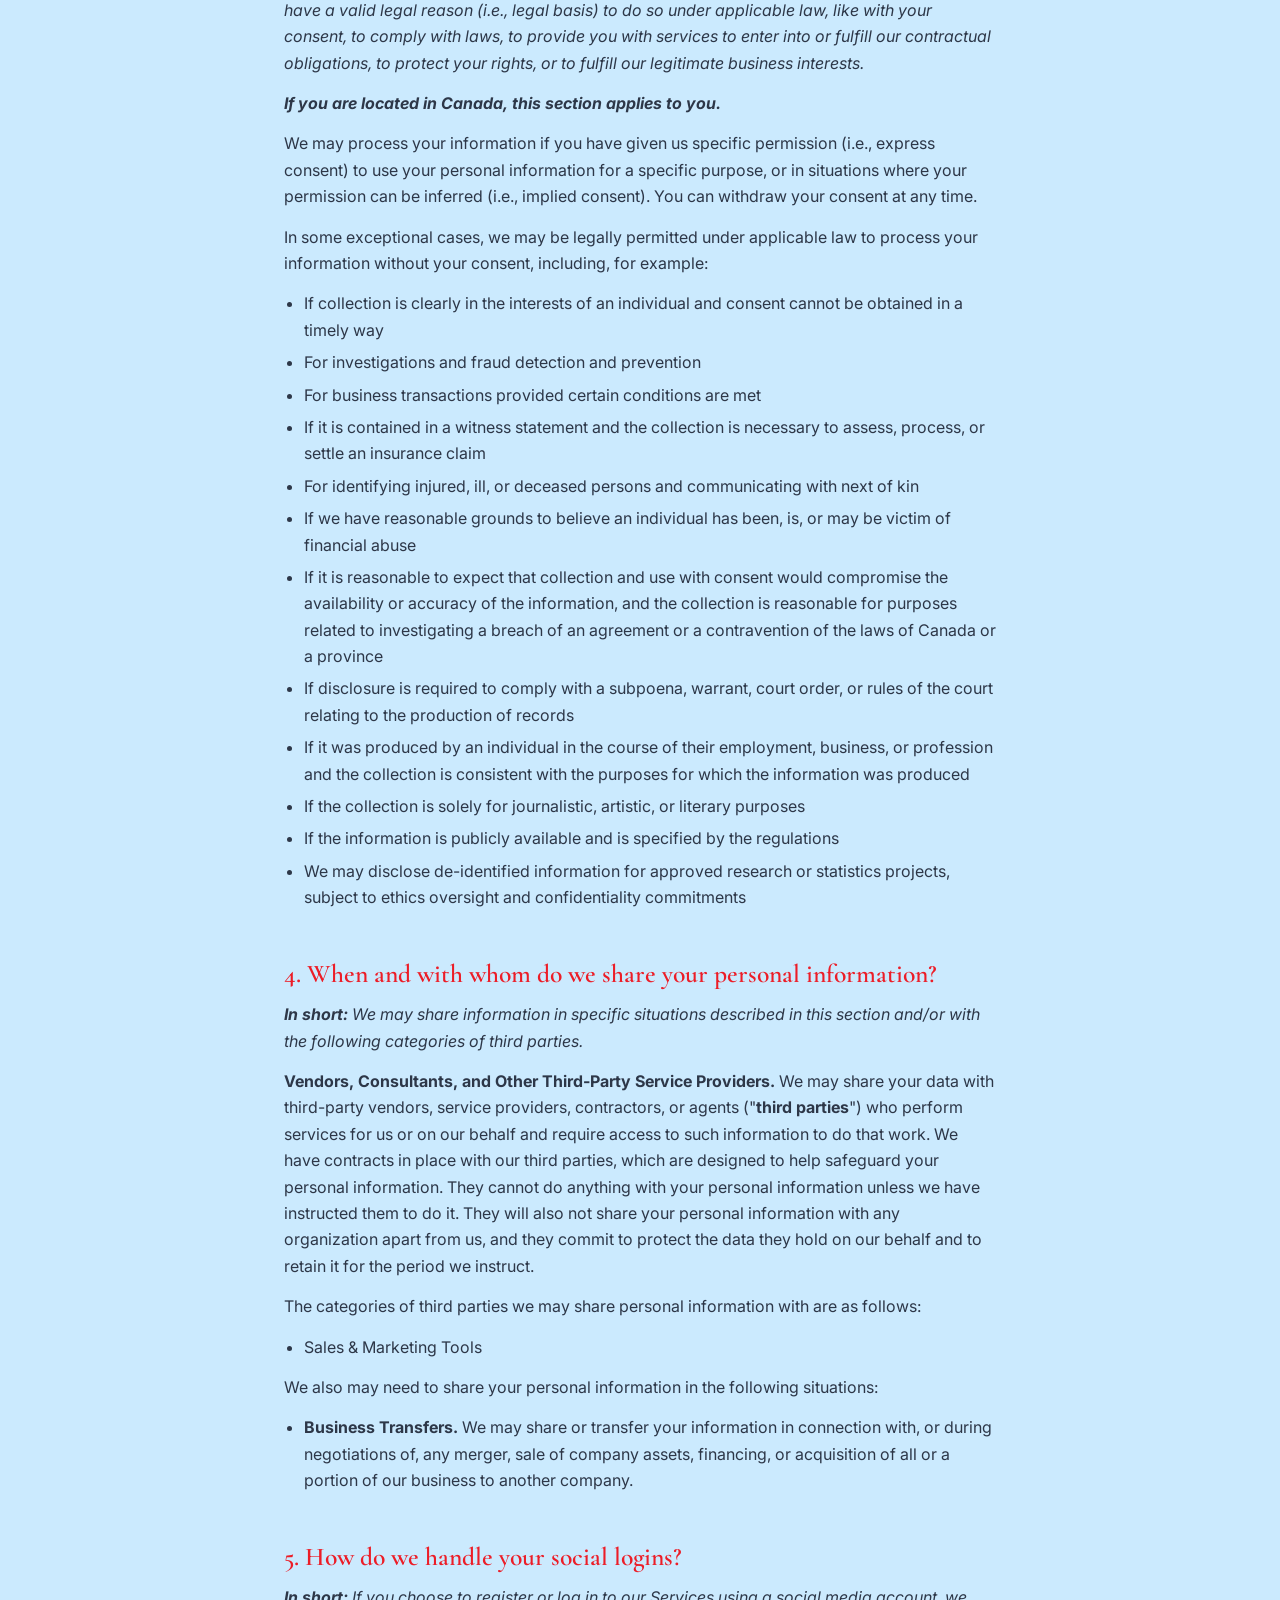
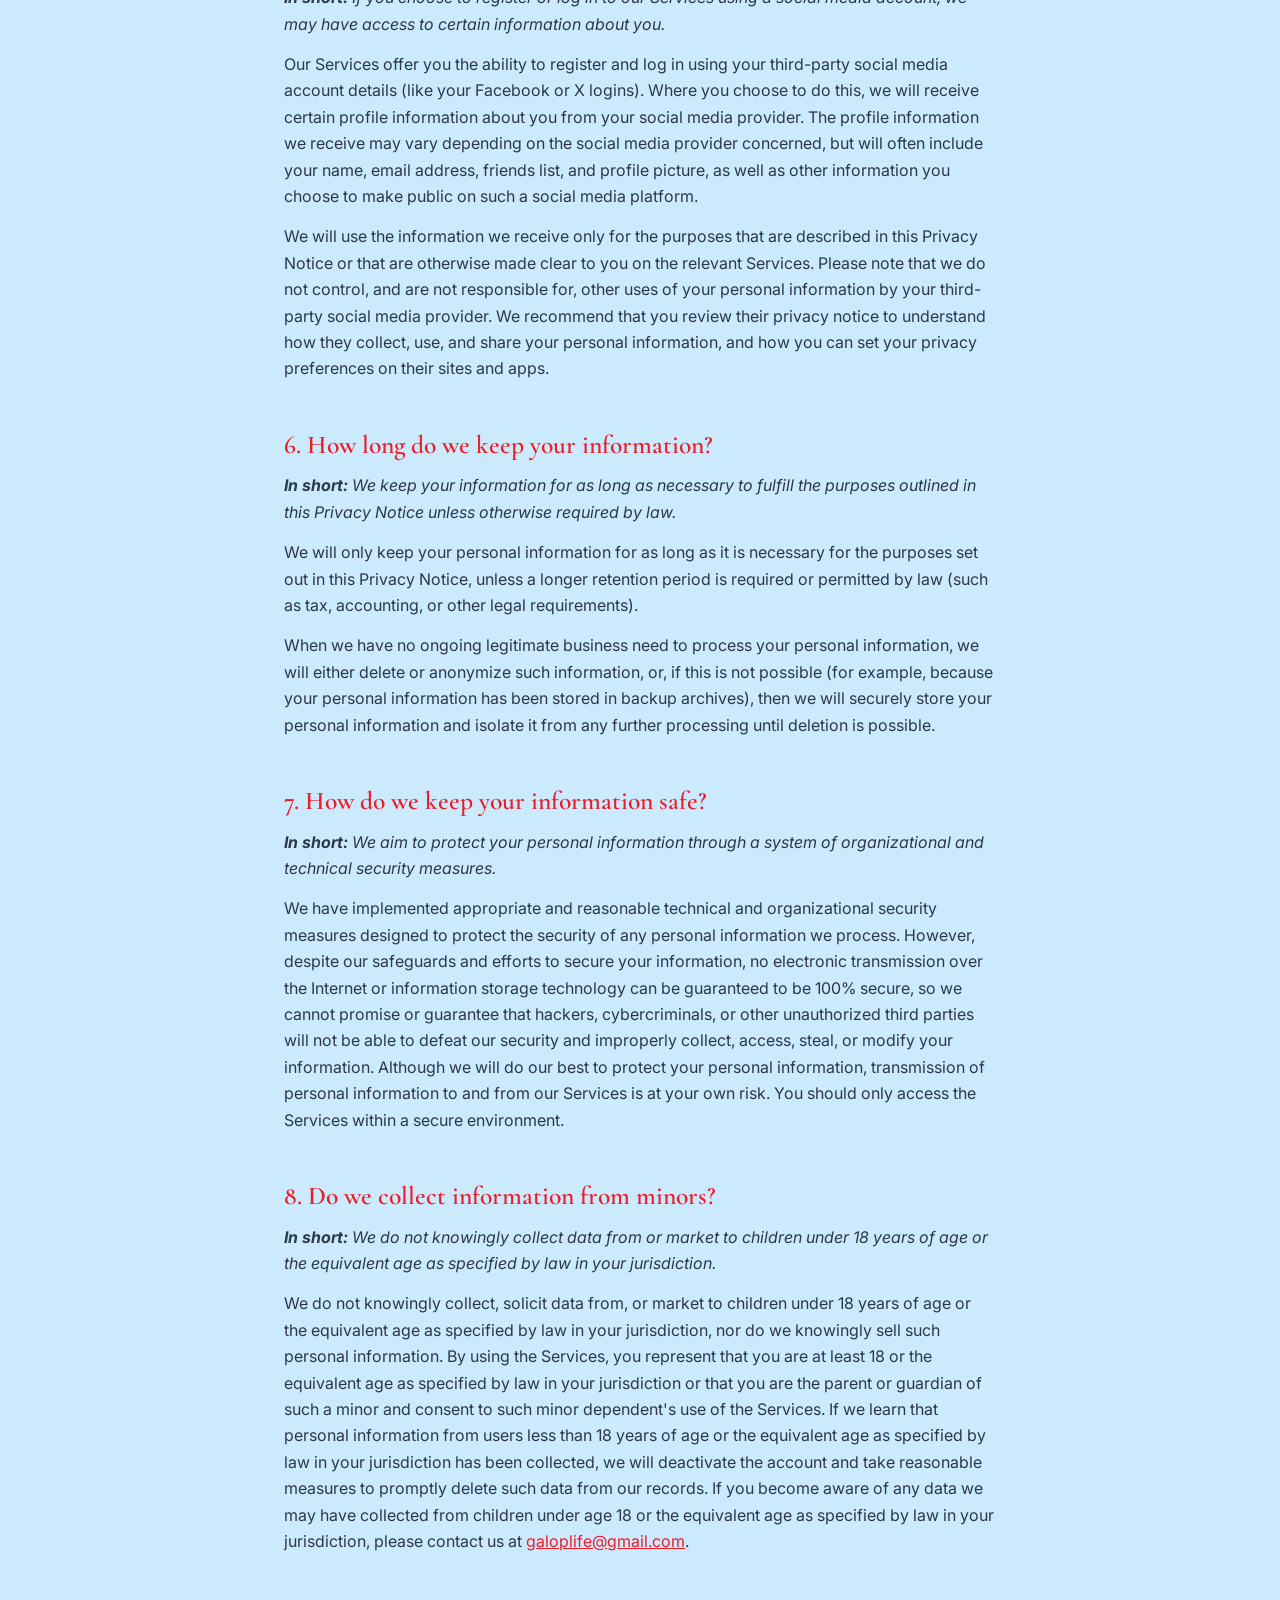
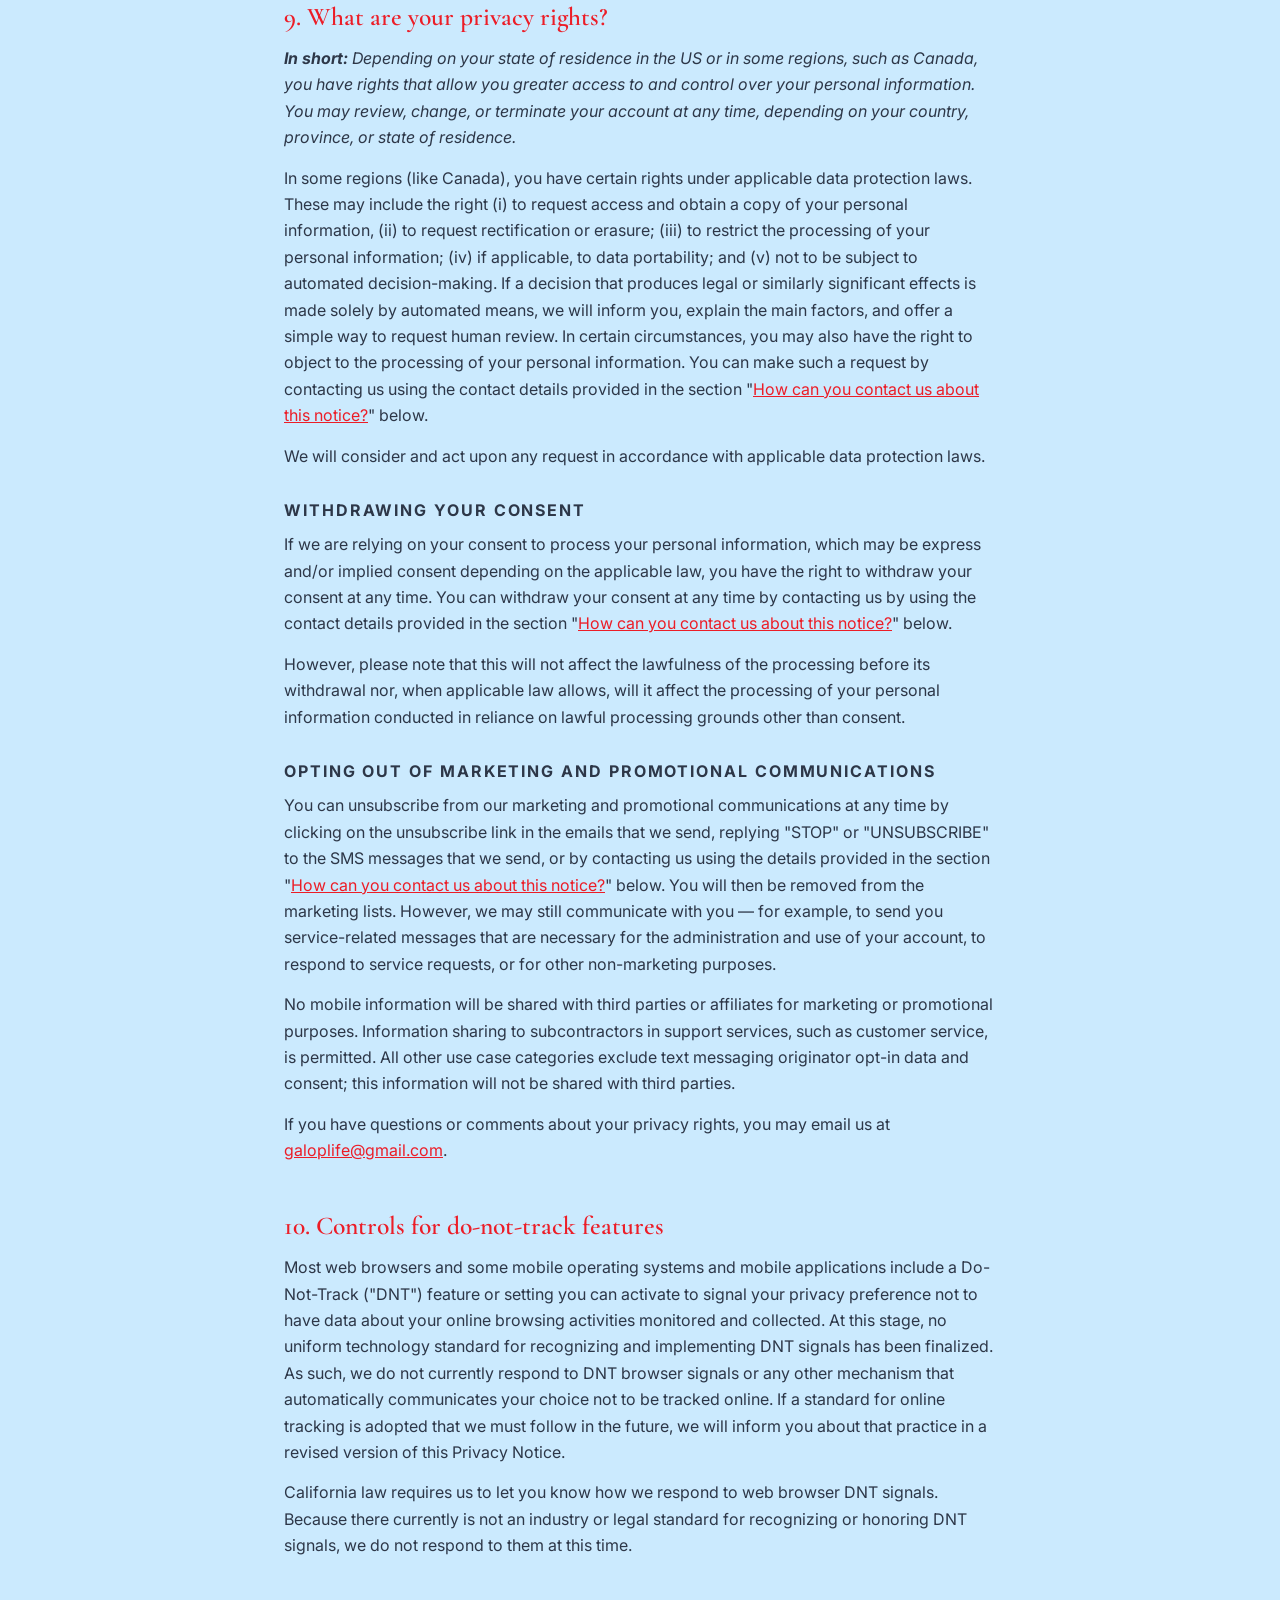
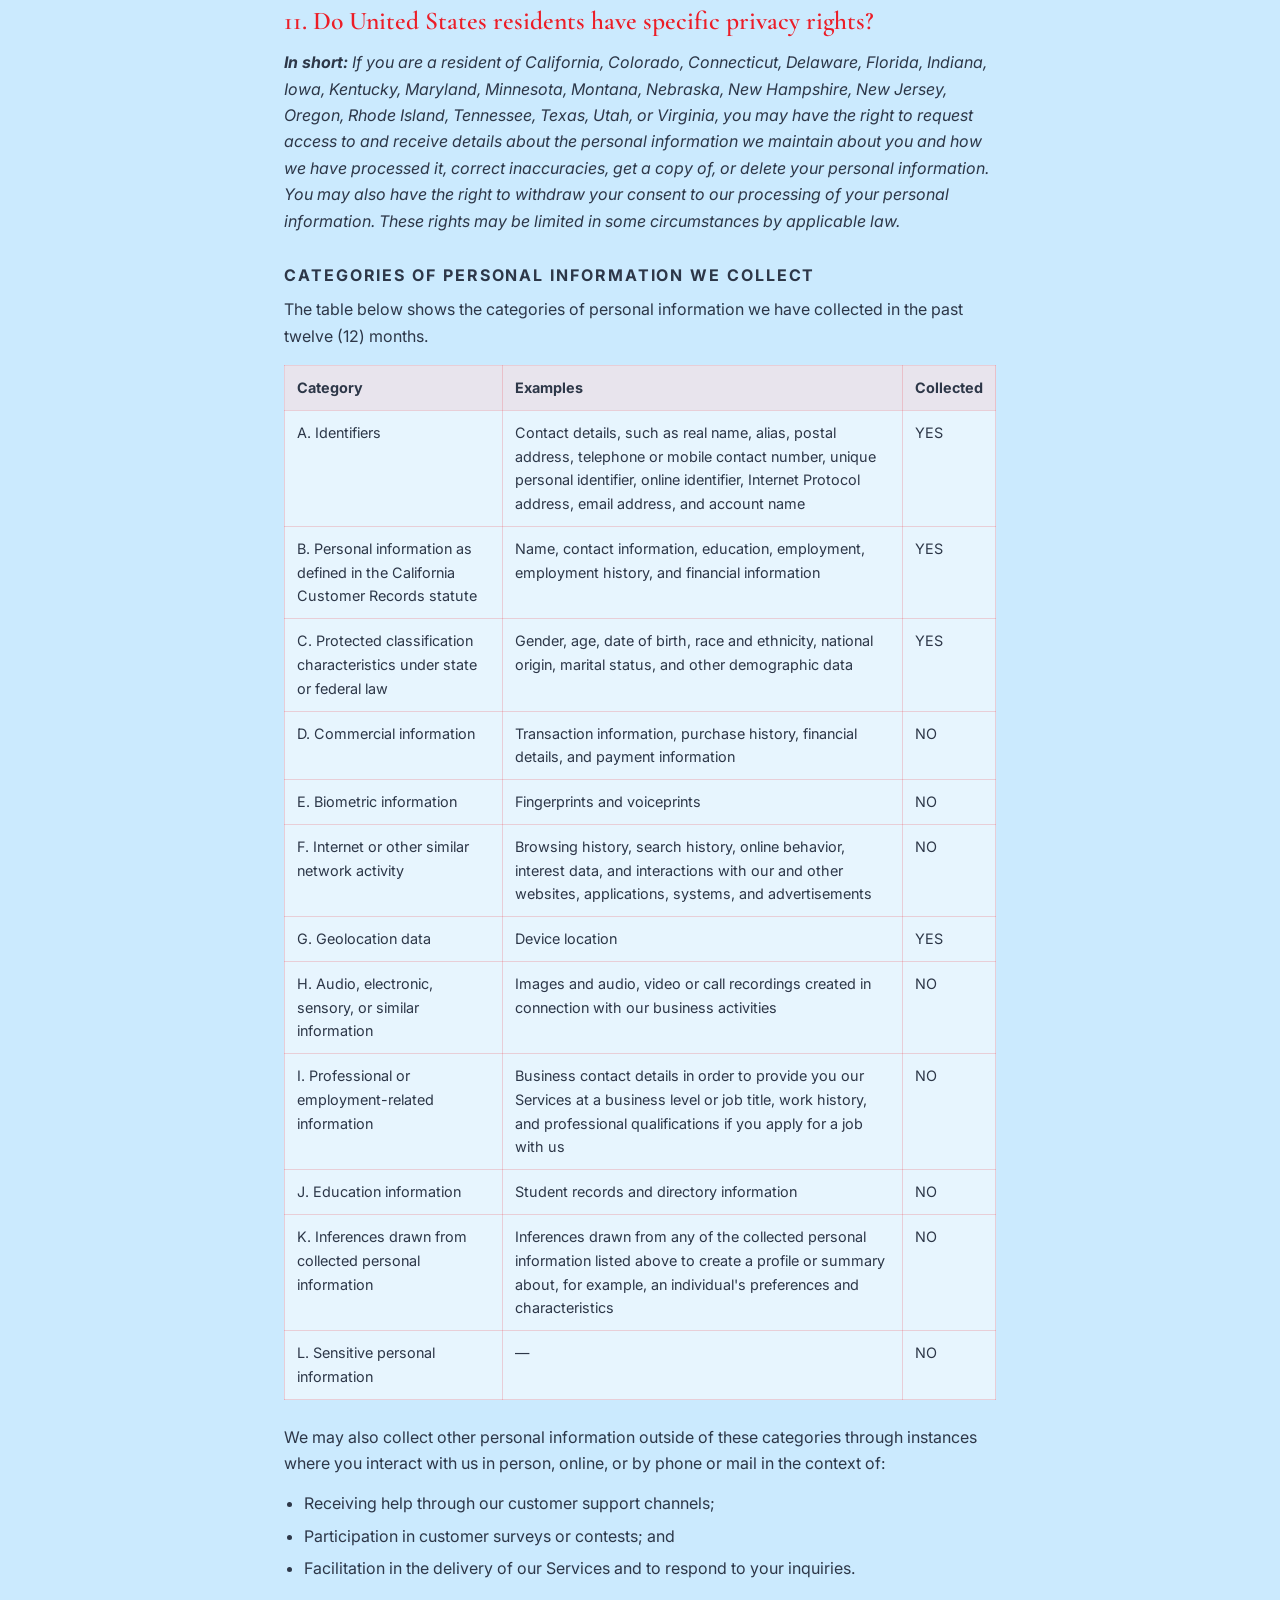
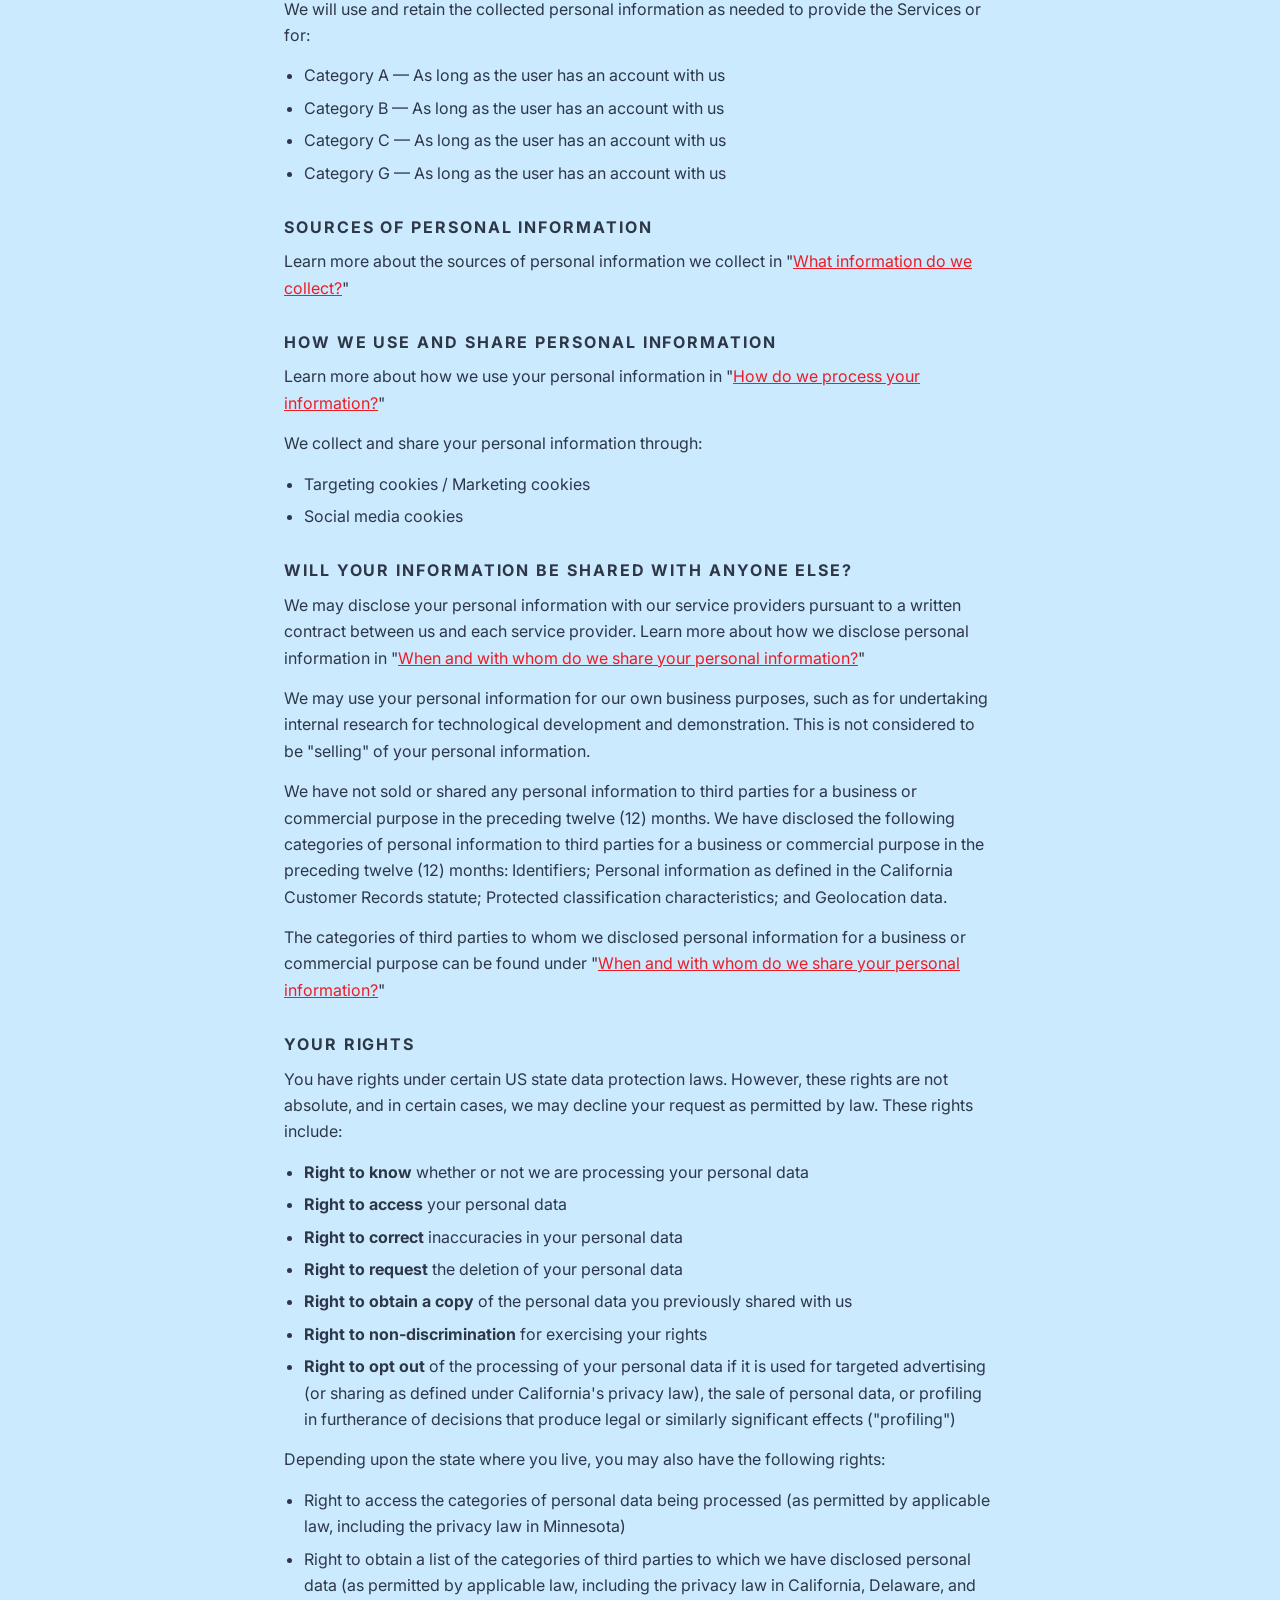
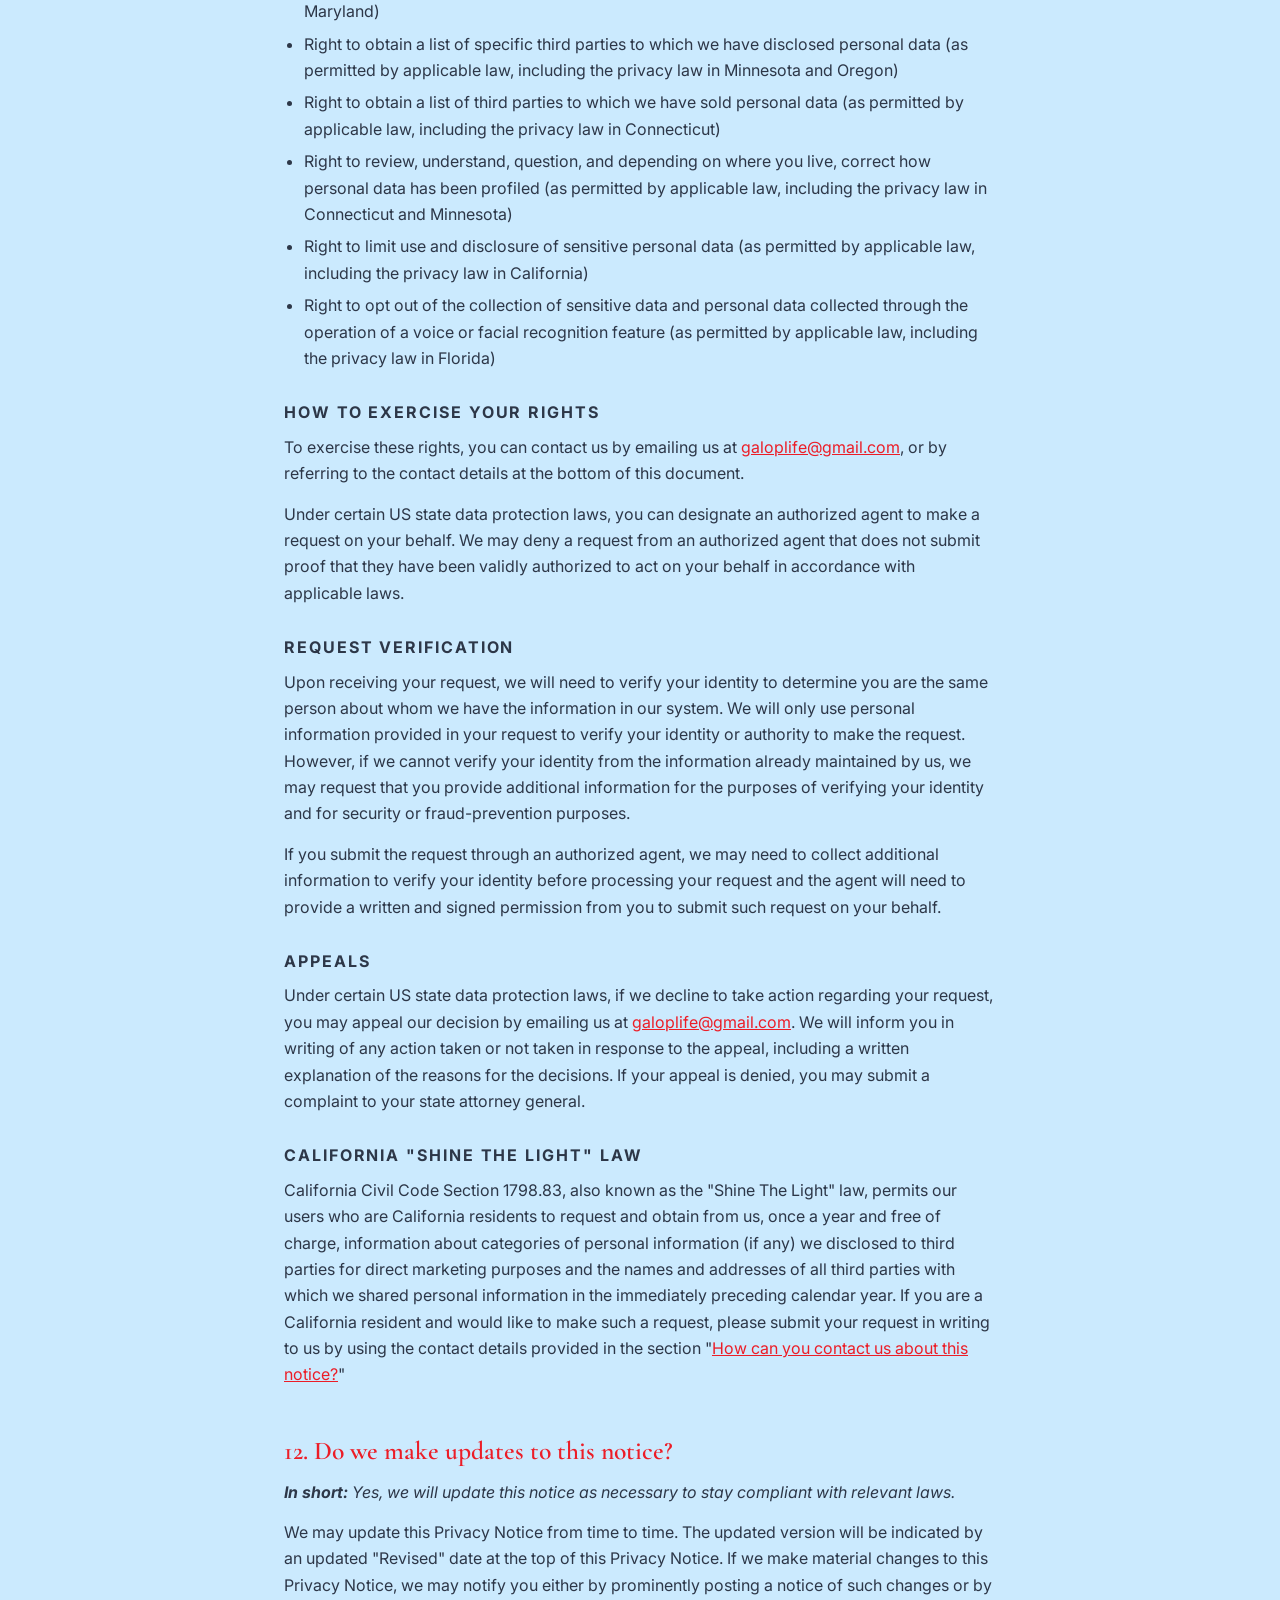
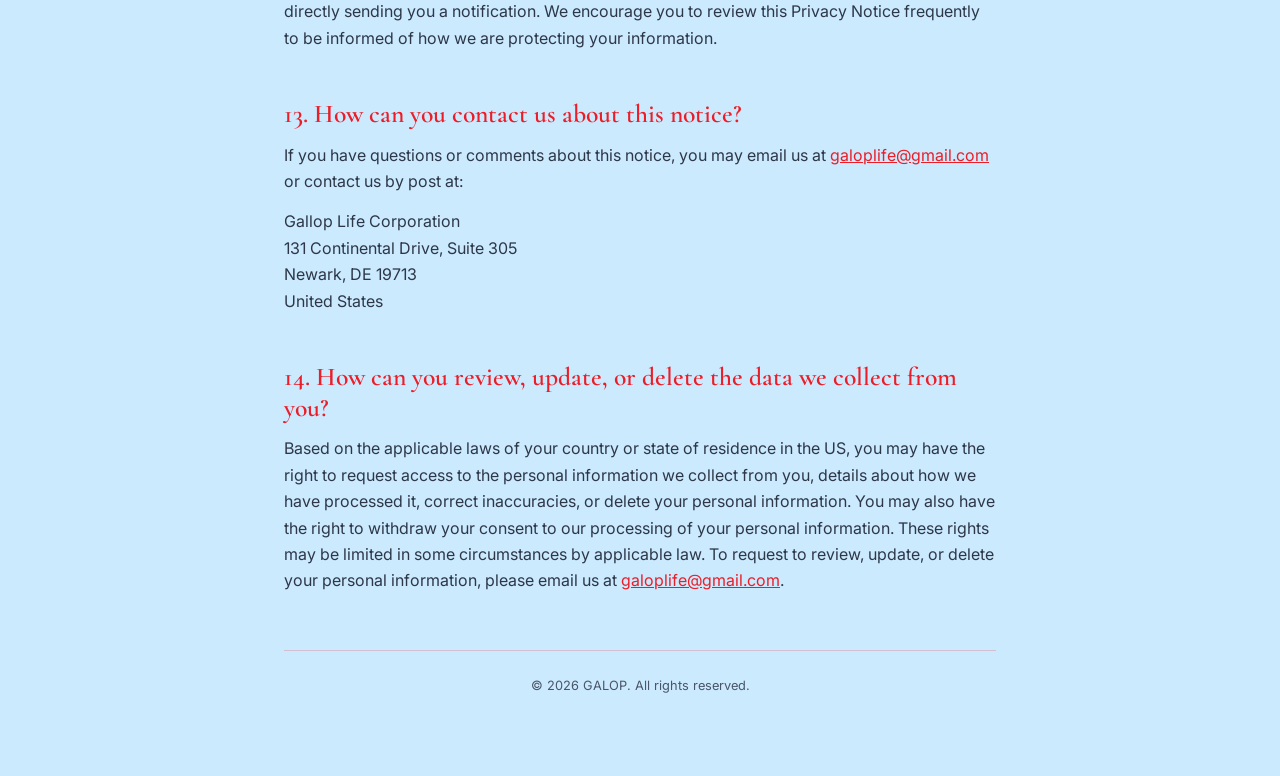
==== commit 29e7c21b: "Tag-cut corners, horseshoe arch, logo red with an oxblood second tone - Cards, buttons, fields and t" ====
--- a/public/privacy.html
+++ b/public/privacy.html
@@ -10,7 +10,7 @@
     <style>
       :root {
         --bg: #cbeafe;
-        --red: #EF2A30;
+        --red: #ec1d27;
         --ink: #2d3748;
         --muted: #4a5568;
       }
@@ -77,7 +77,7 @@
       a { color: var(--red); }
       .summary {
         background: rgba(255, 255, 255, 0.55);
-        border: 1px solid rgba(239, 42, 48, 0.18);
+        border: 1px solid rgba(236, 29, 39, 0.18);
         border-radius: 18px;
         padding: 20px 24px;
         margin: 8px 0 18px;
@@ -93,13 +93,13 @@
       th, td {
         text-align: left;
         padding: 10px 12px;
-        border: 1px solid rgba(239, 42, 48, 0.18);
+        border: 1px solid rgba(236, 29, 39, 0.18);
         vertical-align: top;
       }
-      th { background: rgba(239, 42, 48, 0.08); font-weight: 700; }
+      th { background: rgba(236, 29, 39, 0.08); font-weight: 700; }
       .toc {
         background: rgba(255, 255, 255, 0.55);
-        border: 1px solid rgba(239, 42, 48, 0.18);
+        border: 1px solid rgba(236, 29, 39, 0.18);
         border-radius: 18px;
         padding: 20px 24px;
         margin-bottom: 32px;
@@ -108,7 +108,7 @@
       .toc li { margin-bottom: 4px; }
       hr {
         border: none;
-        border-top: 1px solid rgba(239, 42, 48, 0.2);
+        border-top: 1px solid rgba(236, 29, 39, 0.2);
         margin: 56px 0 24px;
       }
       footer {
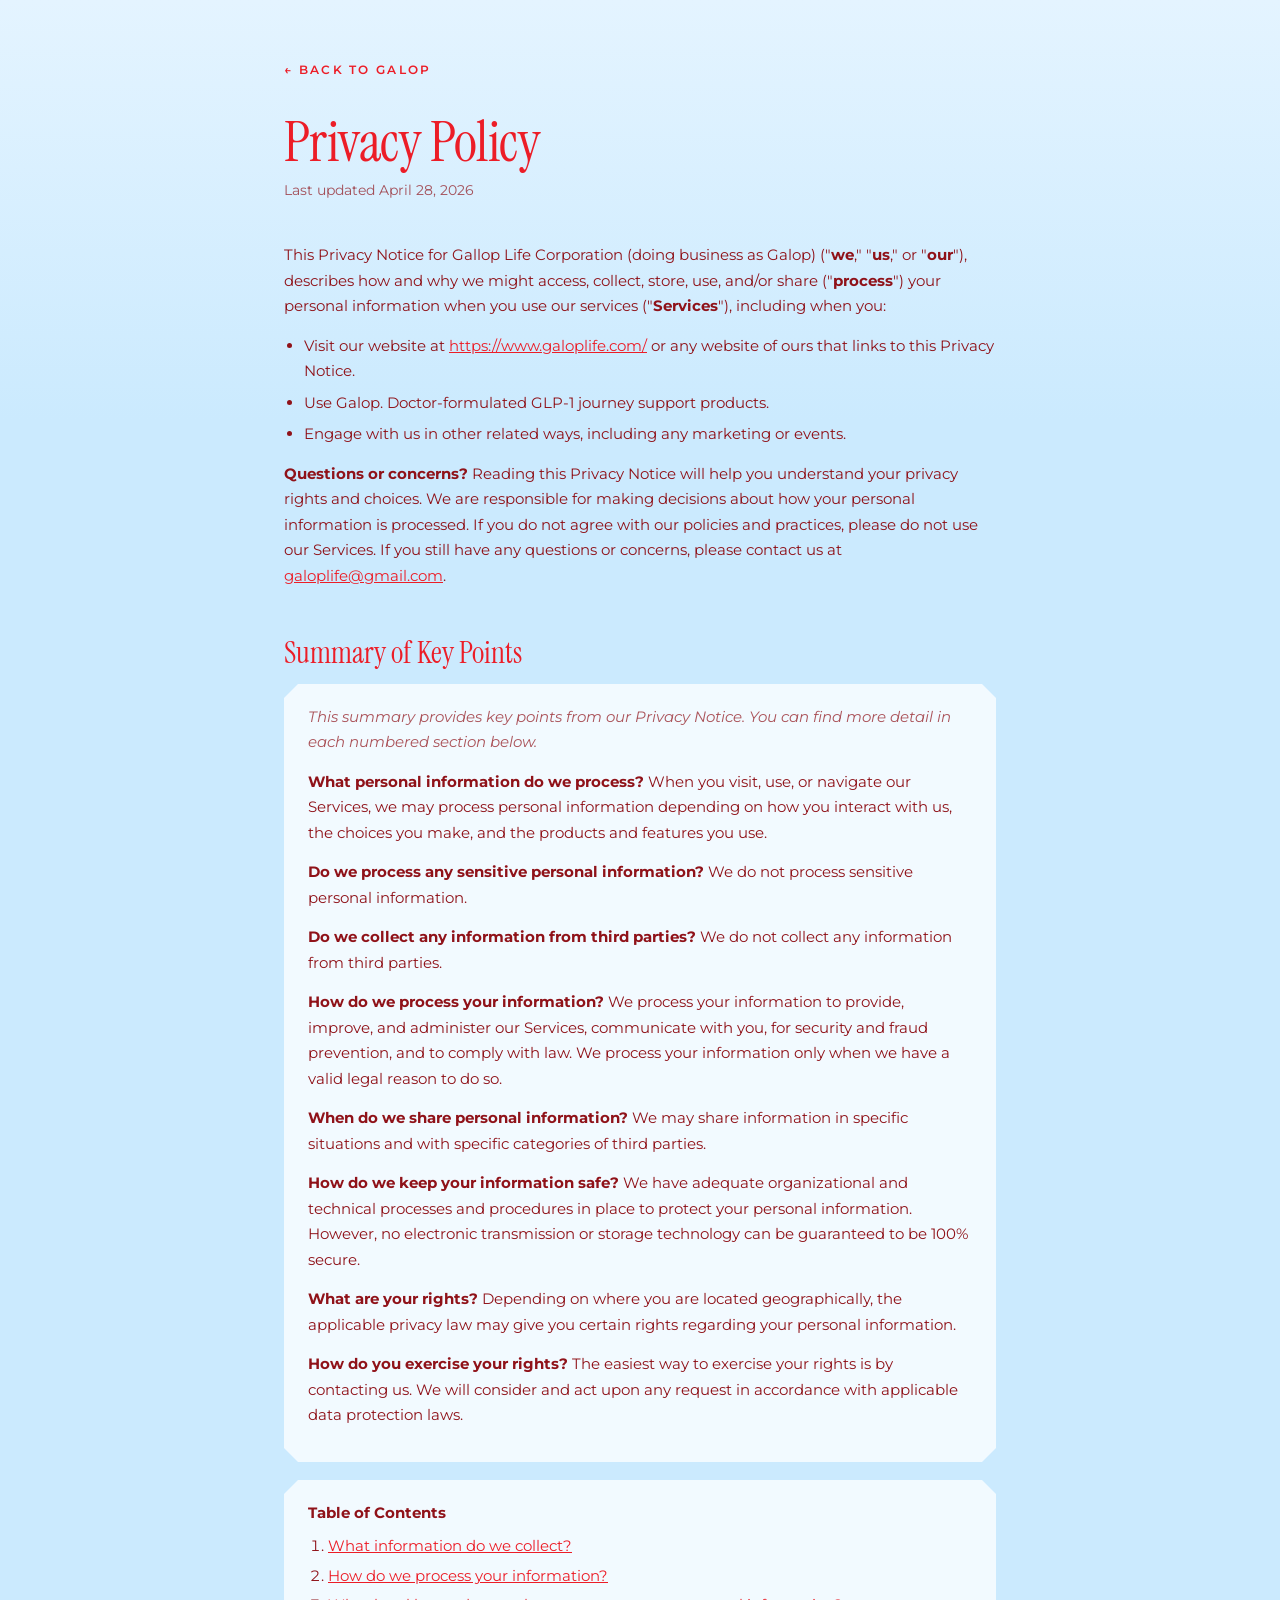
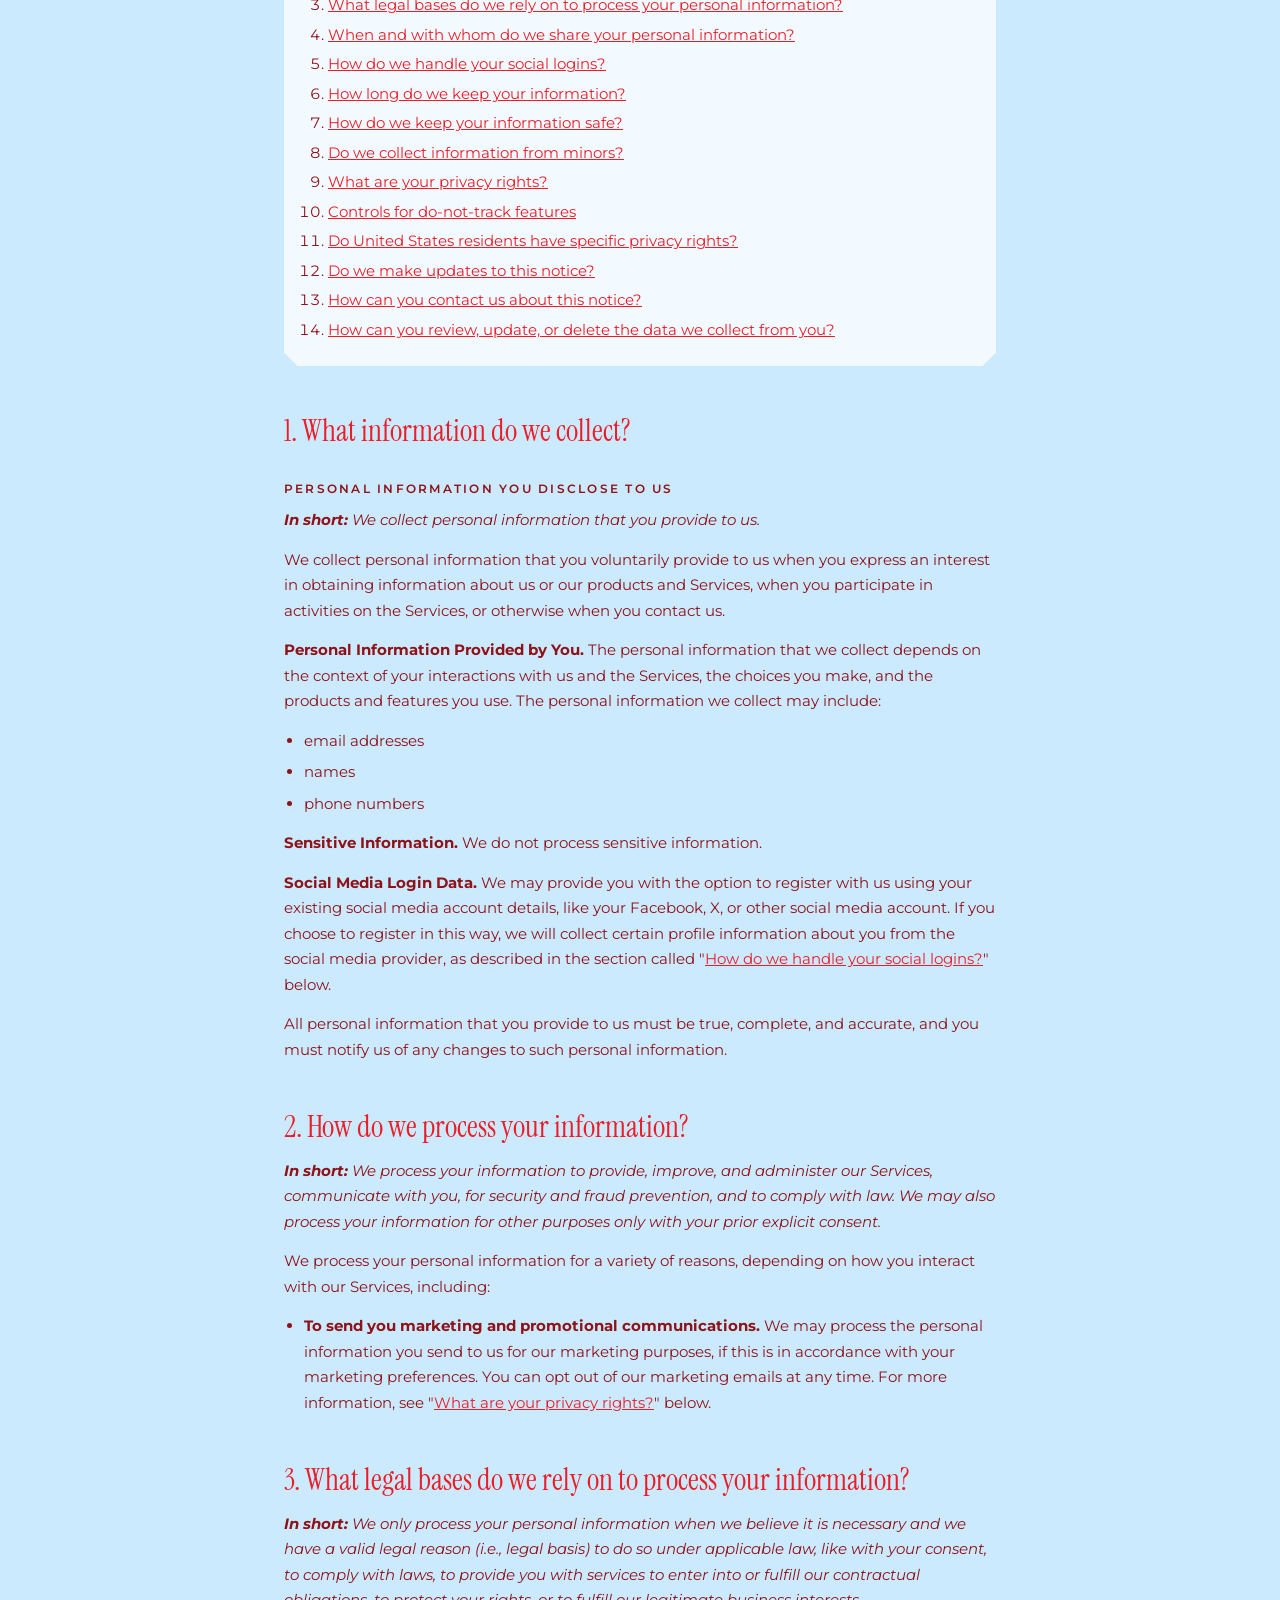
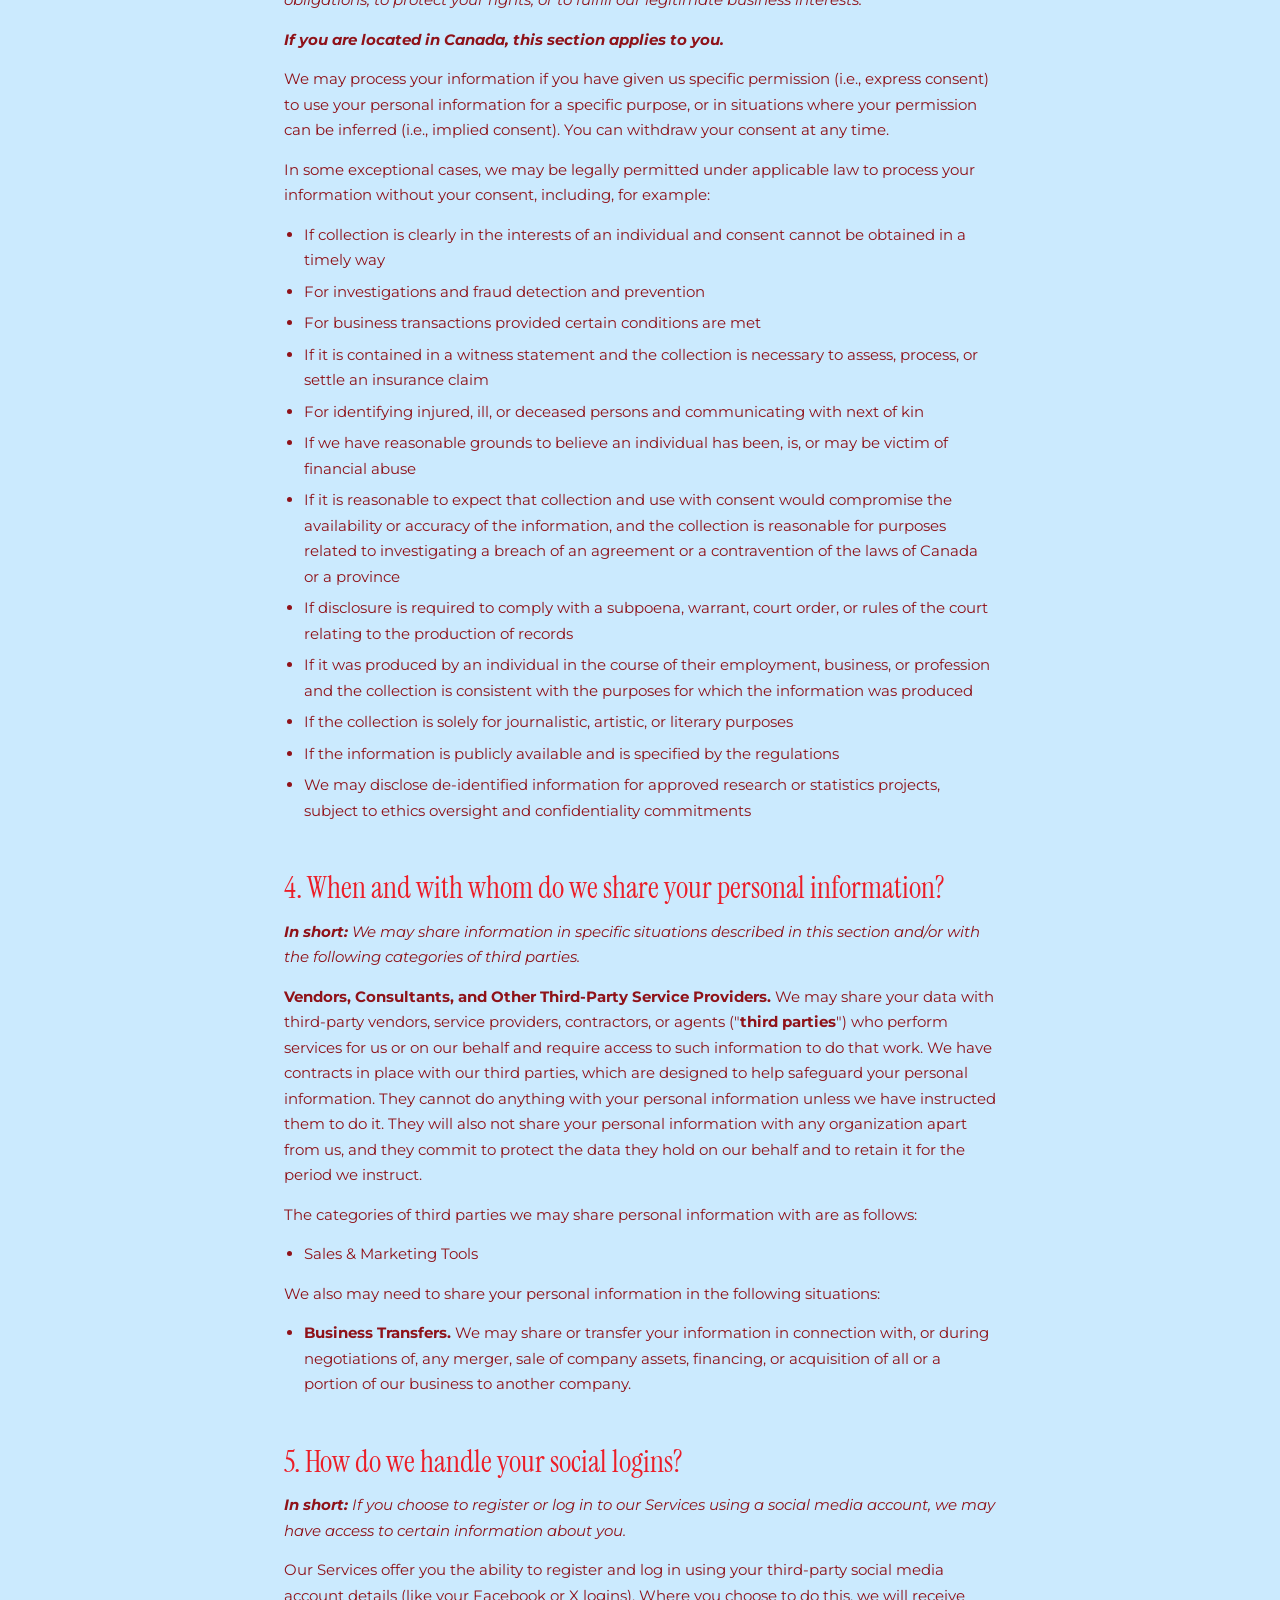
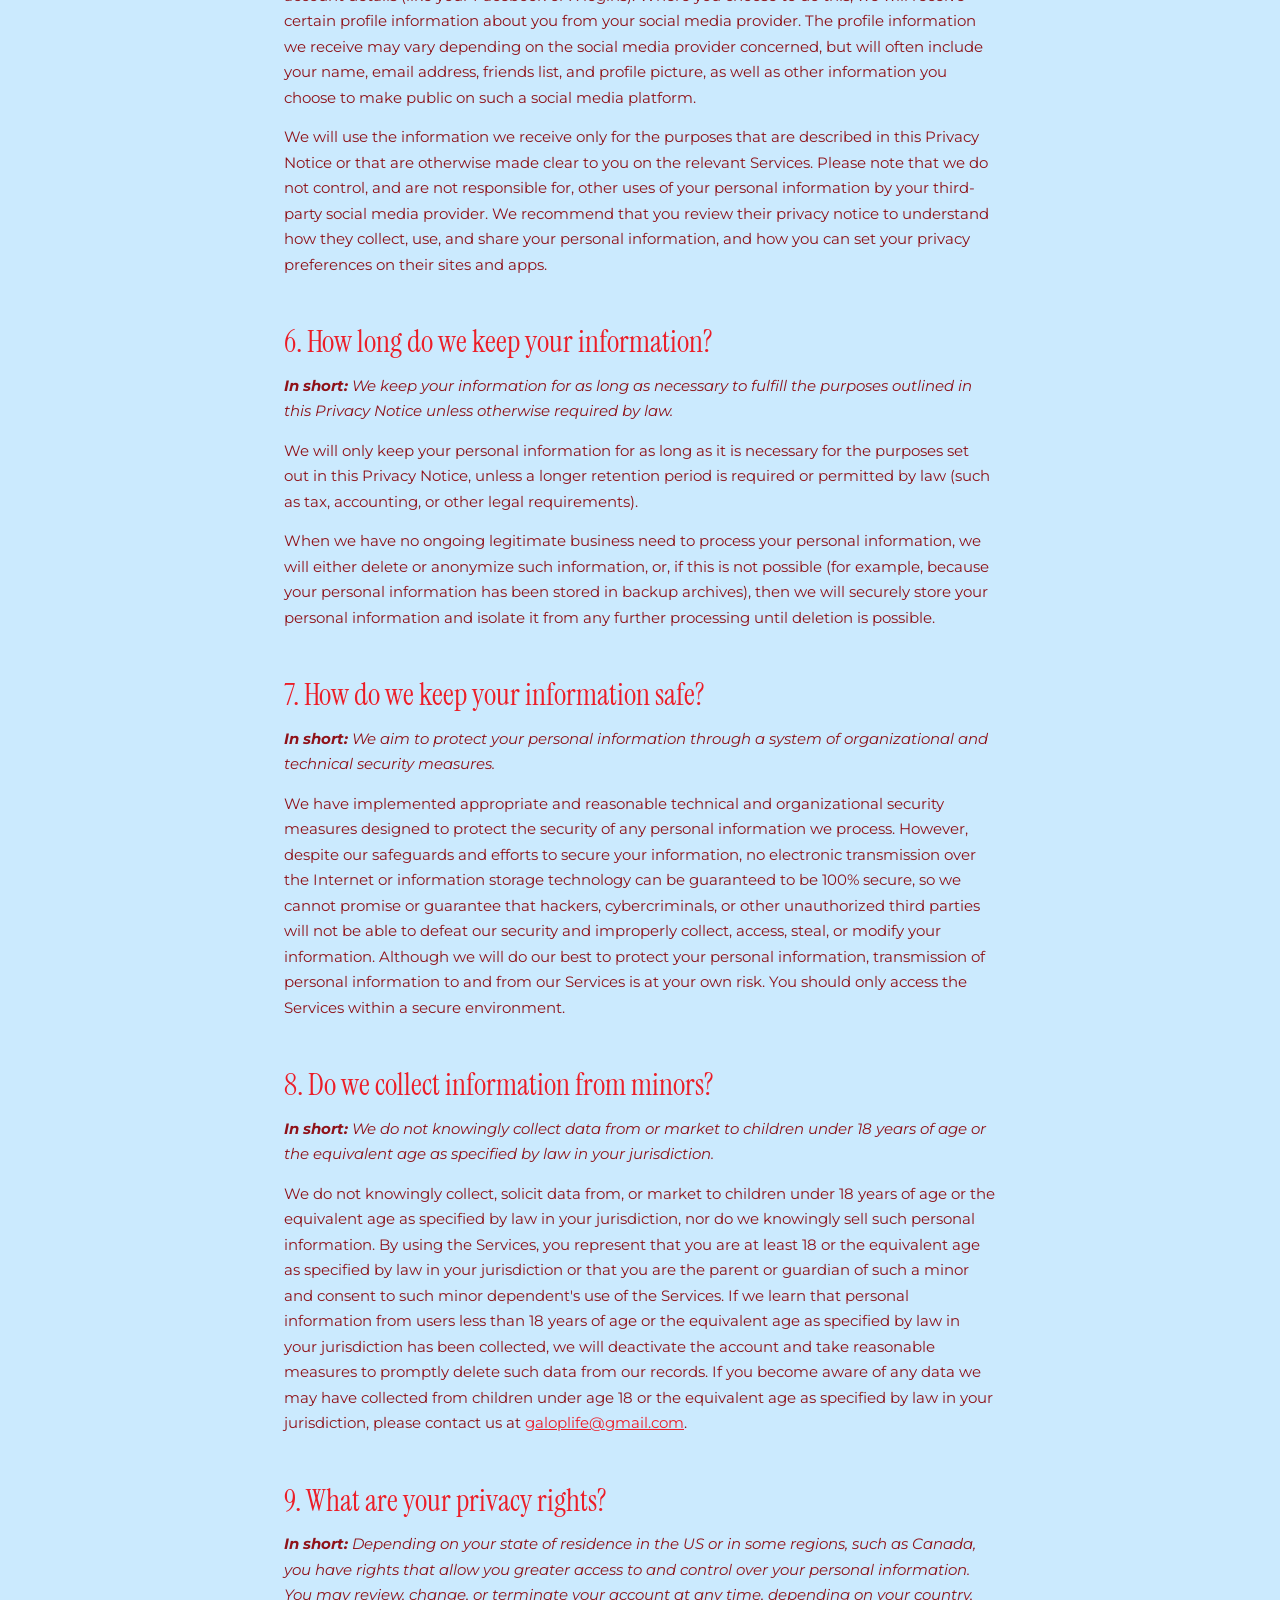
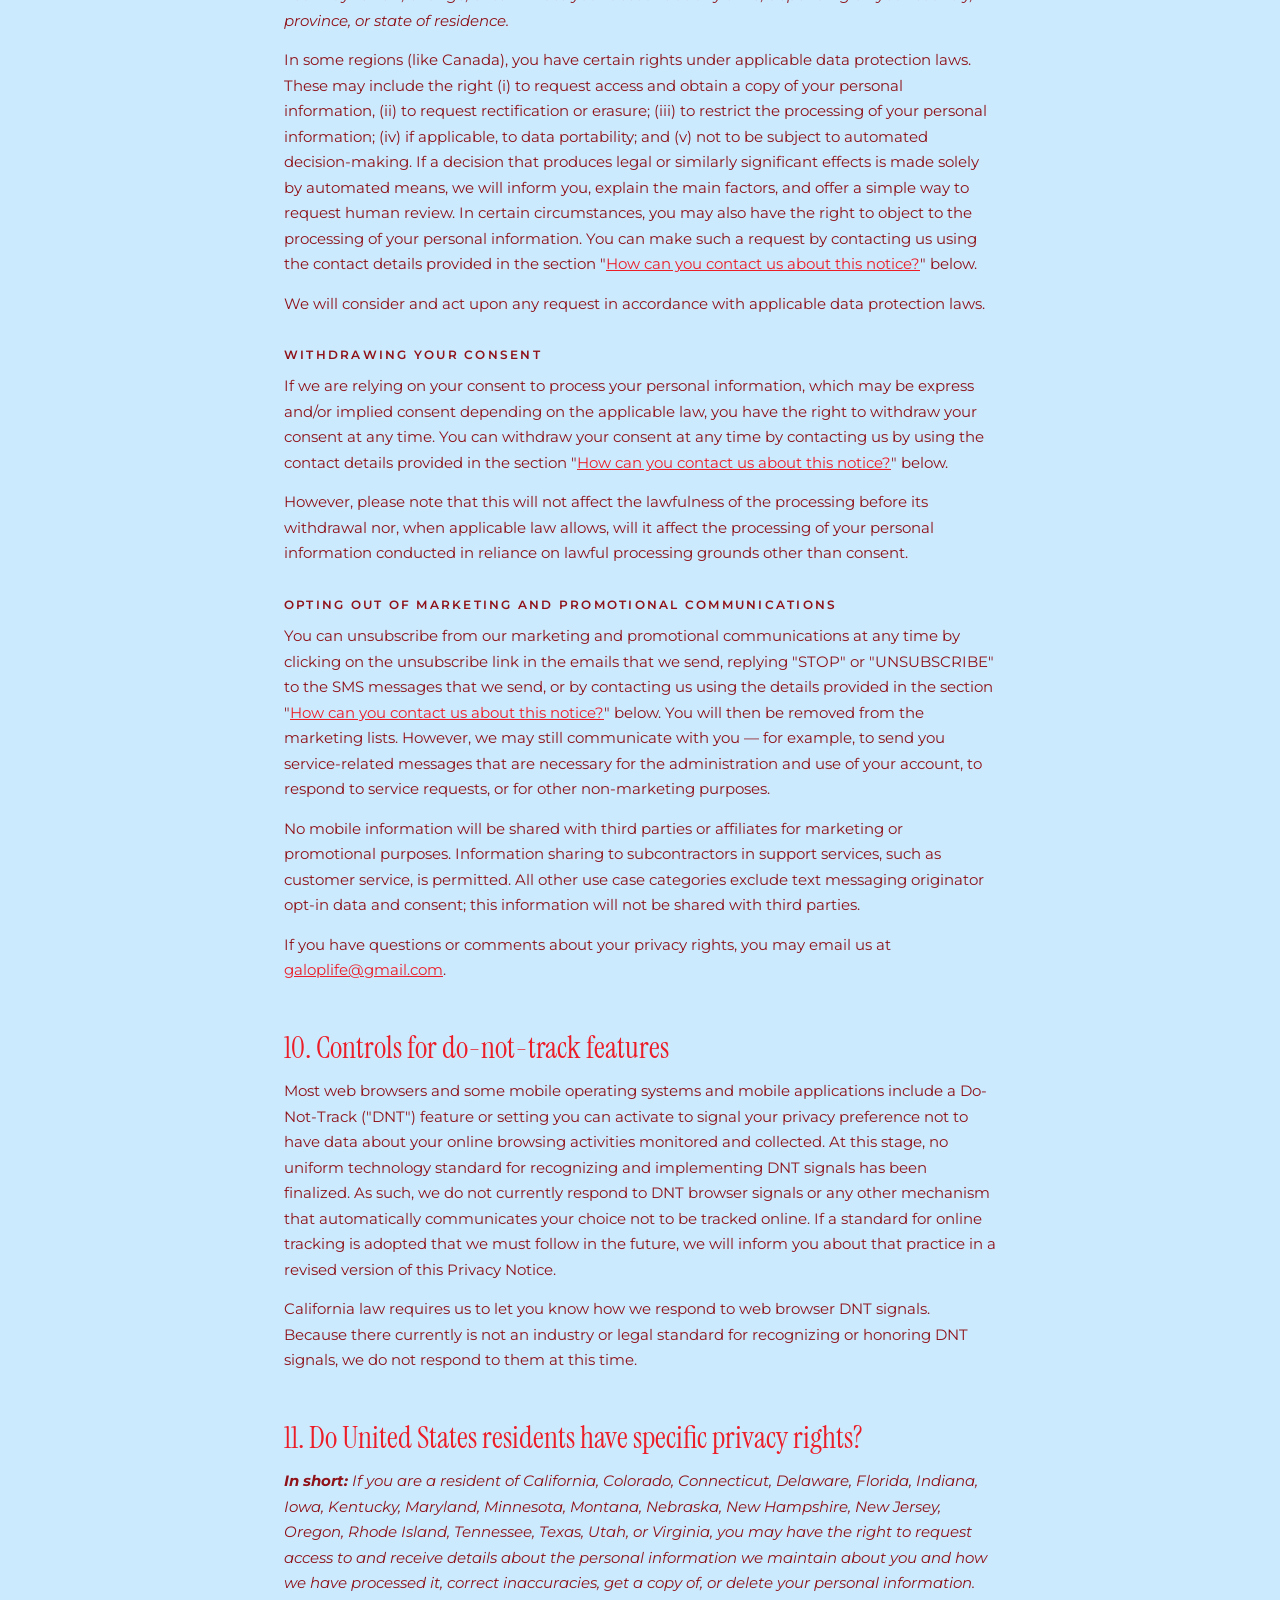
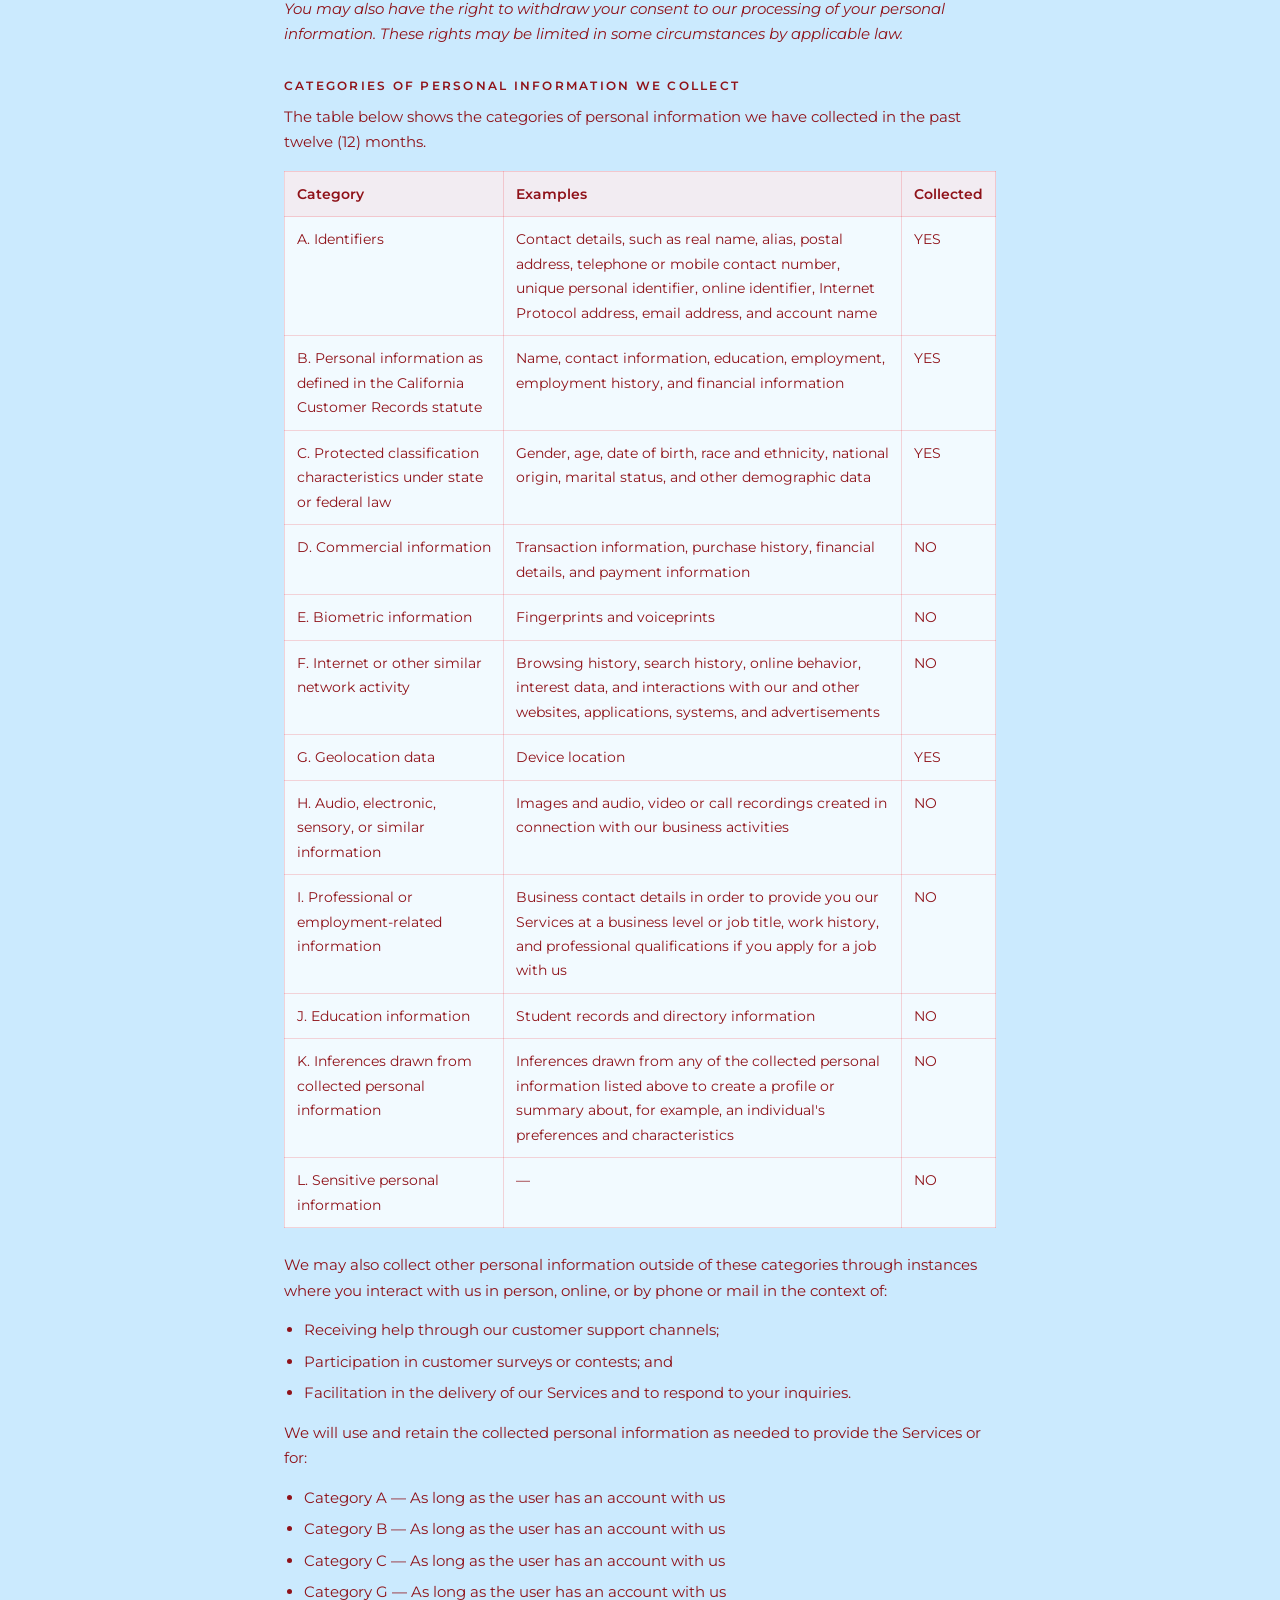
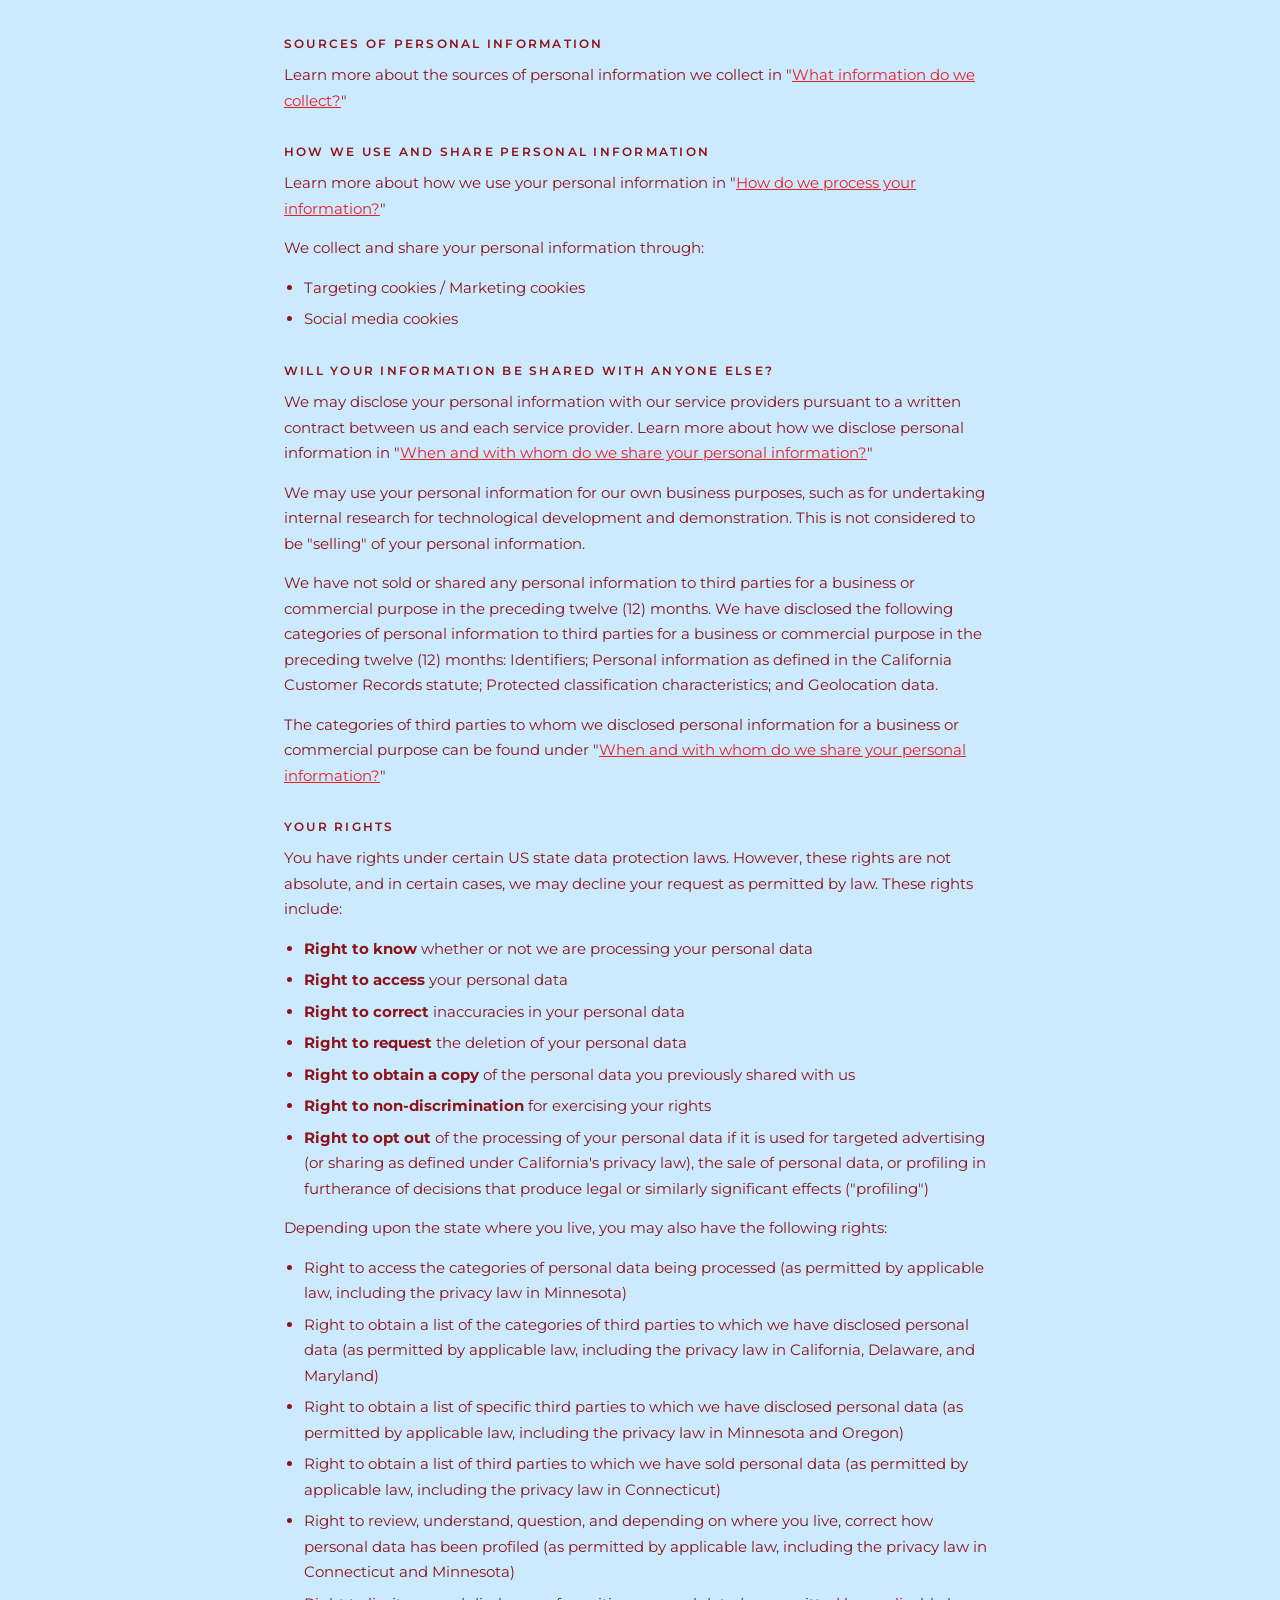
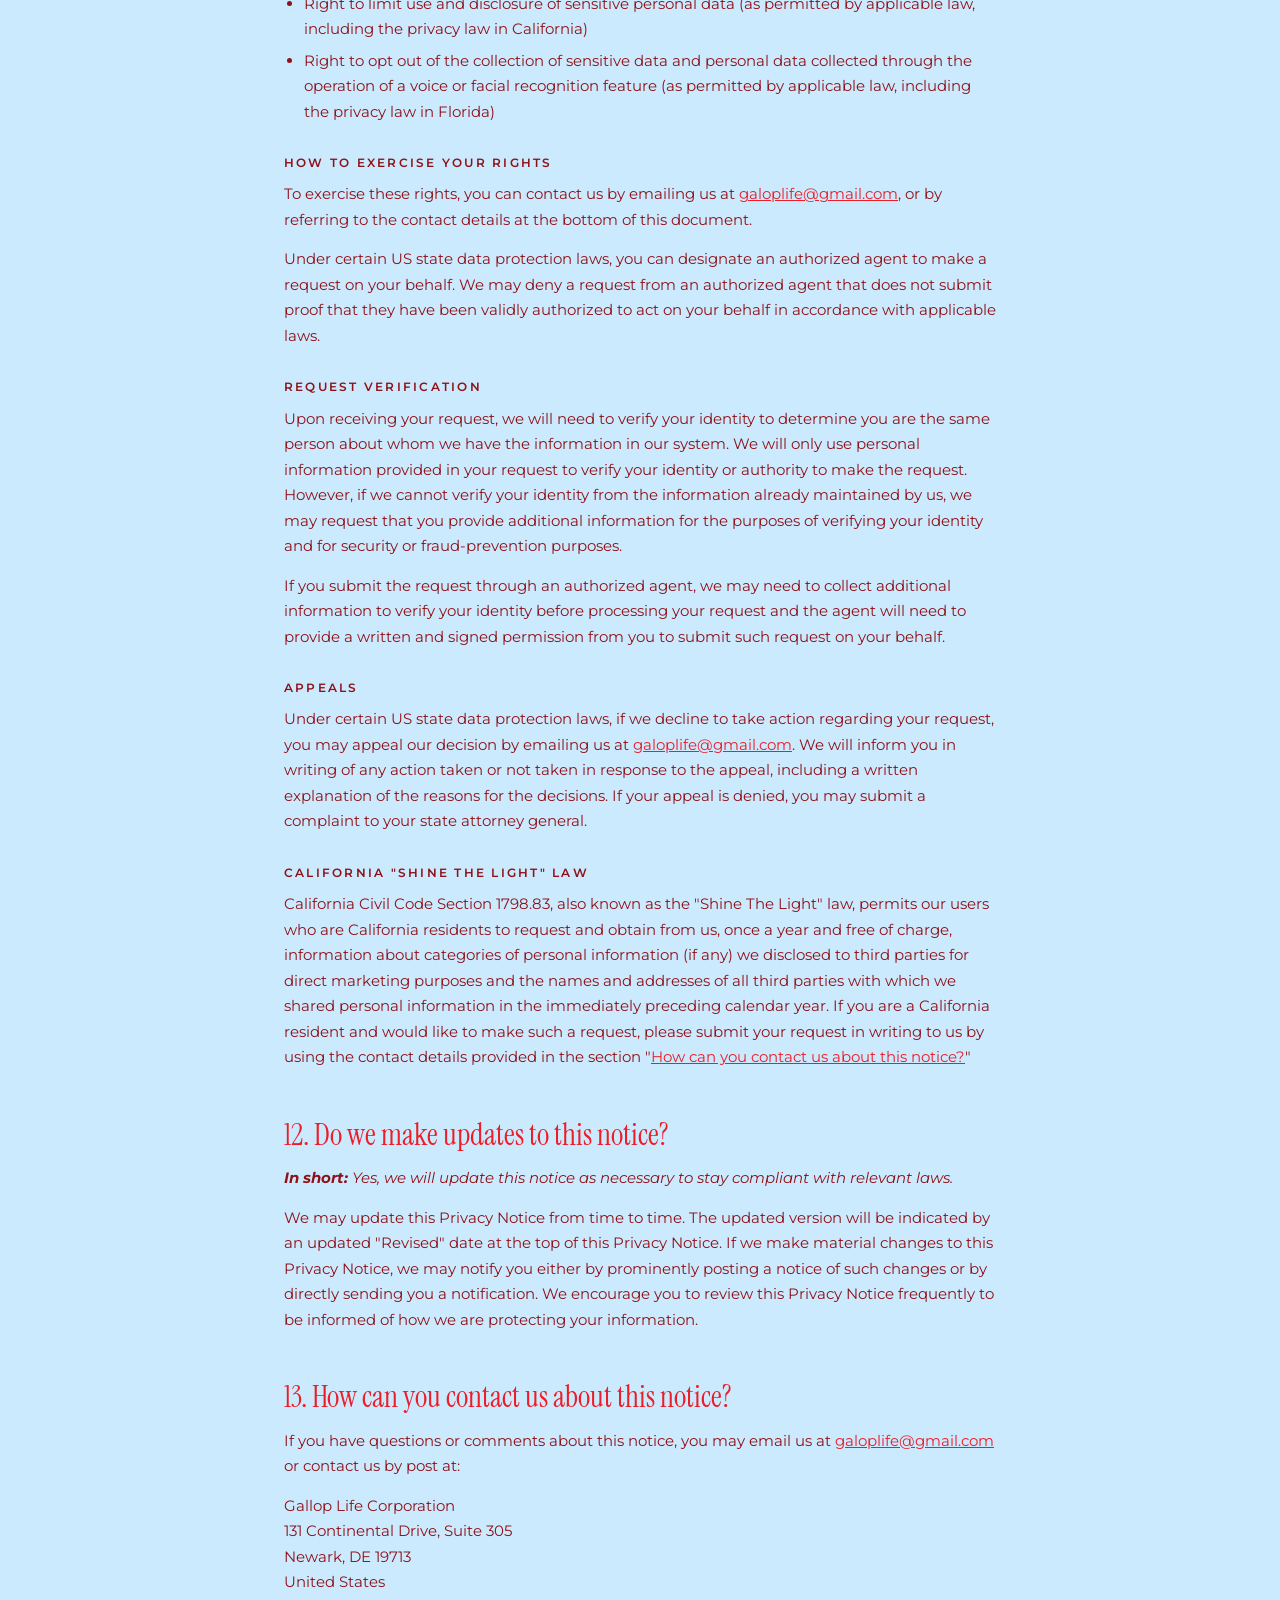
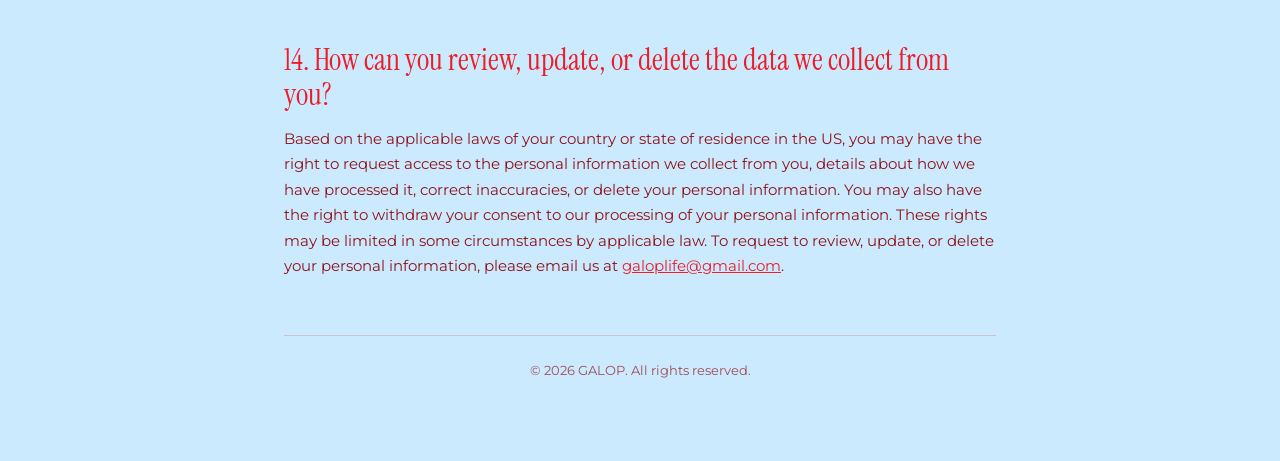
==== commit 0a8727f4: "Smooth, consistent flip cards and a care pass across the site Flip cards - The turn is now two scrip" ====
--- a/public/privacy.html
+++ b/public/privacy.html
@@ -6,22 +6,23 @@
     <title>Privacy Policy — GALOP</title>
     <link rel="preconnect" href="https://fonts.googleapis.com" />
     <link rel="preconnect" href="https://fonts.gstatic.com" crossorigin />
-    <link href="https://fonts.googleapis.com/css2?family=Cormorant+Garamond:wght@500;600&family=Inter:wght@400;500;700&display=swap" rel="stylesheet" />
+    <link href="https://fonts.googleapis.com/css2?family=Instrument+Serif:ital@0;1&family=Montserrat:wght@400;500;600;700&display=swap" rel="stylesheet" />
     <style>
       :root {
         --bg: #cbeafe;
         --red: #ec1d27;
-        --ink: #2d3748;
-        --muted: #4a5568;
+        --ink: #8F1219;
+        --muted: rgba(143, 18, 25, 0.72);
       }
       * { box-sizing: border-box; }
       html, body { margin: 0; padding: 0; }
       body {
-        background: var(--bg);
+        background: linear-gradient(180deg, #e4f4ff 0, var(--bg) 420px) var(--bg) no-repeat;
         color: var(--ink);
-        font-family: 'Inter', sans-serif;
-        line-height: 1.65;
-        font-size: 16px;
+        font-family: 'Montserrat', sans-serif;
+        font-variant-numeric: lining-nums;
+        line-height: 1.7;
+        font-size: 15px;
         -webkit-font-smoothing: antialiased;
       }
       .wrap {
@@ -31,18 +32,18 @@
       }
       .back {
         display: inline-block;
-        font-size: 0.78rem;
-        font-weight: 700;
+        font-size: 0.72rem;
+        font-weight: 600;
         text-transform: uppercase;
-        letter-spacing: 0.22em;
+        letter-spacing: 0.2em;
         color: var(--red);
         text-decoration: none;
         margin-bottom: 32px;
       }
       .back:hover { opacity: 0.75; }
       h1 {
-        font-family: 'Cormorant Garamond', serif;
-        font-weight: 600;
+        font-family: 'Instrument Serif', serif;
+        font-weight: 400;
         color: var(--red);
         font-size: clamp(2.5rem, 6vw, 3.5rem);
         line-height: 1.05;
@@ -55,30 +56,30 @@
         margin-bottom: 40px;
       }
       h2 {
-        font-family: 'Cormorant Garamond', serif;
-        font-weight: 600;
+        font-family: 'Instrument Serif', serif;
+        font-weight: 400;
         color: var(--red);
-        font-size: 1.6rem;
+        font-size: 1.85rem;
         line-height: 1.2;
         margin: 48px 0 12px;
       }
       h3 {
-        font-family: 'Inter', sans-serif;
-        font-weight: 700;
+        font-family: 'Montserrat', sans-serif;
+        font-weight: 600;
         color: var(--ink);
-        font-size: 1rem;
+        font-size: 0.78rem;
         text-transform: uppercase;
-        letter-spacing: 0.12em;
+        letter-spacing: 0.18em;
         margin: 28px 0 8px;
       }
       p { margin: 0 0 14px; }
       ul { margin: 0 0 14px 1.25rem; padding: 0; }
       li { margin-bottom: 6px; }
       a { color: var(--red); }
+      /* white tag-cut panels, like the cards on the rest of the site */
+      .summary, .toc { clip-path: polygon(14px 0, calc(100% - 14px) 0, 100% 14px, 100% calc(100% - 14px), calc(100% - 14px) 100%, 14px 100%, 0 calc(100% - 14px), 0 14px); }
       .summary {
-        background: rgba(255, 255, 255, 0.55);
-        border: 1px solid rgba(236, 29, 39, 0.18);
-        border-radius: 18px;
+        background: rgba(255, 255, 255, 0.75);
         padding: 20px 24px;
         margin: 8px 0 18px;
       }
@@ -88,7 +89,7 @@
         border-collapse: collapse;
         margin: 16px 0 24px;
         font-size: 0.9rem;
-        background: rgba(255, 255, 255, 0.55);
+        background: rgba(255, 255, 255, 0.75);
       }
       th, td {
         text-align: left;
@@ -96,11 +97,9 @@
         border: 1px solid rgba(236, 29, 39, 0.18);
         vertical-align: top;
       }
-      th { background: rgba(236, 29, 39, 0.08); font-weight: 700; }
+      th { background: rgba(236, 29, 39, 0.06); font-weight: 600; }
       .toc {
-        background: rgba(255, 255, 255, 0.55);
-        border: 1px solid rgba(236, 29, 39, 0.18);
-        border-radius: 18px;
+        background: rgba(255, 255, 255, 0.75);
         padding: 20px 24px;
         margin-bottom: 32px;
       }
